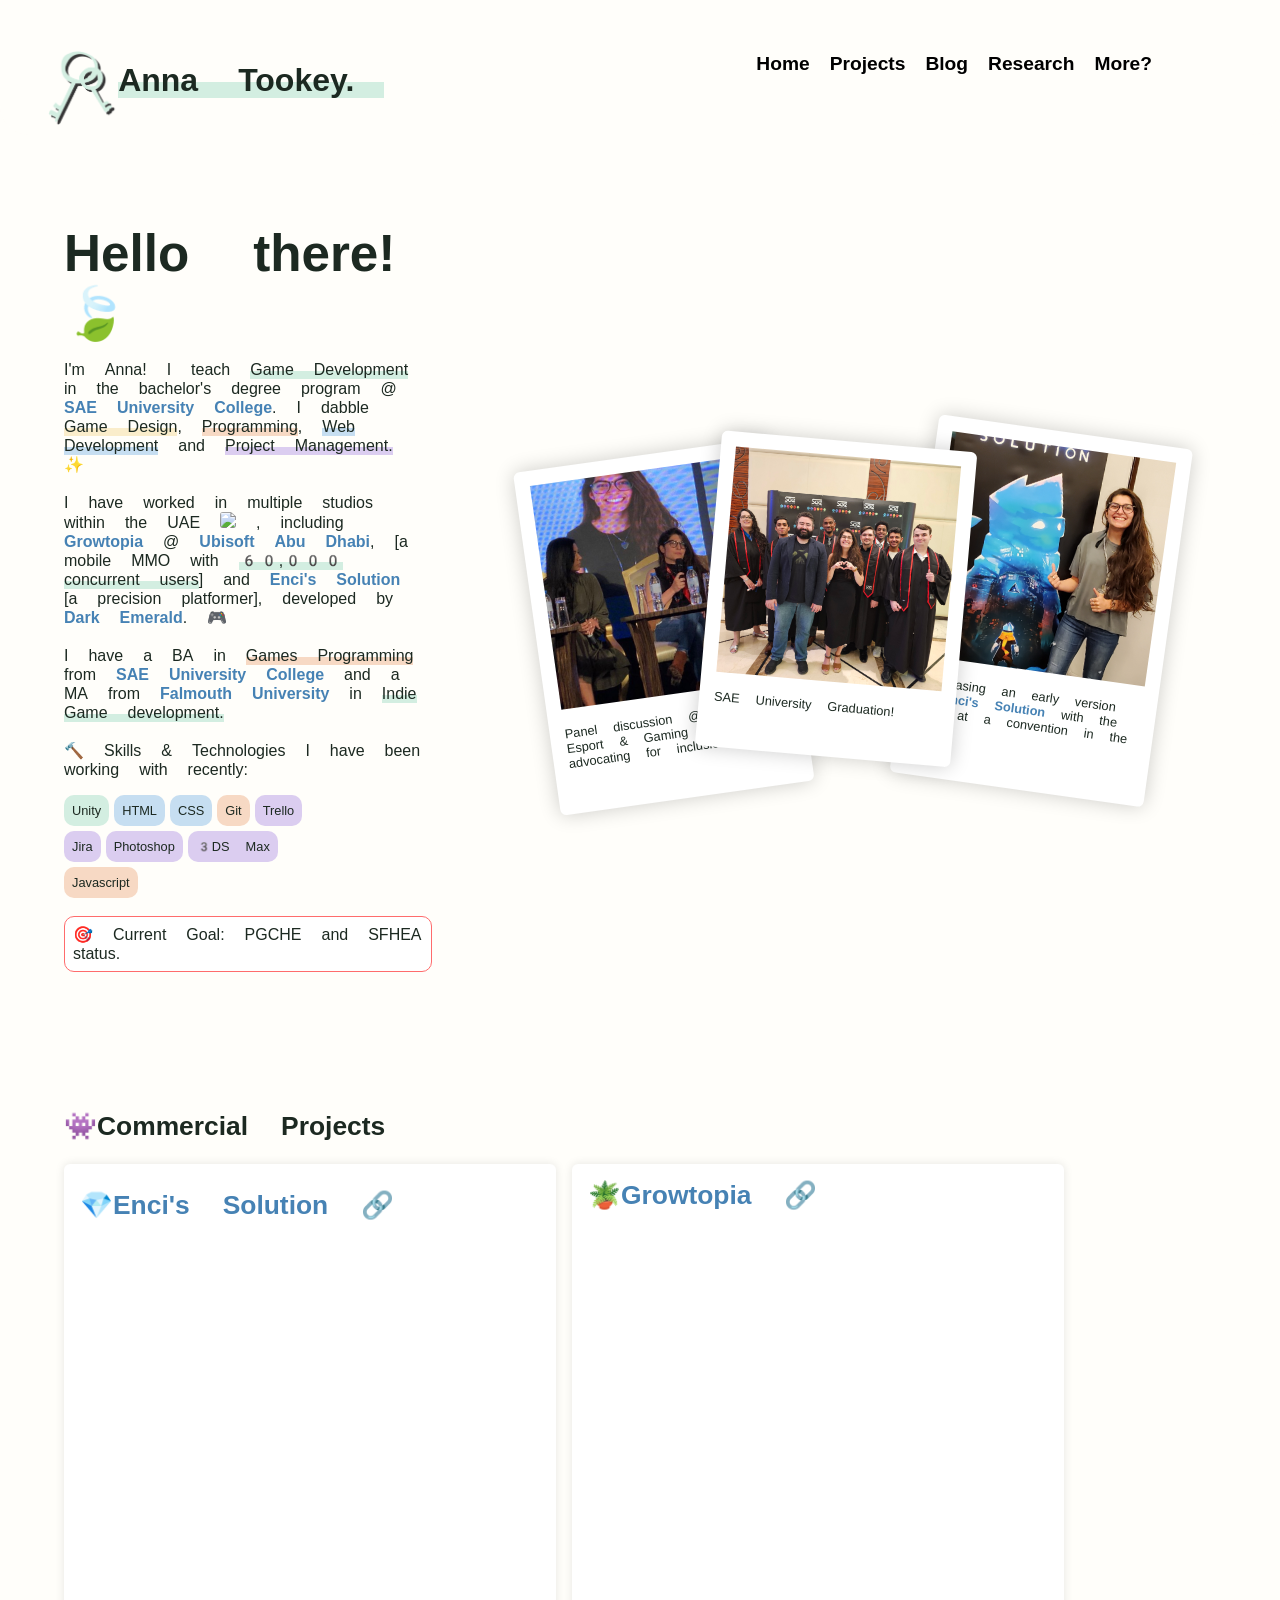
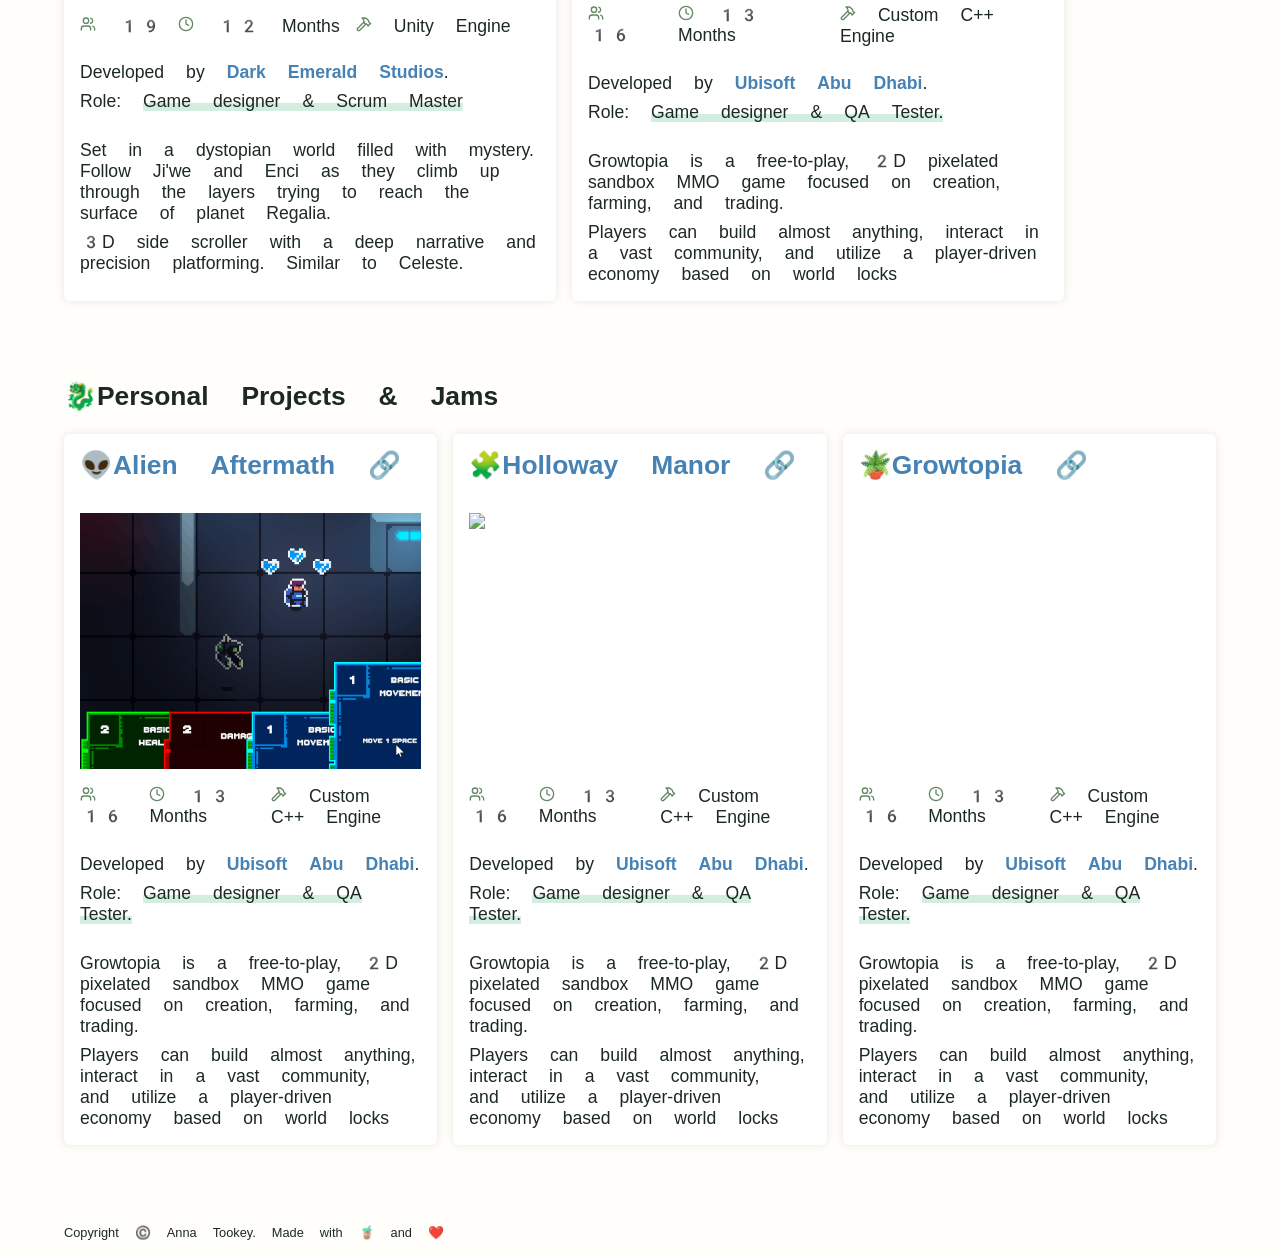
==== index.html @ ca176ca2 "- More games - Added some more games and fixed the boxes. Made everything a little cleaner" ====
<!DOCTYPE html>
<html>

<head>
	<meta charset="UTF-8">
	<link rel="stylesheet" href="style.css">
	<link rel="preconnect" href="https://fonts.googleapis.com">
	<link rel="preconnect" href="https://fonts.gstatic.com" crossorigin>
	<link
		href="https://fonts.googleapis.com/css2?family=Google+Sans:ital,opsz,wght@0,17..18,400..700;1,17..18,400..700&display=swap"
		rel="stylesheet">
	<link href="https://fonts.googleapis.com/css2?family=SN+Pro:ital,wght@0,200..900;1,200..900&display=swap"
		rel="stylesheet">
	<meta name="viewport" content="width=device-width, initial-scale=1.0">
	<title>Anna Tookey | ✨</title>

</head>

<body>
	<header>
		<div class="navigation-container">
			<img class="logo" src="images/logoColor.png">
			<div class="title">
				<h1>Anna Tookey.</h1>
				</script>
			</div>

			<div class="navigation-bar">
				<nav>
					<ul class="navigation-bar-links">
						<a href="#">
							<li>Home</li>
						</a>
						<a href="#projects">
							<li>Projects</li>
						</a>
						<a href="#">
							<li>Blog</li>
						</a>
						<a href="#">
							<li>Research</li>
						</a>
						<a href="#">
							<li>More?</li>
						</a>
						<!--<li><button onclick="myFunction()">Toggle dark mode</button>
							<script>
								function myFunction() {
									var element = document.body;
									element.classList.toggle("dark-mode");
								}</script>
						</li><-->

					</ul>
				</nav>
			</div>
		</div>

	</header>


	<section id="about">
		<div class="about-me-section">
			<div class="about-me">
				<h1>Hello there! 🍃</h1>
				<p>I'm Anna! I teach <span>Game Development</span> in the bachelor's degree program @ <a
						href="https://dubai.sae.edu/" target="_blank">SAE University
						College</a>.
					I dabble <span style="background: linear-gradient(to top, #faedcb 40%, transparent 30%);">Game
						Design</span>,
					<span style="background: linear-gradient(to top, #f7d9c4 40%, transparent 30%);">Programming</span>,
					<span style="background: linear-gradient(to top, #c6def1 40%, transparent 30%);">Web
						Development</span>
					and
					<span style="background: linear-gradient(to top, #dbcdf0 40%, transparent 30%);">Project
						Management.</span> ✨

					<br><br>
					I have worked in multiple studios within the UAE <img class="flags"
						src="https://flagcdn.com/ae.svg"> ,
					including <a href="https://www.growtopiagame.com/" target="_blank">Growtopia</a> @
					<a href="https://www.ubisoft.com/en-us/company/careers/locations/abu-dhabi " target="_blank">Ubisoft
						Abu Dhabi</a>, [a
					mobile MMO with
					<span>60,000 concurrent users</span>] and <a
						href="https://store.steampowered.com/app/2602500/Encis_Solution/" target="_blank">Enci's
						Solution</a> [a precision
					platformer],
					developed by <a href="https://www.darkemerald.ae/" target="_blank">Dark Emerald</a>. 🎮

					<br><br>
					I have a BA in <span
						style="background: linear-gradient(to top, #f7d9c4 40%, transparent 30%);">Games
						Programming</span> from <a href="https://dubai.sae.edu/" target="_blank">SAE University
						College</a>
					and
					a MA from <a href="https://www.falmouth.ac.uk/" target="_blank">Falmouth University</a> in
					<span>Indie
						Game development.</span>

					<br><br>
					🔨 Skills & Technologies I have been working with recently:
				</p>
				<ul class="technologies-tag">
					<li style="background-color: #D3EEE1;">Unity</li>
					<li style="background-color: #c6def1">HTML</li>
					<li style="background-color: #c6def1">CSS</li>
					<li style="background-color: #f7d9c4">Git</li>
					<li>Trello</li>
					<li>Jira</li>
					<li>Photoshop</li>
					<li>3DS Max</li>
					<li style="background-color: #f7d9c4">Javascript</li>
				</ul>
				<p class="current-goal">🎯 Current Goal: PGCHE and SFHEA status.</p>
			</div>

			<div class="images-container">
				<div class="img1-container"><img src="images/talkZoom.jpg" class="img1">
					<p>Panel discussion @ MENA Esport & Gaming summit, advocating for inclusion.</p>
				</div>
				<div class="img2-container"><img src="images/SAEGraduation.jpg" class="img2">
					<p>SAE University Graduation!</p>
				</div>
				<div class="img3-container"><img src="images/EnciSolution.jpg" class="img3">
					<p>Showcasing an early version of <a
							href="https://store.steampowered.com/app/2602500/Encis_Solution/">Enci's
							Solution</a> with
						the team at a convention in the UAE. </p>
				</div>
			</div>
		</div>
	</section>

	<br>

	<section id="projects">
		<h1>👾Commercial Projects</h1>
		<div class="commerical-projects-container">
			<!--Enci's Solution------------------------------------------------------------------------------>
			<div class="project">
				<h2>💎<a href="https://www.darkemerald.ae/encissolution">Enci's Solution</a> 🔗</h2>
				<iframe src="https://www.youtube.com/embed/sNHuSvFeu5E?si=BpoT5JfdwNRJOOjt" title="YouTube video player"
					frameborder="0"
					allow="accelerometer; autoplay; clipboard-write; encrypted-media; gyroscope; picture-in-picture; web-share"
					referrerpolicy="strict-origin-when-cross-origin" allowfullscreen></iframe>
				<ul>
					<li><svg xmlns="http://www.w3.org/2000/svg" width="16" height="16" viewBox="0 0 24 24" fill="none"
							stroke="#638863" stroke-width="2" stroke-linecap="round" stroke-linejoin="round"
							class="lucide lucide-users-icon lucide-users">
							<path d="M16 21v-2a4 4 0 0 0-4-4H6a4 4 0 0 0-4 4v2" />
							<path d="M16 3.128a4 4 0 0 1 0 7.744" />
							<path d="M22 21v-2a4 4 0 0 0-3-3.87" />
							<circle cx="9" cy="7" r="4" />
						</svg> 19</li>
					<li><svg xmlns="http://www.w3.org/2000/svg" width="16" height="16" viewBox="0 0 24 24" fill="none"
							stroke="#638863" stroke-width="2" stroke-linecap="round" stroke-linejoin="round"
							class="lucide lucide-clock-icon lucide-clock">
							<circle cx="12" cy="12" r="10" />
							<path d="M12 6v6l4 2" />
						</svg> 12 Months</li>
					<li><svg xmlns="http://www.w3.org/2000/svg" width="16" height="16" viewBox="0 0 24 24" fill="none"
							stroke="#638863" stroke-width="2" stroke-linecap="round" stroke-linejoin="round"
							class="lucide lucide-hammer-icon lucide-hammer">
							<path d="m15 12-9.373 9.373a1 1 0 0 1-3.001-3L12 9" />
							<path d="m18 15 4-4" />
							<path
								d="m21.5 11.5-1.914-1.914A2 2 0 0 1 19 8.172v-.344a2 2 0 0 0-.586-1.414l-1.657-1.657A6 6 0 0 0 12.516 3H9l1.243 1.243A6 6 0 0 1 12 8.485V10l2 2h1.172a2 2 0 0 1 1.414.586L18.5 14.5" />
						</svg> Unity Engine</li>
				</ul>

				<p>Developed by <a href="https://www.darkemerald.ae/" target="_blank">Dark Emerald Studios</a>.</p>
				<p>Role: <span>Game designer & Scrum Master</span></p>
				<br>
				<p>Set in a dystopian world filled with mystery. Follow Ji'we and Enci as they climb up through the
					layers trying to reach the surface of planet Regalia.
				</p>
				<p>3D side scroller with a deep narrative and precision platforming. Similar to Celeste.</p>
			</div>

			<!--Growtopia------------------------------------------------------------------------------>
			<div class="project">
				<h2>🪴<a href="https://www.growtopiagame.com/">Growtopia</a> 🔗</h2>
				<iframe src="https://www.youtube.com/embed/3Iw_tPC5vo0?si=egb4Cp78vJxK0er4" title="YouTube video player"
					frameborder="0"
					allow="accelerometer; autoplay; clipboard-write; encrypted-media; gyroscope; picture-in-picture; web-share"
					referrerpolicy="strict-origin-when-cross-origin" allowfullscreen></iframe>
				<ul>
					<li><svg xmlns="http://www.w3.org/2000/svg" width="16" height="16" viewBox="0 0 24 24" fill="none"
							stroke="#638863" stroke-width="2" stroke-linecap="round" stroke-linejoin="round"
							class="lucide lucide-users-icon lucide-users">
							<path d="M16 21v-2a4 4 0 0 0-4-4H6a4 4 0 0 0-4 4v2" />
							<path d="M16 3.128a4 4 0 0 1 0 7.744" />
							<path d="M22 21v-2a4 4 0 0 0-3-3.87" />
							<circle cx="9" cy="7" r="4" />
						</svg> 16</li>
					<li><svg xmlns="http://www.w3.org/2000/svg" width="16" height="16" viewBox="0 0 24 24" fill="none"
							stroke="#638863" stroke-width="2" stroke-linecap="round" stroke-linejoin="round"
							class="lucide lucide-clock-icon lucide-clock">
							<circle cx="12" cy="12" r="10" />
							<path d="M12 6v6l4 2" />
						</svg> 13 Months</li>
					<li><svg xmlns="http://www.w3.org/2000/svg" width="16" height="16" viewBox="0 0 24 24" fill="none"
							stroke="#638863" stroke-width="2" stroke-linecap="round" stroke-linejoin="round"
							class="lucide lucide-hammer-icon lucide-hammer">
							<path d="m15 12-9.373 9.373a1 1 0 0 1-3.001-3L12 9" />
							<path d="m18 15 4-4" />
							<path
								d="m21.5 11.5-1.914-1.914A2 2 0 0 1 19 8.172v-.344a2 2 0 0 0-.586-1.414l-1.657-1.657A6 6 0 0 0 12.516 3H9l1.243 1.243A6 6 0 0 1 12 8.485V10l2 2h1.172a2 2 0 0 1 1.414.586L18.5 14.5" />
						</svg> Custom C++ Engine</li>
				</ul>

				<p>Developed by <a href="https://www.ubisoft.com/en-us/company/careers/locations/abu-dhabi "
						target="_blank">Ubisoft
						Abu Dhabi</a>.</p>
				<p>Role: <span>Game designer & QA Tester.</span></p>
				<br>
				<p>Growtopia is a free-to-play, 2D pixelated sandbox MMO game focused on creation, farming, and trading.
				</p>
				<p>Players can build almost anything, interact in a vast community, and utilize a player-driven economy
					based on world locks</p>
			</div>
		</div>


		<h1>🐉Personal Projects & Jams</h1>
		<div class="personal-projects">
			<!--Alien Aftermath------------------------------------------------------------------------------>
			<div class="project">
				<h2>👽<a href="https://tookey.itch.io/alien-aftermath">Alien Aftermath</a> 🔗</h2>
				<img src="images/alien.gif">
				<ul>
					<li><svg xmlns="http://www.w3.org/2000/svg" width="16" height="16" viewBox="0 0 24 24" fill="none"
							stroke="#638863" stroke-width="2" stroke-linecap="round" stroke-linejoin="round"
							class="lucide lucide-users-icon lucide-users">
							<path d="M16 21v-2a4 4 0 0 0-4-4H6a4 4 0 0 0-4 4v2" />
							<path d="M16 3.128a4 4 0 0 1 0 7.744" />
							<path d="M22 21v-2a4 4 0 0 0-3-3.87" />
							<circle cx="9" cy="7" r="4" />
						</svg> 16</li>
					<li><svg xmlns="http://www.w3.org/2000/svg" width="16" height="16" viewBox="0 0 24 24" fill="none"
							stroke="#638863" stroke-width="2" stroke-linecap="round" stroke-linejoin="round"
							class="lucide lucide-clock-icon lucide-clock">
							<circle cx="12" cy="12" r="10" />
							<path d="M12 6v6l4 2" />
						</svg> 13 Months</li>
					<li><svg xmlns="http://www.w3.org/2000/svg" width="16" height="16" viewBox="0 0 24 24" fill="none"
							stroke="#638863" stroke-width="2" stroke-linecap="round" stroke-linejoin="round"
							class="lucide lucide-hammer-icon lucide-hammer">
							<path d="m15 12-9.373 9.373a1 1 0 0 1-3.001-3L12 9" />
							<path d="m18 15 4-4" />
							<path
								d="m21.5 11.5-1.914-1.914A2 2 0 0 1 19 8.172v-.344a2 2 0 0 0-.586-1.414l-1.657-1.657A6 6 0 0 0 12.516 3H9l1.243 1.243A6 6 0 0 1 12 8.485V10l2 2h1.172a2 2 0 0 1 1.414.586L18.5 14.5" />
						</svg> Custom C++ Engine</li>
				</ul>

				<p>Developed by <a href="https://www.ubisoft.com/en-us/company/careers/locations/abu-dhabi "
						target="_blank">Ubisoft
						Abu Dhabi</a>.</p>
				<p>Role: <span>Game designer & QA Tester.</span></p>
				<br>
				<p>Growtopia is a free-to-play, 2D pixelated sandbox MMO game focused on creation, farming, and trading.
				</p>
				<p>Players can build almost anything, interact in a vast community, and utilize a player-driven economy
					based on world locks</p>
			</div>

			<!--Halloway------------------------------------------------------------------------------>
			<div class="project">
				<h2>🧩<a href="#">Holloway Manor</a> 🔗</h2>
				<img src="images/halloway.gif">
				<ul>
					<li><svg xmlns="http://www.w3.org/2000/svg" width="16" height="16" viewBox="0 0 24 24" fill="none"
							stroke="#638863" stroke-width="2" stroke-linecap="round" stroke-linejoin="round"
							class="lucide lucide-users-icon lucide-users">
							<path d="M16 21v-2a4 4 0 0 0-4-4H6a4 4 0 0 0-4 4v2" />
							<path d="M16 3.128a4 4 0 0 1 0 7.744" />
							<path d="M22 21v-2a4 4 0 0 0-3-3.87" />
							<circle cx="9" cy="7" r="4" />
						</svg> 16</li>
					<li><svg xmlns="http://www.w3.org/2000/svg" width="16" height="16" viewBox="0 0 24 24" fill="none"
							stroke="#638863" stroke-width="2" stroke-linecap="round" stroke-linejoin="round"
							class="lucide lucide-clock-icon lucide-clock">
							<circle cx="12" cy="12" r="10" />
							<path d="M12 6v6l4 2" />
						</svg> 13 Months</li>
					<li><svg xmlns="http://www.w3.org/2000/svg" width="16" height="16" viewBox="0 0 24 24" fill="none"
							stroke="#638863" stroke-width="2" stroke-linecap="round" stroke-linejoin="round"
							class="lucide lucide-hammer-icon lucide-hammer">
							<path d="m15 12-9.373 9.373a1 1 0 0 1-3.001-3L12 9" />
							<path d="m18 15 4-4" />
							<path
								d="m21.5 11.5-1.914-1.914A2 2 0 0 1 19 8.172v-.344a2 2 0 0 0-.586-1.414l-1.657-1.657A6 6 0 0 0 12.516 3H9l1.243 1.243A6 6 0 0 1 12 8.485V10l2 2h1.172a2 2 0 0 1 1.414.586L18.5 14.5" />
						</svg> Custom C++ Engine</li>
				</ul>

				<p>Developed by <a href="https://www.ubisoft.com/en-us/company/careers/locations/abu-dhabi "
						target="_blank">Ubisoft
						Abu Dhabi</a>.</p>
				<p>Role: <span>Game designer & QA Tester.</span></p>
				<br>
				<p>Growtopia is a free-to-play, 2D pixelated sandbox MMO game focused on creation, farming, and trading.
				</p>
				<p>Players can build almost anything, interact in a vast community, and utilize a player-driven economy
					based on world locks</p>
			</div>

			<!--Halloway------------------------------------------------------------------------------>

			<div class="project">
				<h2>🪴<a href="https://www.growtopiagame.com/">Growtopia</a> 🔗</h2>
				<iframe src="https://www.youtube.com/embed/3Iw_tPC5vo0?si=egb4Cp78vJxK0er4" title="YouTube video player"
					frameborder="0"
					allow="accelerometer; autoplay; clipboard-write; encrypted-media; gyroscope; picture-in-picture; web-share"
					referrerpolicy="strict-origin-when-cross-origin" allowfullscreen></iframe>
				<ul>
					<li><svg xmlns="http://www.w3.org/2000/svg" width="16" height="16" viewBox="0 0 24 24" fill="none"
							stroke="#638863" stroke-width="2" stroke-linecap="round" stroke-linejoin="round"
							class="lucide lucide-users-icon lucide-users">
							<path d="M16 21v-2a4 4 0 0 0-4-4H6a4 4 0 0 0-4 4v2" />
							<path d="M16 3.128a4 4 0 0 1 0 7.744" />
							<path d="M22 21v-2a4 4 0 0 0-3-3.87" />
							<circle cx="9" cy="7" r="4" />
						</svg> 16</li>
					<li><svg xmlns="http://www.w3.org/2000/svg" width="16" height="16" viewBox="0 0 24 24" fill="none"
							stroke="#638863" stroke-width="2" stroke-linecap="round" stroke-linejoin="round"
							class="lucide lucide-clock-icon lucide-clock">
							<circle cx="12" cy="12" r="10" />
							<path d="M12 6v6l4 2" />
						</svg> 13 Months</li>
					<li><svg xmlns="http://www.w3.org/2000/svg" width="16" height="16" viewBox="0 0 24 24" fill="none"
							stroke="#638863" stroke-width="2" stroke-linecap="round" stroke-linejoin="round"
							class="lucide lucide-hammer-icon lucide-hammer">
							<path d="m15 12-9.373 9.373a1 1 0 0 1-3.001-3L12 9" />
							<path d="m18 15 4-4" />
							<path
								d="m21.5 11.5-1.914-1.914A2 2 0 0 1 19 8.172v-.344a2 2 0 0 0-.586-1.414l-1.657-1.657A6 6 0 0 0 12.516 3H9l1.243 1.243A6 6 0 0 1 12 8.485V10l2 2h1.172a2 2 0 0 1 1.414.586L18.5 14.5" />
						</svg> Custom C++ Engine</li>
				</ul>

				<p>Developed by <a href="https://www.ubisoft.com/en-us/company/careers/locations/abu-dhabi "
						target="_blank">Ubisoft
						Abu Dhabi</a>.</p>
				<p>Role: <span>Game designer & QA Tester.</span></p>
				<br>
				<p>Growtopia is a free-to-play, 2D pixelated sandbox MMO game focused on creation, farming, and trading.
				</p>
				<p>Players can build almost anything, interact in a vast community, and utilize a player-driven economy
					based on world locks</p>
			</div>


		</div>


	</section>

	<footer>Copyright © Anna Tookey. Made with 🧋 and ❤️</footer>
</body>

</html>
---- style.css ----
body {
    font-family: "SN Pro", "Apple Color Emoji",
        "Segoe UI Emoji",
        "Noto Color Emoji", sans-serif;
    background-color: #fffefa;
    /*fefcef   fcfcf8 */
    margin: 0;
    font-size: 1.1rem;
    color: #1c2921;
    /*#313131*/
    overflow-x: hidden;
}

a:link {
    text-decoration: none;
    font-weight: bold;
    color: #4682B4;
}

a:hover {
    cursor: pointer;
}

a:visited {
    color: #4682B4;
}

p span {
    background: linear-gradient(to top, #D3EEE1 40%, transparent 30%);
}


/*------------------------- Title -----------------------*/

.title h1 {
    font-size: 2rem;
    position: relative;
    padding-right: 30px;
    margin: 0;
}

/* Css does not like transitions between gradients. 
Instead a "pseudo" element can be used.*/
.title h1::before {
    content: "";
    position: absolute;
    bottom: 1px;
    width: 100%;
    height: 40%;

    background-color: #D3EEE1;
    z-index: -1;
    /*Stop forgetting this, needs to be hidden @ start!*/
    transform: scaleX(0);
    transform-origin: left;
    animation: highlight 1s ease 1s forwards;
    transition: transform 0.3s ease;
}

/*Simple highlight animation for the title*/
@keyframes highlight {
    from {
        transform: scaleX(0);
    }

    to {
        transform: scaleX(1);
    }
}

.title {
    display: flex;
    flex-direction: column;
    padding-top: 2rem;
}

.title p {
    font-size: 1rem;
    font-style: italic;
    padding-left: 1rem;
}

/*------------------------- Navigation -----------------------*/

.navigation-container {
    height: 15%;
    display: flex;
    align-items: center;
    padding-right: 8rem;
    padding-left: 3rem;
    padding-bottom: 0.5rem;
    box-sizing: border-box;

    left: 0;
    /* anchor it to the left */
    width: 100%;
    /* make it span full width */

    position: fixed;

    top: 0;
    background-color: #fffefacc;
    border-bottom-left-radius: 30px;
    border-bottom-right-radius: 30px;
    margin-bottom: 2%;
    z-index: 8;
    backdrop-filter: blur(3px);
}

.navigation-bar {
    display: flex;
    flex-wrap: wrap;
    font-size: 1.2rem;
    margin-left: auto;
}

.navigation-bar-links {
    list-style: none;
    display: flex;
    flex-wrap: wrap;
    gap: 20px;
    padding-right: 0;
    padding-left: 0;
}

.navigation-bar-links a {
    text-decoration: none;
    color: black;
    position: relative;
    z-index: 2;
}

.navigation-bar-links a::after {
    content: "";
    position: absolute;
    left: 0;
    bottom: 0.1em;
    width: 100%;
    height: 0.4em;
    background: #D3EEE1;
    z-index: -1;

    transform: scaleX(0);
    transform-origin: left;
    transition: transform 0.3s ease;
}

.navigation-bar-links a:hover::after {
    transform: scaleX(1);
}


/*-------------------- Logo ------------------*/

.logo {
    width: auto;
    height: 75px;
    padding-top: 3rem;
}



/*--------------------- Polaroid Photos----------------------*/

.images-container {
    margin-top: 5rem;
    padding-left: 1rem;
    display: flex;
    justify-content: right;
    align-items: center;
    width: clamp(250px, 60vw, 4000px);
    /* border: 8px solid green; */
}

.images-container p {
    font-size: 0.7rem;
    font-size: clamp(0.5rem, 1vw, 1.5rem);
    /* border: 4px solid yellow; */
    max-width: 100%;
}

.images-container img {
    width: 100%;
    aspect-ratio: 1 / 1;
    object-fit: cover;
    margin: 0;
    transition: transform 1s;
}

.img1-container,
.img2-container,
.img3-container {
    background: white;
    padding: 15px 15px 30px;
    box-shadow: 0 0px 20px rgba(0, 0, 0, 0.2);
    border-radius: 6px;
    width: clamp(150px, 25vw, 500px);
}

.img1-container {
    transform: rotate(-8deg) translateY(-2%) translateX(35%);
    transition: transform 0.5s ease;
    z-index: 0;
}

.img1-container:hover {
    transition: transform 1s;
    transform: translateY(20px);
}

.img2-container {
    transform: rotate(5deg) translateY(-15%);
    z-index: 4;
    transition: transform 0.5s;
}

.img2-container:hover {
    transition: transform 1s;
    transform: translateY(-90px) scale(110%);
}

.img3-container {
    transform: rotate(8deg) translateY(-8%) translateX(-20%);
    z-index: 0;
    transition: transform 1s;
}

.img3-container:hover {
    transition: transform 1s;
    transform: translateY(-70px) translateX(2%);
}

/*--------------------- Hero Container ----------------------*/

.about-me-section {
    display: flex;
    justify-content: space-between;
    margin-left: 5%;
    margin-right: 5%;
    margin-bottom: 0%;
    margin-top: 14rem;
    /* border: 8px solid black; */
}
/*---------------- About me ---------------------*/

.about-me {
    display: flex;
    flex-direction: column;
    flex: 1 1 500px;
    max-width: 1000px;
}

.about-me h1 {
    font-size: clamp(2rem, 4vw, 4rem);
    margin-top: 0;
    margin-bottom: 0;
    color: #1c2921;
}

.about-me p {
    font-size: clamp(1rem, 1vw, 1.5rem);
}

.flags {
    width: 2rem;
    border-radius: 3px;
}

/*---------Technology--------------*/

.technologies-tag {
    margin-top: 0px;
    margin-bottom: 0%;
    padding-left: 0;
    display: flex;
    flex-direction: row;
    gap: 5px;
    flex-wrap: wrap;
    max-width: 70%;
}

.technologies-tag li {
    list-style: none;
    background-color: #dbcdf0;
    border-radius: 10px;
    /*IT GOES LIKE A CLOCK!!!!!*/
    /* padding: 0.5rem 0.5rem 0.5rem 0.5rem; */
    padding: clamp(0.5rem, 0.5vw, 3rem);
    transition: padding-right 0.5s, padding-left 0.5s;
    font-size: clamp(.5rem, 1vw, 1.2rem);
    margin-bottom: 0%;
}

.technologies-tag li:hover {
    padding-right: clamp(1rem, 1vw, 3rem);
    padding-left: clamp(1rem, 1vw, 3rem);

    /* padding-left: 2rem; */
}

.current-goal {
    margin-top: 5%;
    border-style: solid;
    border-color: rgb(255, 108, 108);
    border-width: 1px;
    padding: 0.5rem;
    background-color: white;
    /* max-width: 700px; */
    max-width: fit-content;
    border-radius: 10px;
    transition: background-color 0.5s, color 0.5s;
}

.current-goal:hover {
    background-color: rgb(255, 108, 108);
    color: white;
}

/*--------------------- Projects ----------------------*/

#projects {
    margin-top: 8%;
    margin-left: 5%;
    margin-right: 5%;
    scroll-margin-top: 150px;
}

#projects h2 {
    margin-top: 0;
    margin-bottom: 2rem;
}

/* #projects div p {
    font-size: clamp(0.6rem, 1vw, 3rem);
    margin-top: 0;
    margin-bottom: 0.1rem;
} 

iframe{
    width: 100%;
    height: 100%;
}

.projects-container {
    display: grid;
    /* grid-template-columns: repeat(auto-fit,
            minmax(min(100%, 20px), 1fr)); 
    gap: 2rem;
    border: 8px solid black;
}

.projects-container div {
    background-color: white;
    border-radius: 0.8rem;
    padding: 1rem 1rem 1rem 1rem;
    box-shadow: 0 0px 10px rgba(0, 0, 0, 0.1);
    border-radius: 6px;
    margin-bottom: 2rem;
    padding-bottom: 25%;
    border: 8px solid red;
}

.projects-container div img {
    width: 100%;
}

.projects-container div:hover {
    transform: translateY(-10px);
    cursor: pointer;
    background-color: #f2f8f5;
}
*/

.commerical-projects-container{
    /* border: 8px solid black; */
    display: grid;
    grid-template-columns:repeat(2, 1fr);
    max-width: 1000px;
    gap: 1rem;
    margin-bottom: 5rem;
}

.personal-projects{
     display: grid;
     grid-column: 3;
    grid-template-columns:repeat(3, 1fr);
    gap: 1rem;
    margin-bottom: 5rem;
}

.project{  
   display: flex;
   justify-content: center;
   flex-direction: column;

   background-color: white;
   border-radius: 0.8rem;
   padding: 1rem 1rem 1rem 1rem;
   box-shadow: 0 0px 10px rgba(0, 0, 0, 0.1);
   border-radius: 6px;

    transition: transform 0.5s, background-color 0.5s ease;
}

.project:hover{
     transform: translateY(-10px);
    cursor: pointer;
    background-color: #f2f8f5;
}

.project iframe{
    aspect-ratio: 4/3;
}

.project img{
    /* max-width: 100%; */
    /* max-height: 100%; */
    object-fit: cover;
    height: 100%;
    max-width: 100%;
}

.project ul{
    display: flex;
    align-items: flex-start;
    list-style: none;
    gap: 1rem;
    padding-left: 0;    
}


.project p{
    margin-bottom: 0;
    margin-top: 0.5rem;
}

/*---------BOTTOM THINGS TO FIGURE OUT---------*/
/*cURRENTLY WORKING ON BOX?*/

footer {
    margin-top: 5%;
    margin-left: 5%;
    margin-bottom: 1%;
    font-size: 0.8rem;
}
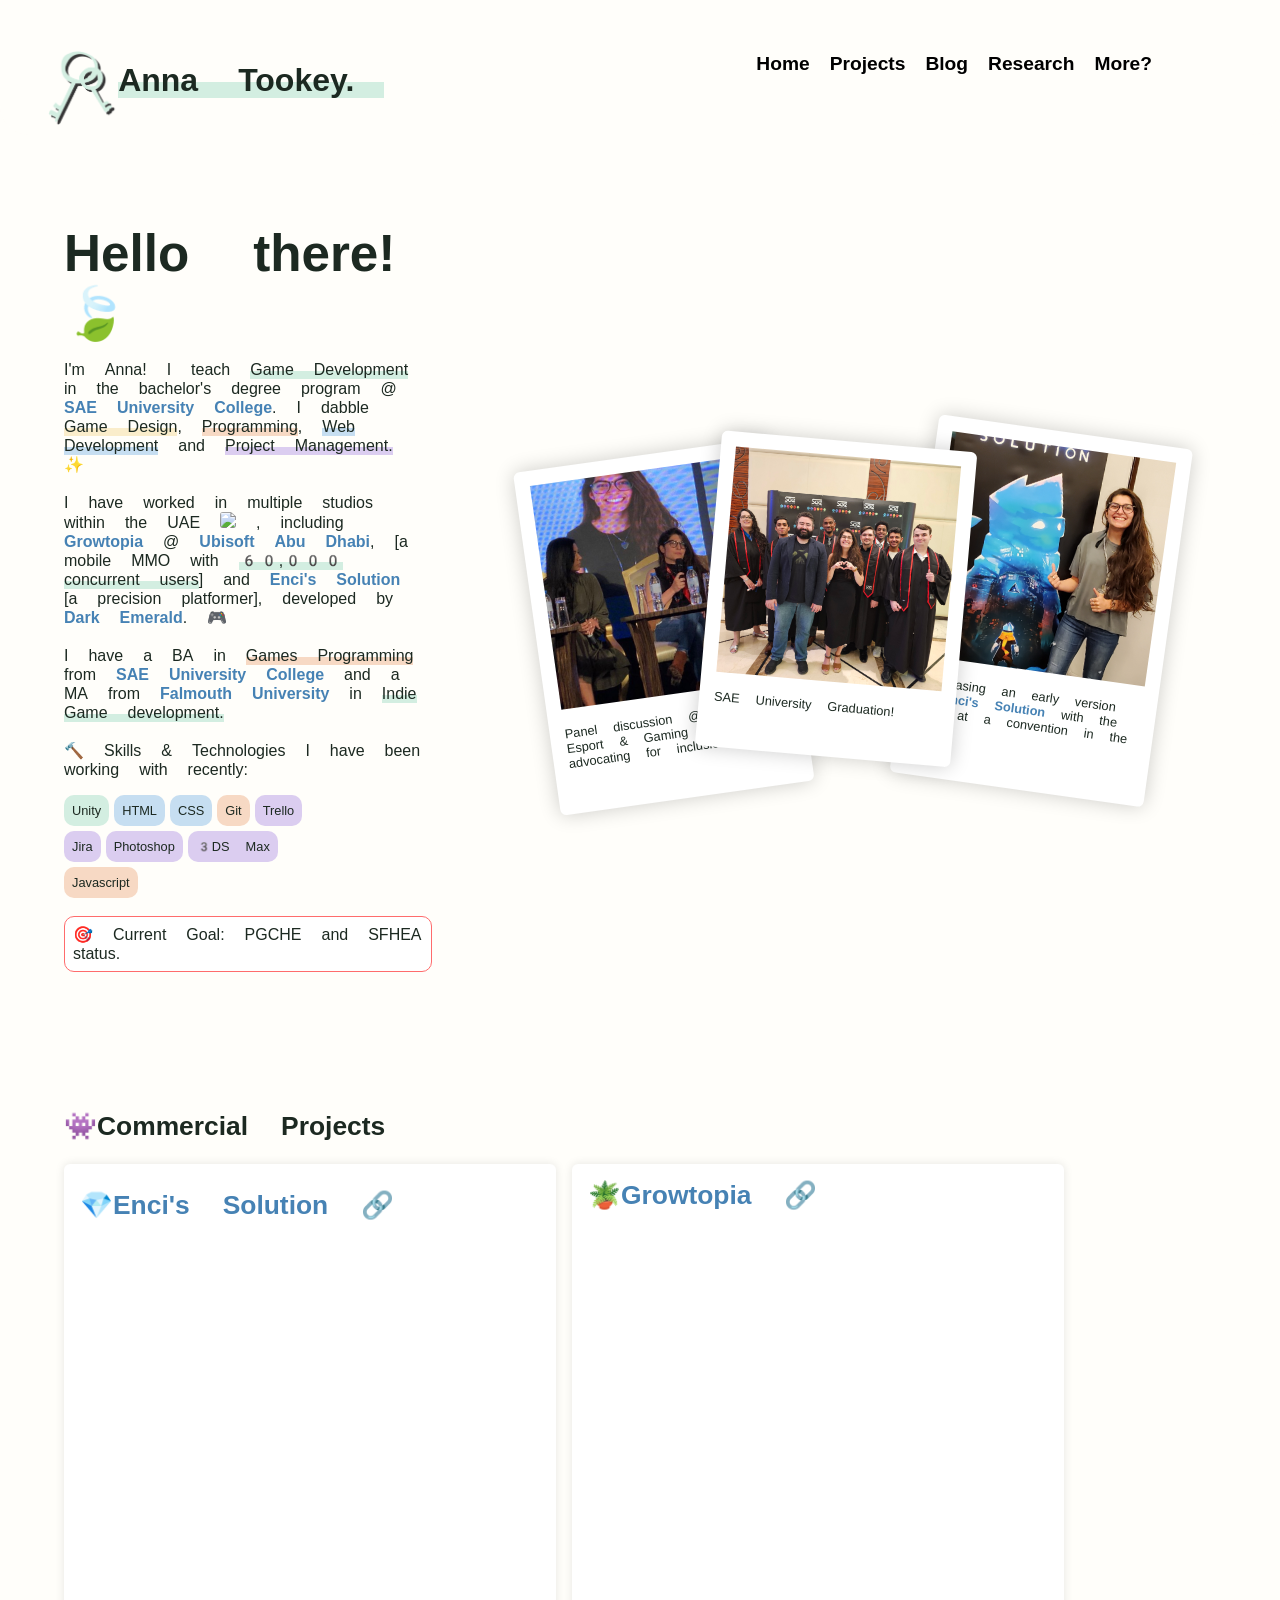
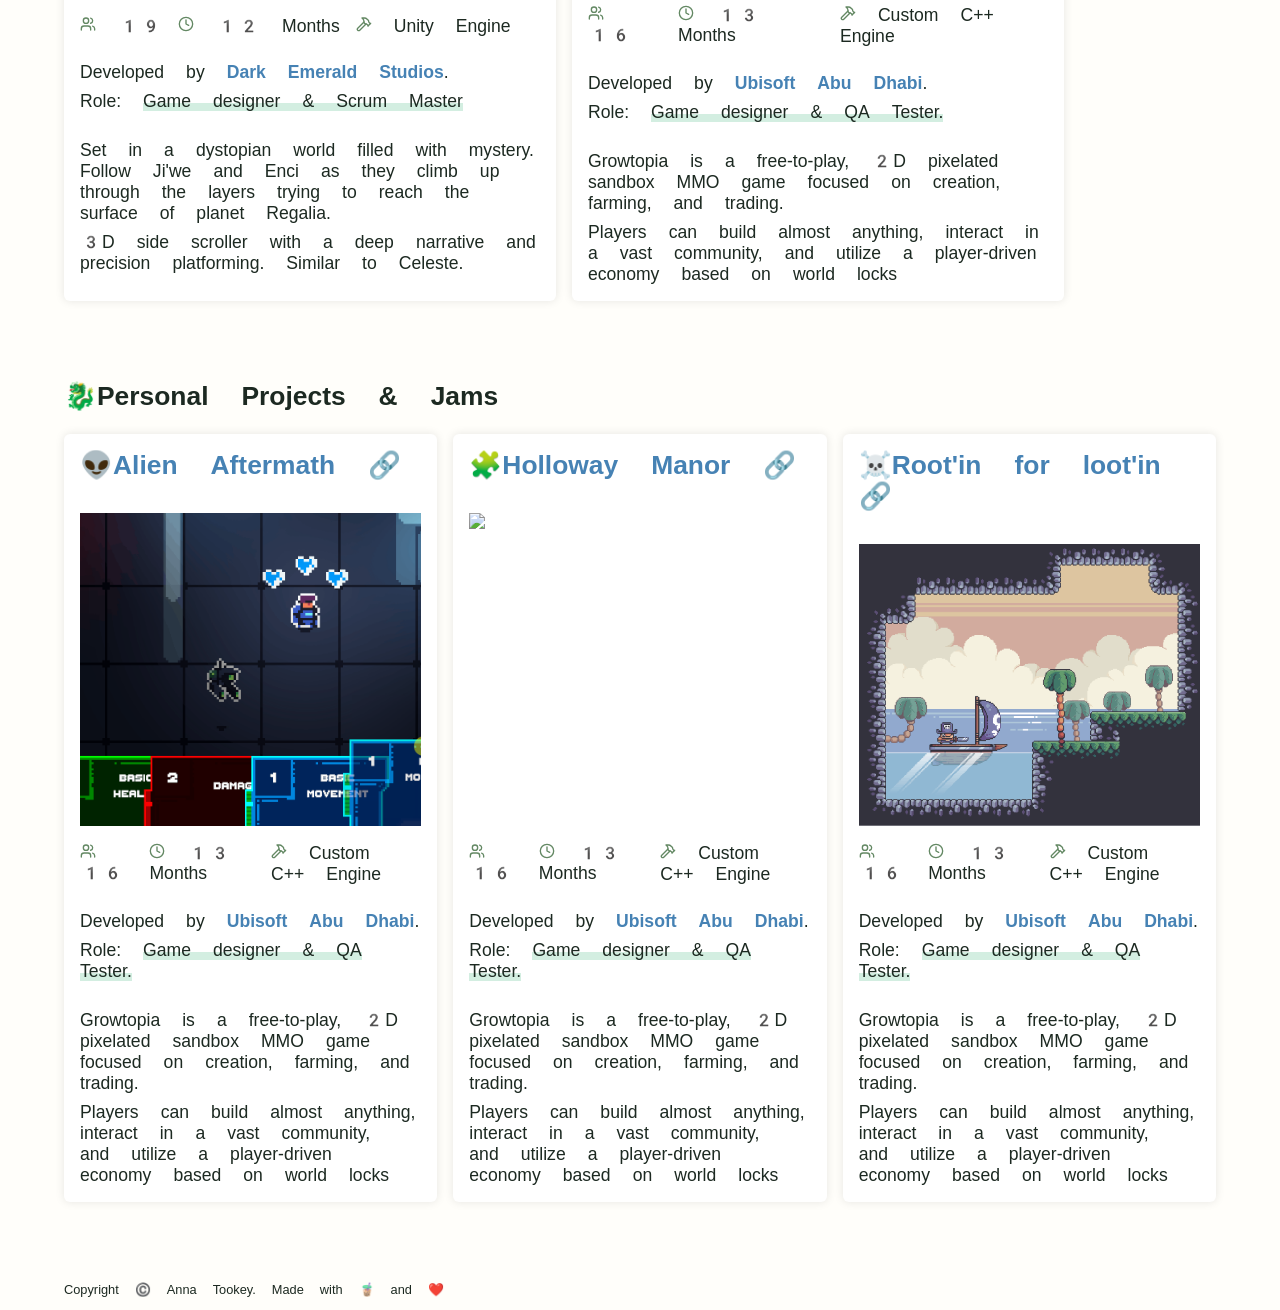
==== commit 4683ca82: "- Test deploy" ====
--- a/index.html
+++ b/index.html
@@ -305,14 +305,11 @@
 					based on world locks</p>
 			</div>
 
-			<!--Halloway------------------------------------------------------------------------------>
-
-			<div class="project">
-				<h2>🪴<a href="https://www.growtopiagame.com/">Growtopia</a> 🔗</h2>
-				<iframe src="https://www.youtube.com/embed/3Iw_tPC5vo0?si=egb4Cp78vJxK0er4" title="YouTube video player"
-					frameborder="0"
-					allow="accelerometer; autoplay; clipboard-write; encrypted-media; gyroscope; picture-in-picture; web-share"
-					referrerpolicy="strict-origin-when-cross-origin" allowfullscreen></iframe>
+			<!--Rootin for lootin------------------------------------------------------------------------------>
+
+			<div class="project">
+				<h2>☠️<a href="https://www.growtopiagame.com/">Root'in for loot'in</a> 🔗</h2>
+				<img src="images/lootin.gif">
 				<ul>
 					<li><svg xmlns="http://www.w3.org/2000/svg" width="16" height="16" viewBox="0 0 24 24" fill="none"
 							stroke="#638863" stroke-width="2" stroke-linecap="round" stroke-linejoin="round"
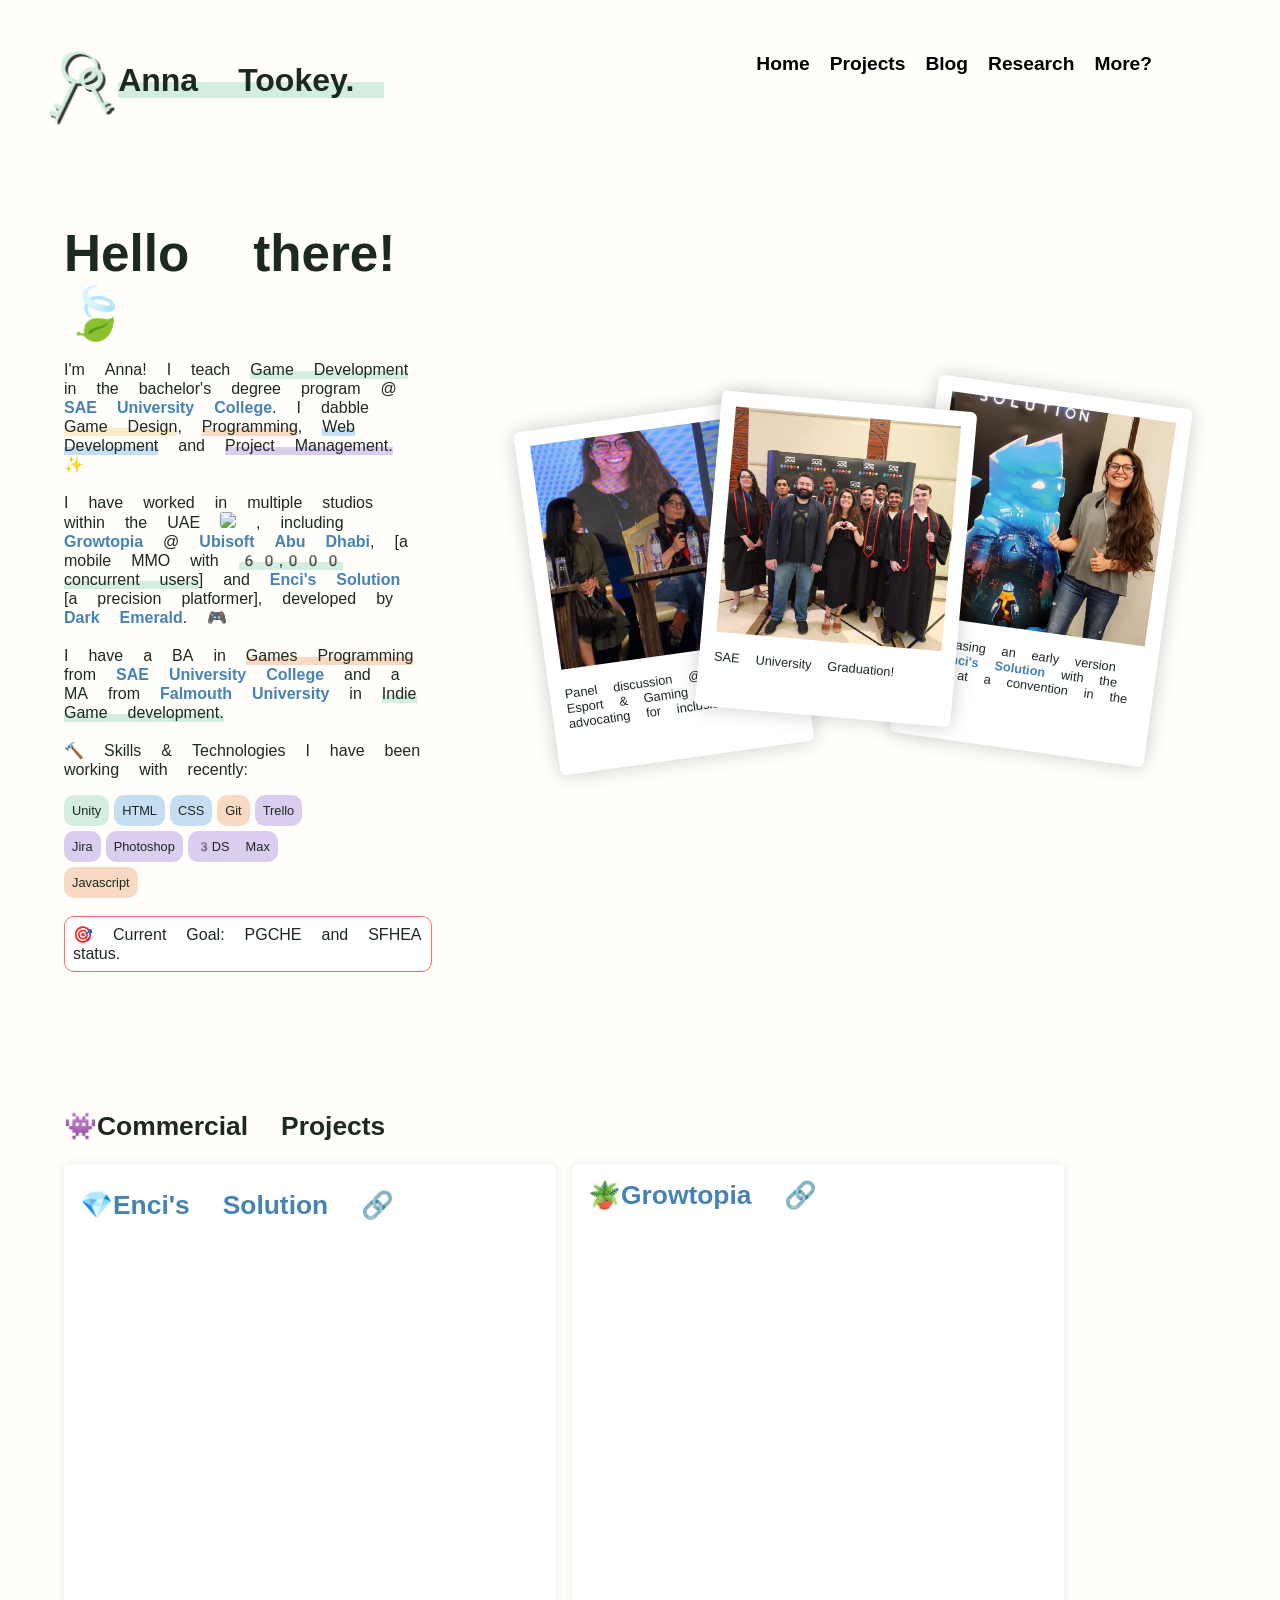
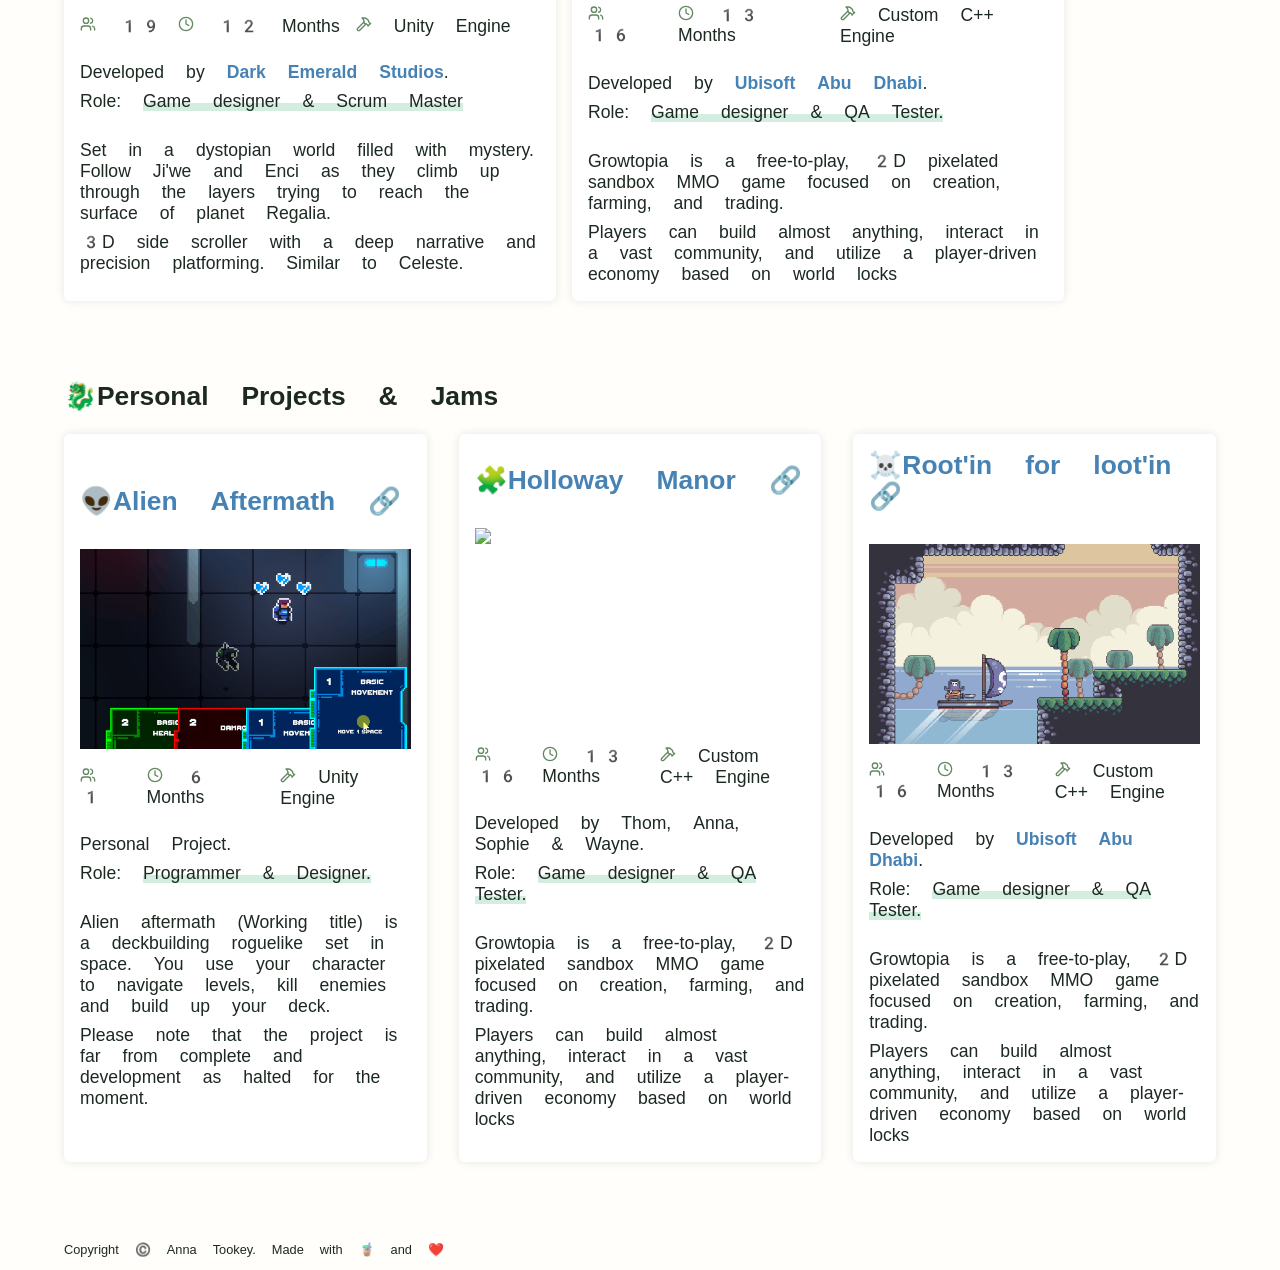
==== commit 9445eb68: "- Push" ====
--- a/index.html
+++ b/index.html
@@ -237,6 +237,82 @@
 							<path d="M16 3.128a4 4 0 0 1 0 7.744" />
 							<path d="M22 21v-2a4 4 0 0 0-3-3.87" />
 							<circle cx="9" cy="7" r="4" />
+						</svg> 1</li>
+					<li><svg xmlns="http://www.w3.org/2000/svg" width="16" height="16" viewBox="0 0 24 24" fill="none"
+							stroke="#638863" stroke-width="2" stroke-linecap="round" stroke-linejoin="round"
+							class="lucide lucide-clock-icon lucide-clock">
+							<circle cx="12" cy="12" r="10" />
+							<path d="M12 6v6l4 2" />
+						</svg> 6 Months</li>
+					<li><svg xmlns="http://www.w3.org/2000/svg" width="16" height="16" viewBox="0 0 24 24" fill="none"
+							stroke="#638863" stroke-width="2" stroke-linecap="round" stroke-linejoin="round"
+							class="lucide lucide-hammer-icon lucide-hammer">
+							<path d="m15 12-9.373 9.373a1 1 0 0 1-3.001-3L12 9" />
+							<path d="m18 15 4-4" />
+							<path
+								d="m21.5 11.5-1.914-1.914A2 2 0 0 1 19 8.172v-.344a2 2 0 0 0-.586-1.414l-1.657-1.657A6 6 0 0 0 12.516 3H9l1.243 1.243A6 6 0 0 1 12 8.485V10l2 2h1.172a2 2 0 0 1 1.414.586L18.5 14.5" />
+						</svg> Unity Engine</li>
+				</ul>
+
+				<p>Personal Project</a>.</p>
+				<p>Role: <span>Programmer & Designer.</span></p>
+				<br>
+				<p>Alien aftermath (Working title) is a deckbuilding roguelike set in space. You use your character to navigate levels, kill enemies and build up your deck. 
+				</p>
+				<p>Please note that the project is far from complete and development as halted for the moment.</p>
+			</div>
+
+			<!--Halloway------------------------------------------------------------------------------>
+			<div class="project">
+				<h2>🧩<a href="#">Holloway Manor</a> 🔗</h2>
+				<img src="images/halloway.gif">
+				<ul>
+					<li><svg xmlns="http://www.w3.org/2000/svg" width="16" height="16" viewBox="0 0 24 24" fill="none"
+							stroke="#638863" stroke-width="2" stroke-linecap="round" stroke-linejoin="round"
+							class="lucide lucide-users-icon lucide-users">
+							<path d="M16 21v-2a4 4 0 0 0-4-4H6a4 4 0 0 0-4 4v2" />
+							<path d="M16 3.128a4 4 0 0 1 0 7.744" />
+							<path d="M22 21v-2a4 4 0 0 0-3-3.87" />
+							<circle cx="9" cy="7" r="4" />
+						</svg> 16</li>
+					<li><svg xmlns="http://www.w3.org/2000/svg" width="16" height="16" viewBox="0 0 24 24" fill="none"
+							stroke="#638863" stroke-width="2" stroke-linecap="round" stroke-linejoin="round"
+							class="lucide lucide-clock-icon lucide-clock">
+							<circle cx="12" cy="12" r="10" />
+							<path d="M12 6v6l4 2" />
+						</svg> 13 Months</li>
+					<li><svg xmlns="http://www.w3.org/2000/svg" width="16" height="16" viewBox="0 0 24 24" fill="none"
+							stroke="#638863" stroke-width="2" stroke-linecap="round" stroke-linejoin="round"
+							class="lucide lucide-hammer-icon lucide-hammer">
+							<path d="m15 12-9.373 9.373a1 1 0 0 1-3.001-3L12 9" />
+							<path d="m18 15 4-4" />
+							<path
+								d="m21.5 11.5-1.914-1.914A2 2 0 0 1 19 8.172v-.344a2 2 0 0 0-.586-1.414l-1.657-1.657A6 6 0 0 0 12.516 3H9l1.243 1.243A6 6 0 0 1 12 8.485V10l2 2h1.172a2 2 0 0 1 1.414.586L18.5 14.5" />
+						</svg> Custom C++ Engine</li>
+				</ul>
+
+				<p>Developed by Thom, Anna, Sophie & Wayne</a>.</p>
+				<p>Role: <span>Game designer & QA Tester.</span></p>
+				<br>
+				<p>Growtopia is a free-to-play, 2D pixelated sandbox MMO game focused on creation, farming, and trading.
+				</p>
+				<p>Players can build almost anything, interact in a vast community, and utilize a player-driven economy
+					based on world locks</p>
+			</div>
+
+			<!--Rootin for lootin------------------------------------------------------------------------------>
+
+			<div class="project">
+				<h2>☠️<a href="https://www.growtopiagame.com/">Root'in for loot'in</a> 🔗</h2>
+				<img src="images/lootin.gif">
+				<ul>
+					<li><svg xmlns="http://www.w3.org/2000/svg" width="16" height="16" viewBox="0 0 24 24" fill="none"
+							stroke="#638863" stroke-width="2" stroke-linecap="round" stroke-linejoin="round"
+							class="lucide lucide-users-icon lucide-users">
+							<path d="M16 21v-2a4 4 0 0 0-4-4H6a4 4 0 0 0-4 4v2" />
+							<path d="M16 3.128a4 4 0 0 1 0 7.744" />
+							<path d="M22 21v-2a4 4 0 0 0-3-3.87" />
+							<circle cx="9" cy="7" r="4" />
 						</svg> 16</li>
 					<li><svg xmlns="http://www.w3.org/2000/svg" width="16" height="16" viewBox="0 0 24 24" fill="none"
 							stroke="#638863" stroke-width="2" stroke-linecap="round" stroke-linejoin="round"
@@ -265,87 +341,6 @@
 					based on world locks</p>
 			</div>
 
-			<!--Halloway------------------------------------------------------------------------------>
-			<div class="project">
-				<h2>🧩<a href="#">Holloway Manor</a> 🔗</h2>
-				<img src="images/halloway.gif">
-				<ul>
-					<li><svg xmlns="http://www.w3.org/2000/svg" width="16" height="16" viewBox="0 0 24 24" fill="none"
-							stroke="#638863" stroke-width="2" stroke-linecap="round" stroke-linejoin="round"
-							class="lucide lucide-users-icon lucide-users">
-							<path d="M16 21v-2a4 4 0 0 0-4-4H6a4 4 0 0 0-4 4v2" />
-							<path d="M16 3.128a4 4 0 0 1 0 7.744" />
-							<path d="M22 21v-2a4 4 0 0 0-3-3.87" />
-							<circle cx="9" cy="7" r="4" />
-						</svg> 16</li>
-					<li><svg xmlns="http://www.w3.org/2000/svg" width="16" height="16" viewBox="0 0 24 24" fill="none"
-							stroke="#638863" stroke-width="2" stroke-linecap="round" stroke-linejoin="round"
-							class="lucide lucide-clock-icon lucide-clock">
-							<circle cx="12" cy="12" r="10" />
-							<path d="M12 6v6l4 2" />
-						</svg> 13 Months</li>
-					<li><svg xmlns="http://www.w3.org/2000/svg" width="16" height="16" viewBox="0 0 24 24" fill="none"
-							stroke="#638863" stroke-width="2" stroke-linecap="round" stroke-linejoin="round"
-							class="lucide lucide-hammer-icon lucide-hammer">
-							<path d="m15 12-9.373 9.373a1 1 0 0 1-3.001-3L12 9" />
-							<path d="m18 15 4-4" />
-							<path
-								d="m21.5 11.5-1.914-1.914A2 2 0 0 1 19 8.172v-.344a2 2 0 0 0-.586-1.414l-1.657-1.657A6 6 0 0 0 12.516 3H9l1.243 1.243A6 6 0 0 1 12 8.485V10l2 2h1.172a2 2 0 0 1 1.414.586L18.5 14.5" />
-						</svg> Custom C++ Engine</li>
-				</ul>
-
-				<p>Developed by <a href="https://www.ubisoft.com/en-us/company/careers/locations/abu-dhabi "
-						target="_blank">Ubisoft
-						Abu Dhabi</a>.</p>
-				<p>Role: <span>Game designer & QA Tester.</span></p>
-				<br>
-				<p>Growtopia is a free-to-play, 2D pixelated sandbox MMO game focused on creation, farming, and trading.
-				</p>
-				<p>Players can build almost anything, interact in a vast community, and utilize a player-driven economy
-					based on world locks</p>
-			</div>
-
-			<!--Rootin for lootin------------------------------------------------------------------------------>
-
-			<div class="project">
-				<h2>☠️<a href="https://www.growtopiagame.com/">Root'in for loot'in</a> 🔗</h2>
-				<img src="images/lootin.gif">
-				<ul>
-					<li><svg xmlns="http://www.w3.org/2000/svg" width="16" height="16" viewBox="0 0 24 24" fill="none"
-							stroke="#638863" stroke-width="2" stroke-linecap="round" stroke-linejoin="round"
-							class="lucide lucide-users-icon lucide-users">
-							<path d="M16 21v-2a4 4 0 0 0-4-4H6a4 4 0 0 0-4 4v2" />
-							<path d="M16 3.128a4 4 0 0 1 0 7.744" />
-							<path d="M22 21v-2a4 4 0 0 0-3-3.87" />
-							<circle cx="9" cy="7" r="4" />
-						</svg> 16</li>
-					<li><svg xmlns="http://www.w3.org/2000/svg" width="16" height="16" viewBox="0 0 24 24" fill="none"
-							stroke="#638863" stroke-width="2" stroke-linecap="round" stroke-linejoin="round"
-							class="lucide lucide-clock-icon lucide-clock">
-							<circle cx="12" cy="12" r="10" />
-							<path d="M12 6v6l4 2" />
-						</svg> 13 Months</li>
-					<li><svg xmlns="http://www.w3.org/2000/svg" width="16" height="16" viewBox="0 0 24 24" fill="none"
-							stroke="#638863" stroke-width="2" stroke-linecap="round" stroke-linejoin="round"
-							class="lucide lucide-hammer-icon lucide-hammer">
-							<path d="m15 12-9.373 9.373a1 1 0 0 1-3.001-3L12 9" />
-							<path d="m18 15 4-4" />
-							<path
-								d="m21.5 11.5-1.914-1.914A2 2 0 0 1 19 8.172v-.344a2 2 0 0 0-.586-1.414l-1.657-1.657A6 6 0 0 0 12.516 3H9l1.243 1.243A6 6 0 0 1 12 8.485V10l2 2h1.172a2 2 0 0 1 1.414.586L18.5 14.5" />
-						</svg> Custom C++ Engine</li>
-				</ul>
-
-				<p>Developed by <a href="https://www.ubisoft.com/en-us/company/careers/locations/abu-dhabi "
-						target="_blank">Ubisoft
-						Abu Dhabi</a>.</p>
-				<p>Role: <span>Game designer & QA Tester.</span></p>
-				<br>
-				<p>Growtopia is a free-to-play, 2D pixelated sandbox MMO game focused on creation, farming, and trading.
-				</p>
-				<p>Players can build almost anything, interact in a vast community, and utilize a player-driven economy
-					based on world locks</p>
-			</div>
-
 
 		</div>
 
--- a/style.css
+++ b/style.css
@@ -163,13 +163,11 @@
 /*--------------------- Polaroid Photos----------------------*/
 
 .images-container {
-    margin-top: 5rem;
     padding-left: 1rem;
     display: flex;
     justify-content: right;
     align-items: center;
     width: clamp(250px, 60vw, 4000px);
-    /* border: 8px solid green; */
 }
 
 .images-container p {
@@ -330,48 +328,7 @@
     margin-bottom: 2rem;
 }
 
-/* #projects div p {
-    font-size: clamp(0.6rem, 1vw, 3rem);
-    margin-top: 0;
-    margin-bottom: 0.1rem;
-} 
-
-iframe{
-    width: 100%;
-    height: 100%;
-}
-
-.projects-container {
-    display: grid;
-    /* grid-template-columns: repeat(auto-fit,
-            minmax(min(100%, 20px), 1fr)); 
-    gap: 2rem;
-    border: 8px solid black;
-}
-
-.projects-container div {
-    background-color: white;
-    border-radius: 0.8rem;
-    padding: 1rem 1rem 1rem 1rem;
-    box-shadow: 0 0px 10px rgba(0, 0, 0, 0.1);
-    border-radius: 6px;
-    margin-bottom: 2rem;
-    padding-bottom: 25%;
-    border: 8px solid red;
-}
-
-.projects-container div img {
-    width: 100%;
-}
-
-.projects-container div:hover {
-    transform: translateY(-10px);
-    cursor: pointer;
-    background-color: #f2f8f5;
-}
-*/
-
-.commerical-projects-container{
+.commerical-projects-container, .personal-projects{
     /* border: 8px solid black; */
     display: grid;
     grid-template-columns:repeat(2, 1fr);
@@ -381,11 +338,9 @@
 }
 
 .personal-projects{
-     display: grid;
-     grid-column: 3;
     grid-template-columns:repeat(3, 1fr);
-    gap: 1rem;
-    margin-bottom: 5rem;
+    gap: 2rem;
+    max-width: 1300px;
 }
 
 .project{  
@@ -413,10 +368,9 @@
 }
 
 .project img{
-    /* max-width: 100%; */
-    /* max-height: 100%; */
     object-fit: cover;
-    height: 100%;
+    /* height: 100%; */
+    height: 200px;
     max-width: 100%;
 }
 
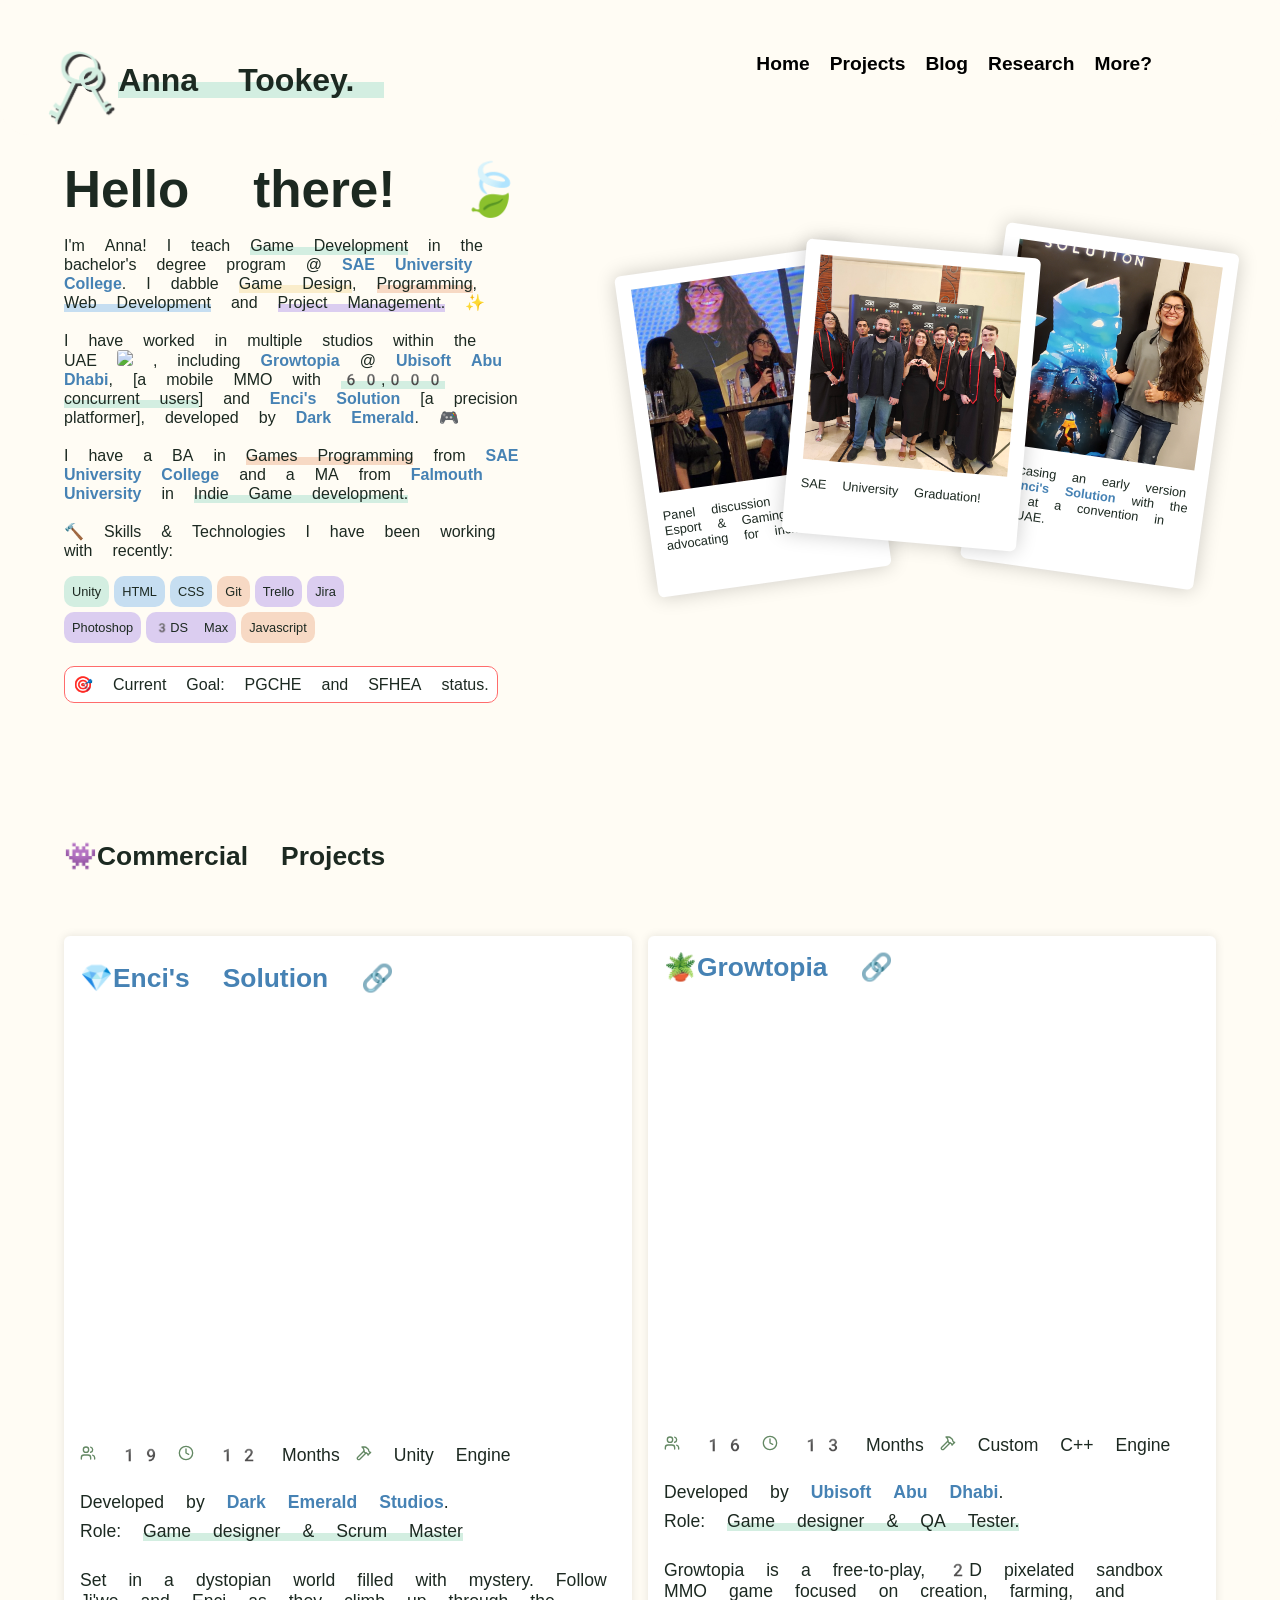
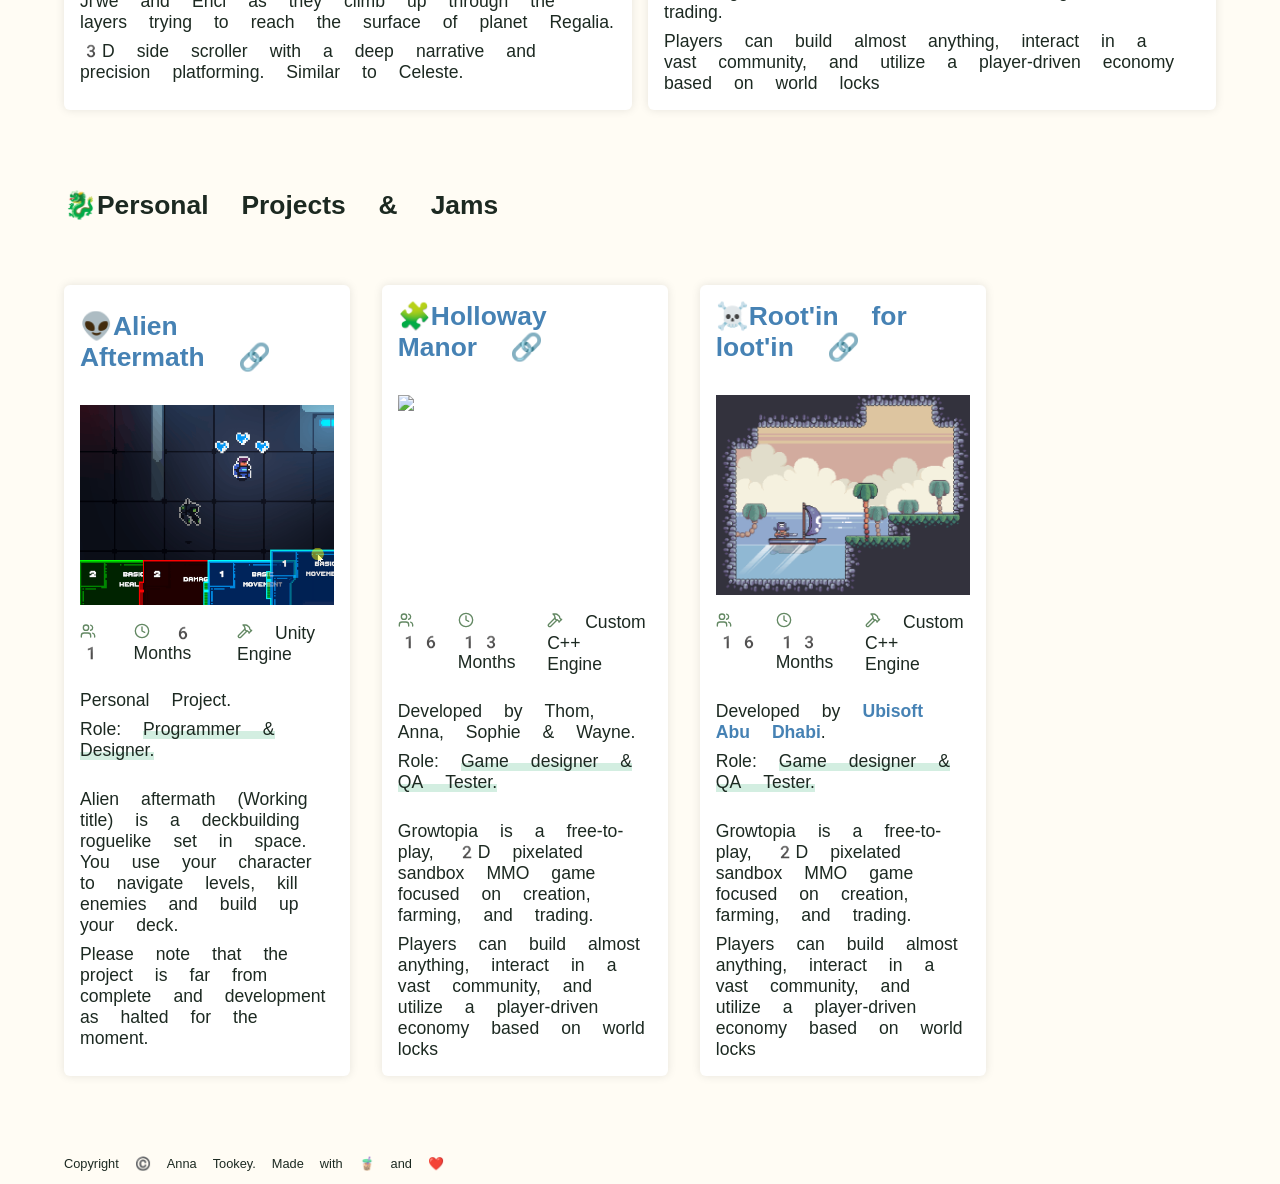
==== commit c755d390: "- Added a Commerical project section" ====
--- a/index.html
+++ b/index.html
@@ -40,7 +40,7 @@
 						<a href="#">
 							<li>Research</li>
 						</a>
-						<a href="#">
+						<a href="index2.html">
 							<li>More?</li>
 						</a>
 						<!--<li><button onclick="myFunction()">Toggle dark mode</button>
--- a/style.css
+++ b/style.css
@@ -2,7 +2,8 @@
     font-family: "SN Pro", "Apple Color Emoji",
         "Segoe UI Emoji",
         "Noto Color Emoji", sans-serif;
-    background-color: #fffefa;
+    /* background-color: #fffefa; */
+    background-color: #fffcf4;
     /*fefcef   fcfcf8 */
     margin: 0;
     font-size: 1.1rem;
@@ -99,7 +100,9 @@
     position: fixed;
 
     top: 0;
-    background-color: #fffefacc;
+    /* background-color: #fffefacc; */
+        background-color: #fffcf4cc;
+
     border-bottom-left-radius: 30px;
     border-bottom-right-radius: 30px;
     margin-bottom: 2%;
@@ -159,75 +162,6 @@
 }
 
 
-
-/*--------------------- Polaroid Photos----------------------*/
-
-.images-container {
-    padding-left: 1rem;
-    display: flex;
-    justify-content: right;
-    align-items: center;
-    width: clamp(250px, 60vw, 4000px);
-}
-
-.images-container p {
-    font-size: 0.7rem;
-    font-size: clamp(0.5rem, 1vw, 1.5rem);
-    /* border: 4px solid yellow; */
-    max-width: 100%;
-}
-
-.images-container img {
-    width: 100%;
-    aspect-ratio: 1 / 1;
-    object-fit: cover;
-    margin: 0;
-    transition: transform 1s;
-}
-
-.img1-container,
-.img2-container,
-.img3-container {
-    background: white;
-    padding: 15px 15px 30px;
-    box-shadow: 0 0px 20px rgba(0, 0, 0, 0.2);
-    border-radius: 6px;
-    width: clamp(150px, 25vw, 500px);
-}
-
-.img1-container {
-    transform: rotate(-8deg) translateY(-2%) translateX(35%);
-    transition: transform 0.5s ease;
-    z-index: 0;
-}
-
-.img1-container:hover {
-    transition: transform 1s;
-    transform: translateY(20px);
-}
-
-.img2-container {
-    transform: rotate(5deg) translateY(-15%);
-    z-index: 4;
-    transition: transform 0.5s;
-}
-
-.img2-container:hover {
-    transition: transform 1s;
-    transform: translateY(-90px) scale(110%);
-}
-
-.img3-container {
-    transform: rotate(8deg) translateY(-8%) translateX(-20%);
-    z-index: 0;
-    transition: transform 1s;
-}
-
-.img3-container:hover {
-    transition: transform 1s;
-    transform: translateY(-70px) translateX(2%);
-}
-
 /*--------------------- Hero Container ----------------------*/
 
 .about-me-section {
@@ -236,7 +170,8 @@
     margin-left: 5%;
     margin-right: 5%;
     margin-bottom: 0%;
-    margin-top: 14rem;
+    margin-top: 10rem;
+    gap: 1rem;
     /* border: 8px solid black; */
 }
 /*---------------- About me ---------------------*/
@@ -244,8 +179,6 @@
 .about-me {
     display: flex;
     flex-direction: column;
-    flex: 1 1 500px;
-    max-width: 1000px;
 }
 
 .about-me h1 {
@@ -253,6 +186,7 @@
     margin-top: 0;
     margin-bottom: 0;
     color: #1c2921;
+    white-space: nowrap; 
 }
 
 .about-me p {
@@ -292,8 +226,6 @@
 .technologies-tag li:hover {
     padding-right: clamp(1rem, 1vw, 3rem);
     padding-left: clamp(1rem, 1vw, 3rem);
-
-    /* padding-left: 2rem; */
 }
 
 .current-goal {
@@ -314,6 +246,77 @@
     color: white;
 }
 
+
+/*--------------------- Polaroid Photos----------------------*/
+
+.images-container {
+    padding-left: 1rem;
+    display: flex;
+    justify-content: right;
+    align-items: center;
+    width: clamp(250px, 55vw, 4000px);
+    /* border: 4px solid yellow; */
+}
+
+.images-container p {
+    font-size: 0.7rem;
+    font-size: clamp(0.5rem, 1vw, 1.5rem);
+    max-width: 100%;
+}
+
+.images-container img {
+    width: 100%;
+    aspect-ratio: 1 / 1;
+    object-fit: cover;
+    margin: 0;
+    transition: transform 1s;
+}
+
+.img1-container,
+.img2-container,
+.img3-container {
+    background: white;
+    padding: 15px 15px 30px;
+    box-shadow: 0 0px 20px rgba(0, 0, 0, 0.2);
+    border-radius: 6px;
+    width: clamp(150px, 25vw, 500px);
+}
+
+.img1-container {
+    transform: rotate(-8deg) translateY(-2%) translateX(35%);
+    transition: transform 0.5s ease;
+    z-index: 0;
+}
+
+.img1-container:hover {
+    transition: transform 1s;
+    transform: translateY(20px);
+}
+
+.img2-container {
+    transform: rotate(5deg) translateY(-15%);
+    z-index: 4;
+    transition: transform 0.5s;
+}
+
+.img2-container:hover {
+    transition: transform 1s;
+    transform: translateY(-90px) scale(110%);
+}
+
+.img3-container {
+    transform: rotate(8deg) translateY(-8%) translateX(-20%);
+    z-index: 0;
+    transition: transform 1s;
+}
+
+.img3-container:hover {
+    transition: transform 1s;
+    transform: translateY(-70px) translateX(2%);
+}
+
+
+
 /*--------------------- Projects ----------------------*/
 
 #projects {
@@ -329,10 +332,10 @@
 }
 
 .commerical-projects-container, .personal-projects{
-    /* border: 8px solid black; */
+    margin-top: 4rem;
     display: grid;
     grid-template-columns:repeat(2, 1fr);
-    max-width: 1000px;
+    /* max-width: 1000px; */
     gap: 1rem;
     margin-bottom: 5rem;
 }
@@ -340,7 +343,7 @@
 .personal-projects{
     grid-template-columns:repeat(3, 1fr);
     gap: 2rem;
-    max-width: 1300px;
+    max-width: 80%;
 }
 
 .project{  
@@ -353,12 +356,11 @@
    padding: 1rem 1rem 1rem 1rem;
    box-shadow: 0 0px 10px rgba(0, 0, 0, 0.1);
    border-radius: 6px;
-
-    transition: transform 0.5s, background-color 0.5s ease;
+   transition: transform 0.5s, background-color 0.5s ease;
 }
 
 .project:hover{
-     transform: translateY(-10px);
+    transform: translateY(-10px);
     cursor: pointer;
     background-color: #f2f8f5;
 }
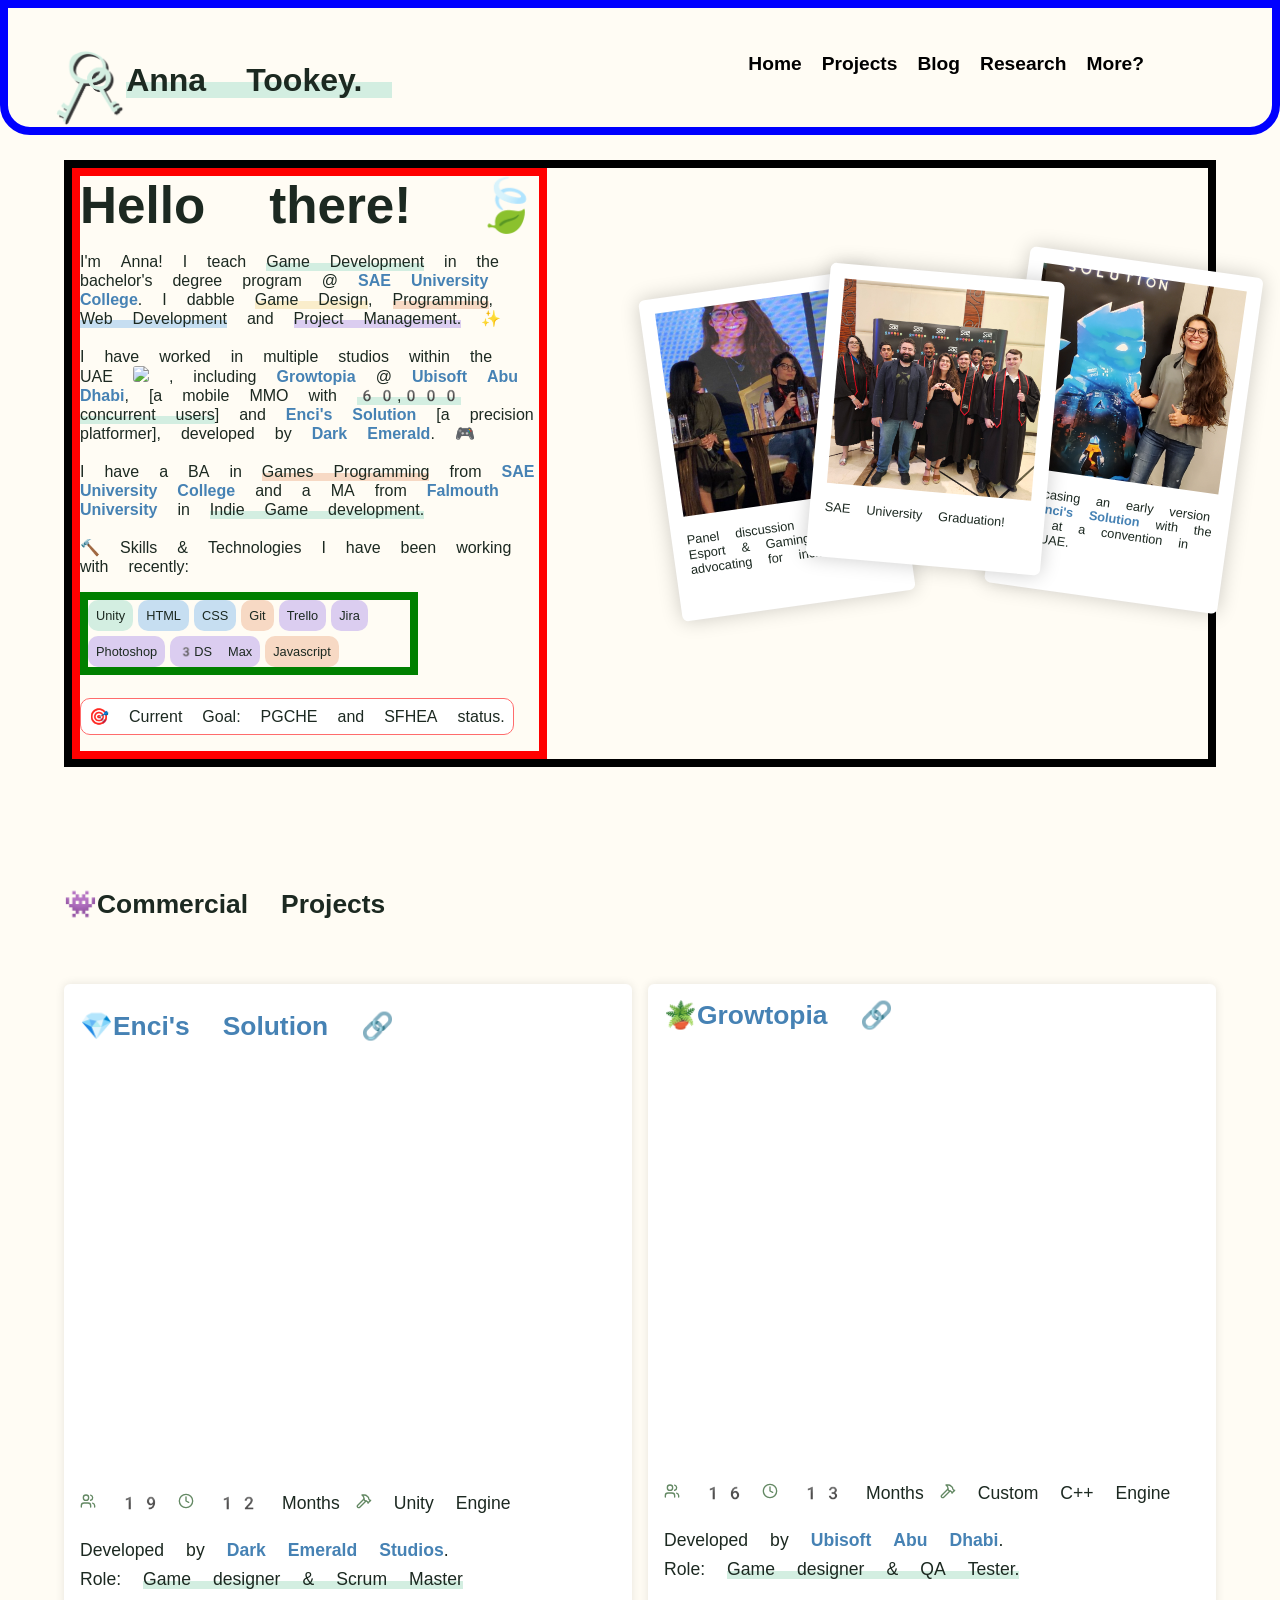
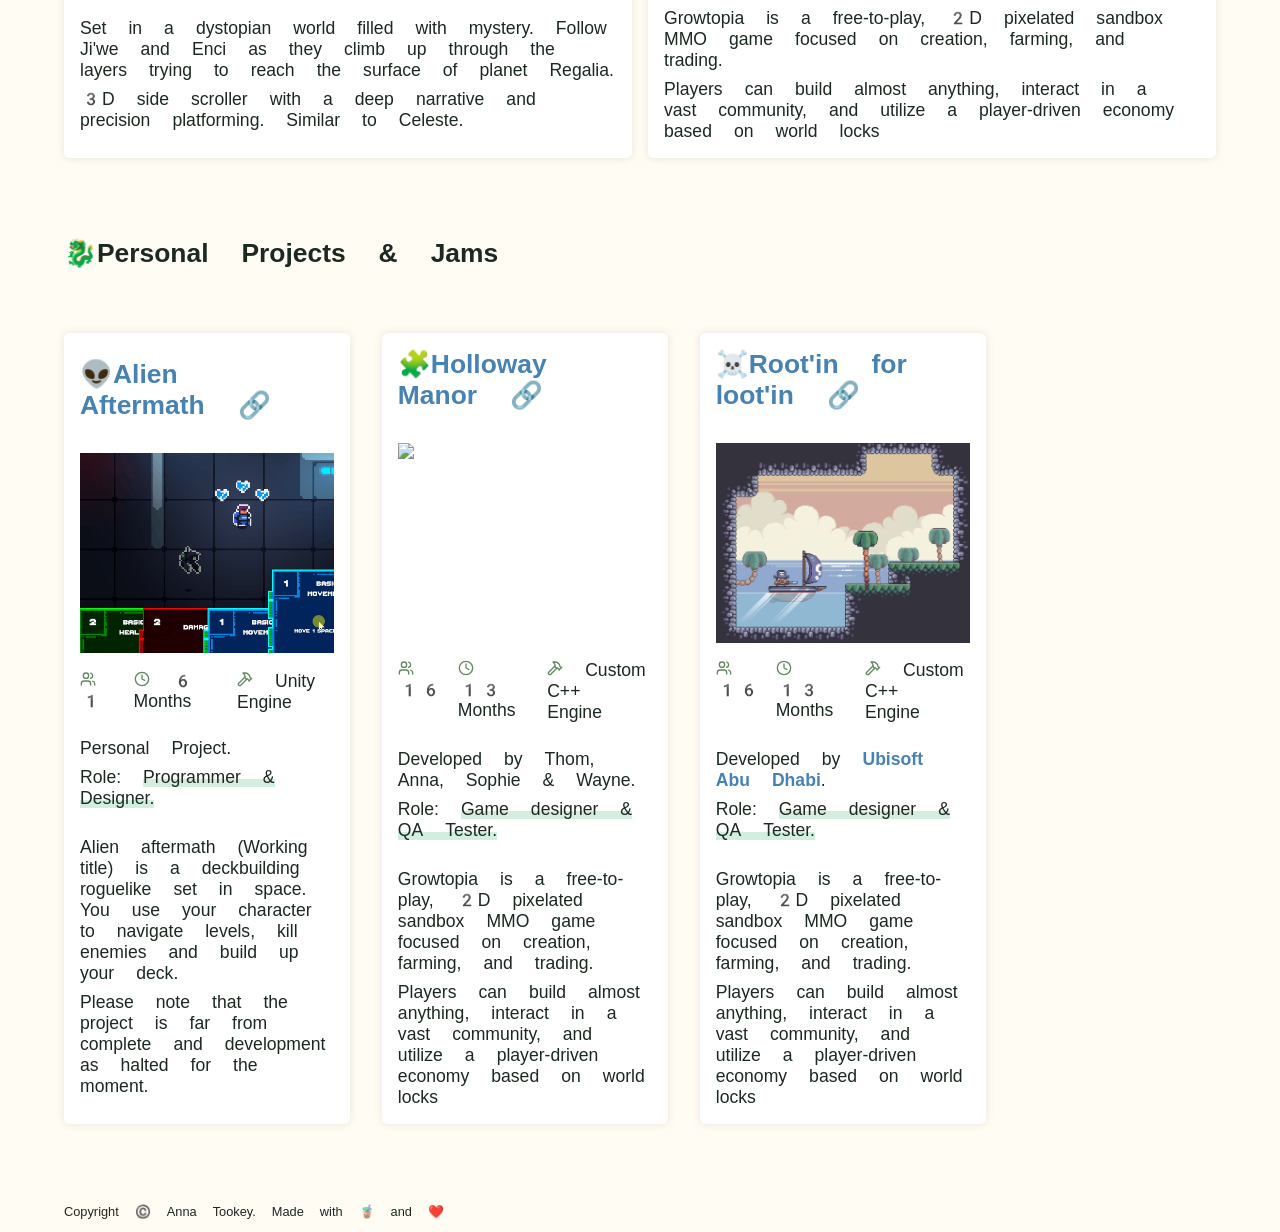
==== commit 67eaadf4: "- Variable changes & color variations" ====
--- a/index.html
+++ b/index.html
@@ -43,14 +43,6 @@
 						<a href="index2.html">
 							<li>More?</li>
 						</a>
-						<!--<li><button onclick="myFunction()">Toggle dark mode</button>
-							<script>
-								function myFunction() {
-									var element = document.body;
-									element.classList.toggle("dark-mode");
-								}</script>
-						</li><-->
-
 					</ul>
 				</nav>
 			</div>
--- a/style.css
+++ b/style.css
@@ -18,12 +18,12 @@
     color: #4682B4;
 }
 
+a:visited  {
+    color: red;
+}
+
 a:hover {
     cursor: pointer;
-}
-
-a:visited {
-    color: #4682B4;
 }
 
 p span {
@@ -108,6 +108,7 @@
     margin-bottom: 2%;
     z-index: 8;
     backdrop-filter: blur(3px);
+        border: 8px blue solid;
 }
 
 .navigation-bar {
@@ -172,13 +173,14 @@
     margin-bottom: 0%;
     margin-top: 10rem;
     gap: 1rem;
-    /* border: 8px solid black; */
+    border: 8px solid black;
 }
 /*---------------- About me ---------------------*/
 
 .about-me {
     display: flex;
     flex-direction: column;
+    border: 8px solid red;
 }
 
 .about-me h1 {
@@ -209,6 +211,7 @@
     gap: 5px;
     flex-wrap: wrap;
     max-width: 70%;
+        border: 8px green solid;
 }
 
 .technologies-tag li {
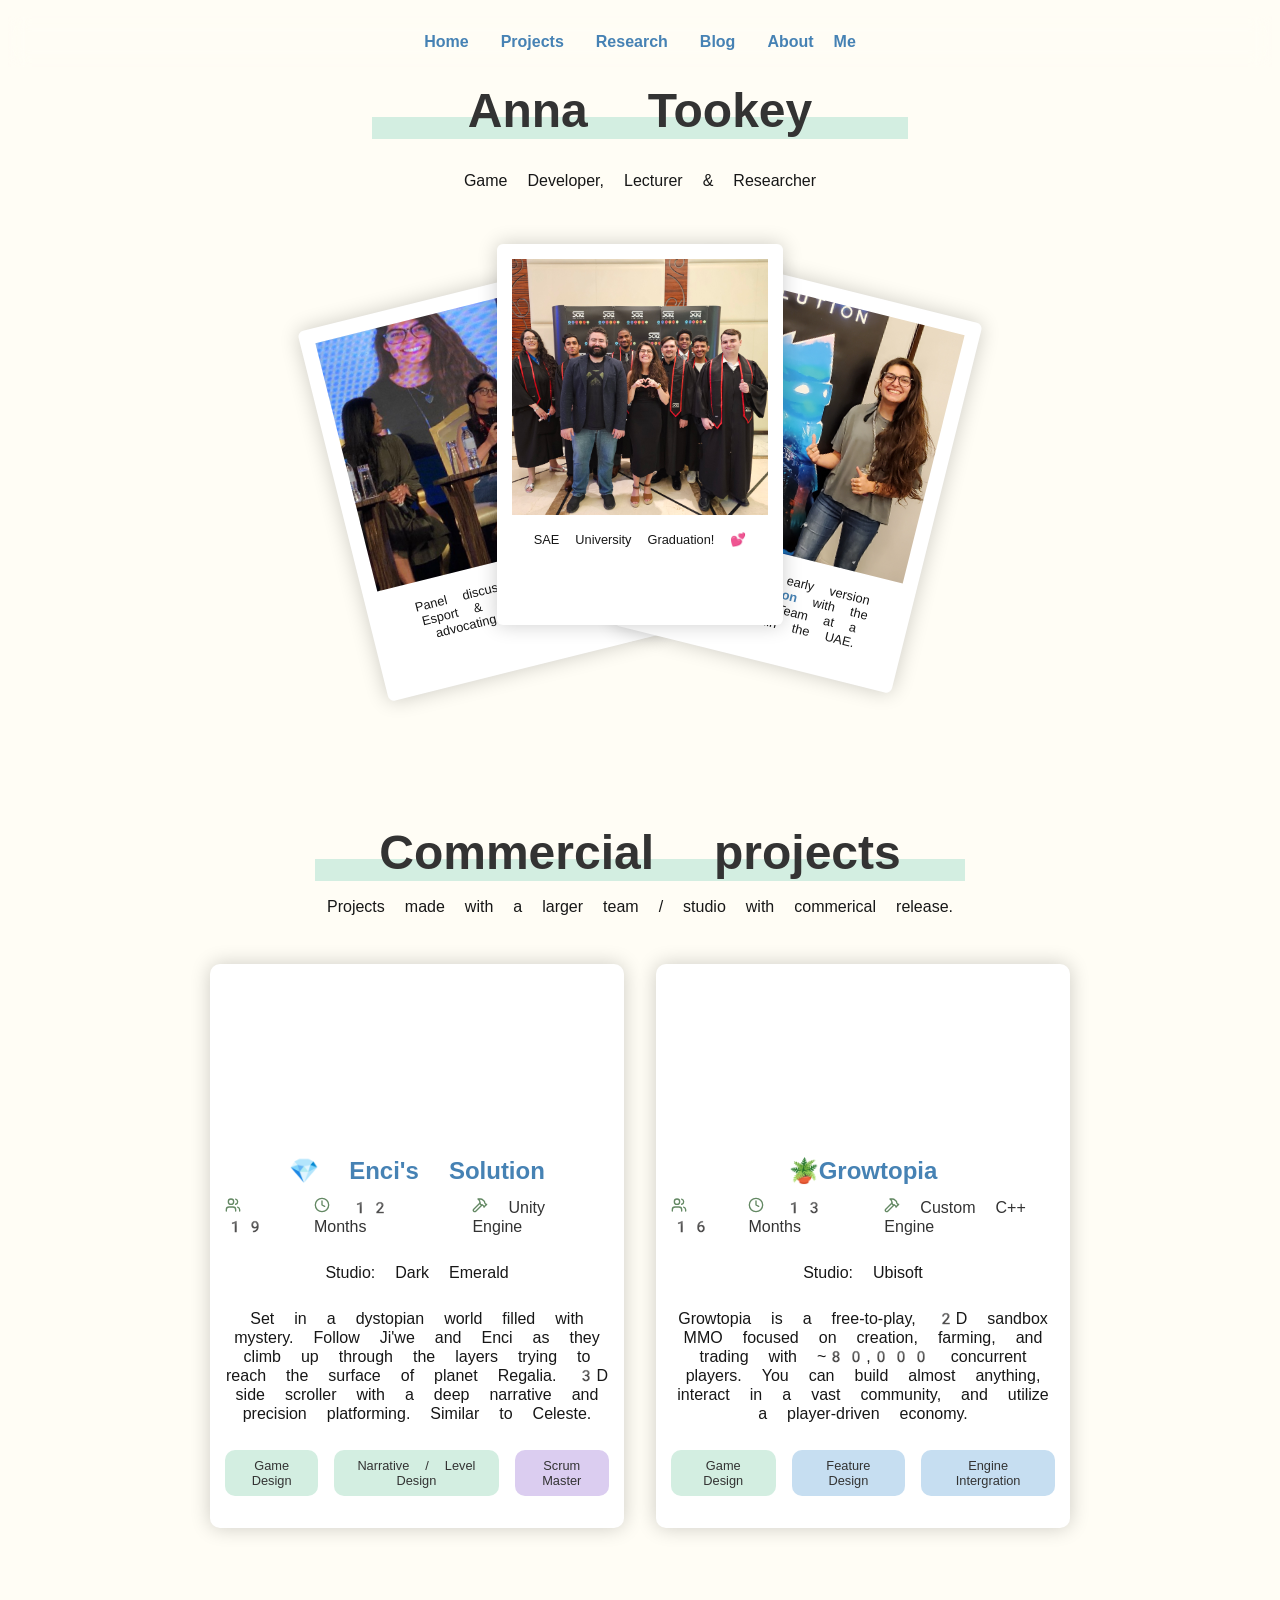
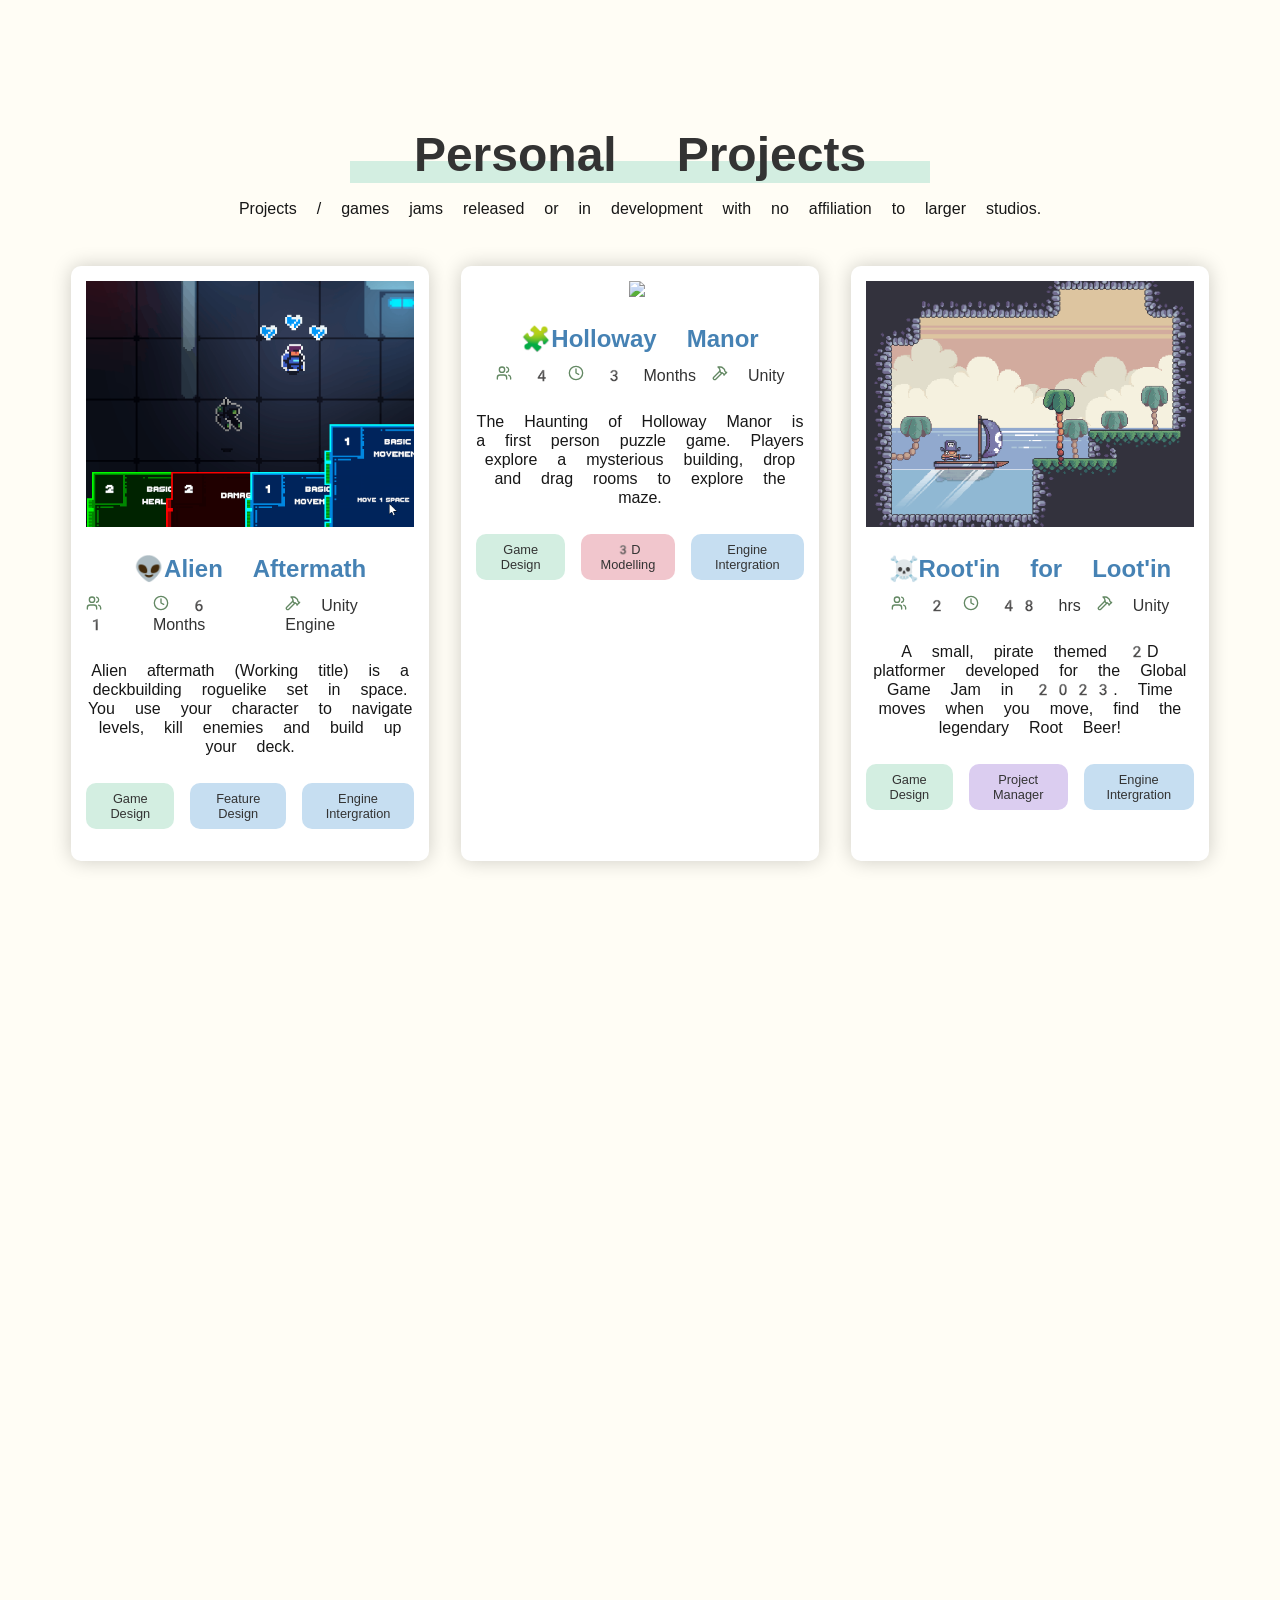
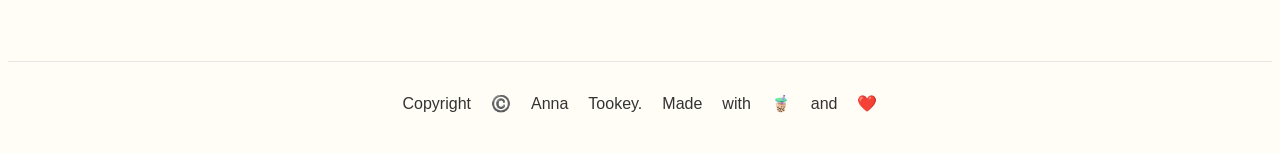
==== commit 116b1566: "- Updated the main website - Change the main web. - Added key BG. - Started working with Variables -" ====
--- a/index.html
+++ b/index.html
@@ -2,344 +2,391 @@
 <html>
 
 <head>
-	<meta charset="UTF-8">
-	<link rel="stylesheet" href="style.css">
-	<link rel="preconnect" href="https://fonts.googleapis.com">
-	<link rel="preconnect" href="https://fonts.gstatic.com" crossorigin>
-	<link
-		href="https://fonts.googleapis.com/css2?family=Google+Sans:ital,opsz,wght@0,17..18,400..700;1,17..18,400..700&display=swap"
-		rel="stylesheet">
-	<link href="https://fonts.googleapis.com/css2?family=SN+Pro:ital,wght@0,200..900;1,200..900&display=swap"
-		rel="stylesheet">
-	<meta name="viewport" content="width=device-width, initial-scale=1.0">
-	<title>Anna Tookey | ✨</title>
+    <link rel="stylesheet" href="css2.css">
+    <link rel="preconnect" href="https://fonts.googleapis.com">
+    <link rel="preconnect" href="https://fonts.gstatic.com" crossorigin>
+    <link
+        href="https://fonts.googleapis.com/css2?family=Google+Sans:ital,opsz,wght@0,17..18,400..700;1,17..18,400..700&display=swap"
+        rel="stylesheet">
+    <link href="https://fonts.googleapis.com/css2?family=SN+Pro:ital,wght@0,200..900;1,200..900&display=swap"
+        rel="stylesheet">
+    <meta name="viewport" content="width=device-width, initial-scale=1.0">
+    <title>Anna Tookey | 🍃</title>
 
 </head>
 
 <body>
-	<header>
-		<div class="navigation-container">
-			<img class="logo" src="images/logoColor.png">
-			<div class="title">
-				<h1>Anna Tookey.</h1>
-				</script>
-			</div>
-
-			<div class="navigation-bar">
-				<nav>
-					<ul class="navigation-bar-links">
-						<a href="#">
-							<li>Home</li>
-						</a>
-						<a href="#projects">
-							<li>Projects</li>
-						</a>
-						<a href="#">
-							<li>Blog</li>
-						</a>
-						<a href="#">
-							<li>Research</li>
-						</a>
-						<a href="index2.html">
-							<li>More?</li>
-						</a>
-					</ul>
-				</nav>
-			</div>
-		</div>
-
-	</header>
-
-
-	<section id="about">
-		<div class="about-me-section">
-			<div class="about-me">
-				<h1>Hello there! 🍃</h1>
-				<p>I'm Anna! I teach <span>Game Development</span> in the bachelor's degree program @ <a
-						href="https://dubai.sae.edu/" target="_blank">SAE University
-						College</a>.
-					I dabble <span style="background: linear-gradient(to top, #faedcb 40%, transparent 30%);">Game
-						Design</span>,
-					<span style="background: linear-gradient(to top, #f7d9c4 40%, transparent 30%);">Programming</span>,
-					<span style="background: linear-gradient(to top, #c6def1 40%, transparent 30%);">Web
-						Development</span>
-					and
-					<span style="background: linear-gradient(to top, #dbcdf0 40%, transparent 30%);">Project
-						Management.</span> ✨
-
-					<br><br>
-					I have worked in multiple studios within the UAE <img class="flags"
-						src="https://flagcdn.com/ae.svg"> ,
-					including <a href="https://www.growtopiagame.com/" target="_blank">Growtopia</a> @
-					<a href="https://www.ubisoft.com/en-us/company/careers/locations/abu-dhabi " target="_blank">Ubisoft
-						Abu Dhabi</a>, [a
-					mobile MMO with
-					<span>60,000 concurrent users</span>] and <a
-						href="https://store.steampowered.com/app/2602500/Encis_Solution/" target="_blank">Enci's
-						Solution</a> [a precision
-					platformer],
-					developed by <a href="https://www.darkemerald.ae/" target="_blank">Dark Emerald</a>. 🎮
-
-					<br><br>
-					I have a BA in <span
-						style="background: linear-gradient(to top, #f7d9c4 40%, transparent 30%);">Games
-						Programming</span> from <a href="https://dubai.sae.edu/" target="_blank">SAE University
-						College</a>
-					and
-					a MA from <a href="https://www.falmouth.ac.uk/" target="_blank">Falmouth University</a> in
-					<span>Indie
-						Game development.</span>
-
-					<br><br>
-					🔨 Skills & Technologies I have been working with recently:
-				</p>
-				<ul class="technologies-tag">
-					<li style="background-color: #D3EEE1;">Unity</li>
-					<li style="background-color: #c6def1">HTML</li>
-					<li style="background-color: #c6def1">CSS</li>
-					<li style="background-color: #f7d9c4">Git</li>
-					<li>Trello</li>
-					<li>Jira</li>
-					<li>Photoshop</li>
-					<li>3DS Max</li>
-					<li style="background-color: #f7d9c4">Javascript</li>
-				</ul>
-				<p class="current-goal">🎯 Current Goal: PGCHE and SFHEA status.</p>
-			</div>
-
-			<div class="images-container">
-				<div class="img1-container"><img src="images/talkZoom.jpg" class="img1">
-					<p>Panel discussion @ MENA Esport & Gaming summit, advocating for inclusion.</p>
-				</div>
-				<div class="img2-container"><img src="images/SAEGraduation.jpg" class="img2">
-					<p>SAE University Graduation!</p>
-				</div>
-				<div class="img3-container"><img src="images/EnciSolution.jpg" class="img3">
-					<p>Showcasing an early version of <a
-							href="https://store.steampowered.com/app/2602500/Encis_Solution/">Enci's
-							Solution</a> with
-						the team at a convention in the UAE. </p>
-				</div>
-			</div>
-		</div>
-	</section>
-
-	<br>
-
-	<section id="projects">
-		<h1>👾Commercial Projects</h1>
-		<div class="commerical-projects-container">
-			<!--Enci's Solution------------------------------------------------------------------------------>
-			<div class="project">
-				<h2>💎<a href="https://www.darkemerald.ae/encissolution">Enci's Solution</a> 🔗</h2>
-				<iframe src="https://www.youtube.com/embed/sNHuSvFeu5E?si=BpoT5JfdwNRJOOjt" title="YouTube video player"
-					frameborder="0"
-					allow="accelerometer; autoplay; clipboard-write; encrypted-media; gyroscope; picture-in-picture; web-share"
-					referrerpolicy="strict-origin-when-cross-origin" allowfullscreen></iframe>
-				<ul>
-					<li><svg xmlns="http://www.w3.org/2000/svg" width="16" height="16" viewBox="0 0 24 24" fill="none"
-							stroke="#638863" stroke-width="2" stroke-linecap="round" stroke-linejoin="round"
-							class="lucide lucide-users-icon lucide-users">
-							<path d="M16 21v-2a4 4 0 0 0-4-4H6a4 4 0 0 0-4 4v2" />
-							<path d="M16 3.128a4 4 0 0 1 0 7.744" />
-							<path d="M22 21v-2a4 4 0 0 0-3-3.87" />
-							<circle cx="9" cy="7" r="4" />
-						</svg> 19</li>
-					<li><svg xmlns="http://www.w3.org/2000/svg" width="16" height="16" viewBox="0 0 24 24" fill="none"
-							stroke="#638863" stroke-width="2" stroke-linecap="round" stroke-linejoin="round"
-							class="lucide lucide-clock-icon lucide-clock">
-							<circle cx="12" cy="12" r="10" />
-							<path d="M12 6v6l4 2" />
-						</svg> 12 Months</li>
-					<li><svg xmlns="http://www.w3.org/2000/svg" width="16" height="16" viewBox="0 0 24 24" fill="none"
-							stroke="#638863" stroke-width="2" stroke-linecap="round" stroke-linejoin="round"
-							class="lucide lucide-hammer-icon lucide-hammer">
-							<path d="m15 12-9.373 9.373a1 1 0 0 1-3.001-3L12 9" />
-							<path d="m18 15 4-4" />
-							<path
-								d="m21.5 11.5-1.914-1.914A2 2 0 0 1 19 8.172v-.344a2 2 0 0 0-.586-1.414l-1.657-1.657A6 6 0 0 0 12.516 3H9l1.243 1.243A6 6 0 0 1 12 8.485V10l2 2h1.172a2 2 0 0 1 1.414.586L18.5 14.5" />
-						</svg> Unity Engine</li>
-				</ul>
-
-				<p>Developed by <a href="https://www.darkemerald.ae/" target="_blank">Dark Emerald Studios</a>.</p>
-				<p>Role: <span>Game designer & Scrum Master</span></p>
-				<br>
-				<p>Set in a dystopian world filled with mystery. Follow Ji'we and Enci as they climb up through the
-					layers trying to reach the surface of planet Regalia.
-				</p>
-				<p>3D side scroller with a deep narrative and precision platforming. Similar to Celeste.</p>
-			</div>
-
-			<!--Growtopia------------------------------------------------------------------------------>
-			<div class="project">
-				<h2>🪴<a href="https://www.growtopiagame.com/">Growtopia</a> 🔗</h2>
-				<iframe src="https://www.youtube.com/embed/3Iw_tPC5vo0?si=egb4Cp78vJxK0er4" title="YouTube video player"
-					frameborder="0"
-					allow="accelerometer; autoplay; clipboard-write; encrypted-media; gyroscope; picture-in-picture; web-share"
-					referrerpolicy="strict-origin-when-cross-origin" allowfullscreen></iframe>
-				<ul>
-					<li><svg xmlns="http://www.w3.org/2000/svg" width="16" height="16" viewBox="0 0 24 24" fill="none"
-							stroke="#638863" stroke-width="2" stroke-linecap="round" stroke-linejoin="round"
-							class="lucide lucide-users-icon lucide-users">
-							<path d="M16 21v-2a4 4 0 0 0-4-4H6a4 4 0 0 0-4 4v2" />
-							<path d="M16 3.128a4 4 0 0 1 0 7.744" />
-							<path d="M22 21v-2a4 4 0 0 0-3-3.87" />
-							<circle cx="9" cy="7" r="4" />
-						</svg> 16</li>
-					<li><svg xmlns="http://www.w3.org/2000/svg" width="16" height="16" viewBox="0 0 24 24" fill="none"
-							stroke="#638863" stroke-width="2" stroke-linecap="round" stroke-linejoin="round"
-							class="lucide lucide-clock-icon lucide-clock">
-							<circle cx="12" cy="12" r="10" />
-							<path d="M12 6v6l4 2" />
-						</svg> 13 Months</li>
-					<li><svg xmlns="http://www.w3.org/2000/svg" width="16" height="16" viewBox="0 0 24 24" fill="none"
-							stroke="#638863" stroke-width="2" stroke-linecap="round" stroke-linejoin="round"
-							class="lucide lucide-hammer-icon lucide-hammer">
-							<path d="m15 12-9.373 9.373a1 1 0 0 1-3.001-3L12 9" />
-							<path d="m18 15 4-4" />
-							<path
-								d="m21.5 11.5-1.914-1.914A2 2 0 0 1 19 8.172v-.344a2 2 0 0 0-.586-1.414l-1.657-1.657A6 6 0 0 0 12.516 3H9l1.243 1.243A6 6 0 0 1 12 8.485V10l2 2h1.172a2 2 0 0 1 1.414.586L18.5 14.5" />
-						</svg> Custom C++ Engine</li>
-				</ul>
-
-				<p>Developed by <a href="https://www.ubisoft.com/en-us/company/careers/locations/abu-dhabi "
-						target="_blank">Ubisoft
-						Abu Dhabi</a>.</p>
-				<p>Role: <span>Game designer & QA Tester.</span></p>
-				<br>
-				<p>Growtopia is a free-to-play, 2D pixelated sandbox MMO game focused on creation, farming, and trading.
-				</p>
-				<p>Players can build almost anything, interact in a vast community, and utilize a player-driven economy
-					based on world locks</p>
-			</div>
-		</div>
-
-
-		<h1>🐉Personal Projects & Jams</h1>
-		<div class="personal-projects">
-			<!--Alien Aftermath------------------------------------------------------------------------------>
-			<div class="project">
-				<h2>👽<a href="https://tookey.itch.io/alien-aftermath">Alien Aftermath</a> 🔗</h2>
-				<img src="images/alien.gif">
-				<ul>
-					<li><svg xmlns="http://www.w3.org/2000/svg" width="16" height="16" viewBox="0 0 24 24" fill="none"
-							stroke="#638863" stroke-width="2" stroke-linecap="round" stroke-linejoin="round"
-							class="lucide lucide-users-icon lucide-users">
-							<path d="M16 21v-2a4 4 0 0 0-4-4H6a4 4 0 0 0-4 4v2" />
-							<path d="M16 3.128a4 4 0 0 1 0 7.744" />
-							<path d="M22 21v-2a4 4 0 0 0-3-3.87" />
-							<circle cx="9" cy="7" r="4" />
-						</svg> 1</li>
-					<li><svg xmlns="http://www.w3.org/2000/svg" width="16" height="16" viewBox="0 0 24 24" fill="none"
-							stroke="#638863" stroke-width="2" stroke-linecap="round" stroke-linejoin="round"
-							class="lucide lucide-clock-icon lucide-clock">
-							<circle cx="12" cy="12" r="10" />
-							<path d="M12 6v6l4 2" />
-						</svg> 6 Months</li>
-					<li><svg xmlns="http://www.w3.org/2000/svg" width="16" height="16" viewBox="0 0 24 24" fill="none"
-							stroke="#638863" stroke-width="2" stroke-linecap="round" stroke-linejoin="round"
-							class="lucide lucide-hammer-icon lucide-hammer">
-							<path d="m15 12-9.373 9.373a1 1 0 0 1-3.001-3L12 9" />
-							<path d="m18 15 4-4" />
-							<path
-								d="m21.5 11.5-1.914-1.914A2 2 0 0 1 19 8.172v-.344a2 2 0 0 0-.586-1.414l-1.657-1.657A6 6 0 0 0 12.516 3H9l1.243 1.243A6 6 0 0 1 12 8.485V10l2 2h1.172a2 2 0 0 1 1.414.586L18.5 14.5" />
-						</svg> Unity Engine</li>
-				</ul>
-
-				<p>Personal Project</a>.</p>
-				<p>Role: <span>Programmer & Designer.</span></p>
-				<br>
-				<p>Alien aftermath (Working title) is a deckbuilding roguelike set in space. You use your character to navigate levels, kill enemies and build up your deck. 
-				</p>
-				<p>Please note that the project is far from complete and development as halted for the moment.</p>
-			</div>
-
-			<!--Halloway------------------------------------------------------------------------------>
-			<div class="project">
-				<h2>🧩<a href="#">Holloway Manor</a> 🔗</h2>
-				<img src="images/halloway.gif">
-				<ul>
-					<li><svg xmlns="http://www.w3.org/2000/svg" width="16" height="16" viewBox="0 0 24 24" fill="none"
-							stroke="#638863" stroke-width="2" stroke-linecap="round" stroke-linejoin="round"
-							class="lucide lucide-users-icon lucide-users">
-							<path d="M16 21v-2a4 4 0 0 0-4-4H6a4 4 0 0 0-4 4v2" />
-							<path d="M16 3.128a4 4 0 0 1 0 7.744" />
-							<path d="M22 21v-2a4 4 0 0 0-3-3.87" />
-							<circle cx="9" cy="7" r="4" />
-						</svg> 16</li>
-					<li><svg xmlns="http://www.w3.org/2000/svg" width="16" height="16" viewBox="0 0 24 24" fill="none"
-							stroke="#638863" stroke-width="2" stroke-linecap="round" stroke-linejoin="round"
-							class="lucide lucide-clock-icon lucide-clock">
-							<circle cx="12" cy="12" r="10" />
-							<path d="M12 6v6l4 2" />
-						</svg> 13 Months</li>
-					<li><svg xmlns="http://www.w3.org/2000/svg" width="16" height="16" viewBox="0 0 24 24" fill="none"
-							stroke="#638863" stroke-width="2" stroke-linecap="round" stroke-linejoin="round"
-							class="lucide lucide-hammer-icon lucide-hammer">
-							<path d="m15 12-9.373 9.373a1 1 0 0 1-3.001-3L12 9" />
-							<path d="m18 15 4-4" />
-							<path
-								d="m21.5 11.5-1.914-1.914A2 2 0 0 1 19 8.172v-.344a2 2 0 0 0-.586-1.414l-1.657-1.657A6 6 0 0 0 12.516 3H9l1.243 1.243A6 6 0 0 1 12 8.485V10l2 2h1.172a2 2 0 0 1 1.414.586L18.5 14.5" />
-						</svg> Custom C++ Engine</li>
-				</ul>
-
-				<p>Developed by Thom, Anna, Sophie & Wayne</a>.</p>
-				<p>Role: <span>Game designer & QA Tester.</span></p>
-				<br>
-				<p>Growtopia is a free-to-play, 2D pixelated sandbox MMO game focused on creation, farming, and trading.
-				</p>
-				<p>Players can build almost anything, interact in a vast community, and utilize a player-driven economy
-					based on world locks</p>
-			</div>
-
-			<!--Rootin for lootin------------------------------------------------------------------------------>
-
-			<div class="project">
-				<h2>☠️<a href="https://www.growtopiagame.com/">Root'in for loot'in</a> 🔗</h2>
-				<img src="images/lootin.gif">
-				<ul>
-					<li><svg xmlns="http://www.w3.org/2000/svg" width="16" height="16" viewBox="0 0 24 24" fill="none"
-							stroke="#638863" stroke-width="2" stroke-linecap="round" stroke-linejoin="round"
-							class="lucide lucide-users-icon lucide-users">
-							<path d="M16 21v-2a4 4 0 0 0-4-4H6a4 4 0 0 0-4 4v2" />
-							<path d="M16 3.128a4 4 0 0 1 0 7.744" />
-							<path d="M22 21v-2a4 4 0 0 0-3-3.87" />
-							<circle cx="9" cy="7" r="4" />
-						</svg> 16</li>
-					<li><svg xmlns="http://www.w3.org/2000/svg" width="16" height="16" viewBox="0 0 24 24" fill="none"
-							stroke="#638863" stroke-width="2" stroke-linecap="round" stroke-linejoin="round"
-							class="lucide lucide-clock-icon lucide-clock">
-							<circle cx="12" cy="12" r="10" />
-							<path d="M12 6v6l4 2" />
-						</svg> 13 Months</li>
-					<li><svg xmlns="http://www.w3.org/2000/svg" width="16" height="16" viewBox="0 0 24 24" fill="none"
-							stroke="#638863" stroke-width="2" stroke-linecap="round" stroke-linejoin="round"
-							class="lucide lucide-hammer-icon lucide-hammer">
-							<path d="m15 12-9.373 9.373a1 1 0 0 1-3.001-3L12 9" />
-							<path d="m18 15 4-4" />
-							<path
-								d="m21.5 11.5-1.914-1.914A2 2 0 0 1 19 8.172v-.344a2 2 0 0 0-.586-1.414l-1.657-1.657A6 6 0 0 0 12.516 3H9l1.243 1.243A6 6 0 0 1 12 8.485V10l2 2h1.172a2 2 0 0 1 1.414.586L18.5 14.5" />
-						</svg> Custom C++ Engine</li>
-				</ul>
-
-				<p>Developed by <a href="https://www.ubisoft.com/en-us/company/careers/locations/abu-dhabi "
-						target="_blank">Ubisoft
-						Abu Dhabi</a>.</p>
-				<p>Role: <span>Game designer & QA Tester.</span></p>
-				<br>
-				<p>Growtopia is a free-to-play, 2D pixelated sandbox MMO game focused on creation, farming, and trading.
-				</p>
-				<p>Players can build almost anything, interact in a vast community, and utilize a player-driven economy
-					based on world locks</p>
-			</div>
-
-
-		</div>
-
-
-	</section>
-
-	<footer>Copyright © Anna Tookey. Made with 🧋 and ❤️</footer>
+
+<!-- Floating key background -->
+    <div class="key-bg" id="keyBg"></div>
+
+    <script>
+        // Simple key SVG icon (outline style, currentColor so it inherits the CSS variable)
+        const keySvg = `
+    <svg viewBox="0 0 24 24" fill="none" xmlns="http://www.w3.org/2000/svg">
+      <circle cx="7.5" cy="15.5" r="4.5" stroke="currentColor" stroke-width="1.4"/>
+      <path d="M10.8 12.2 20 3" stroke="currentColor" stroke-width="1.4" stroke-linecap="round"/>
+      <path d="M16.5 6.5 19 9" stroke="currentColor" stroke-width="1.4" stroke-linecap="round"/>
+      <path d="M19 4 21 6" stroke="currentColor" stroke-width="1.4" stroke-linecap="round"/>
+    </svg>`;
+
+        const container = document.getElementById('keyBg');
+
+        // Use a jittered grid instead of pure random placement so keys spread out
+        // evenly across the viewport instead of clustering/overlapping.
+        const COLS = 6;
+        const ROWS = 5;
+        const cellW = 100 / COLS;   // vw per cell
+        const cellH = 100 / ROWS;   // vh per cell
+
+        let index = 0;
+        for (let row = 0; row < ROWS; row++) {
+            for (let col = 0; col < COLS; col++) {
+                const key = document.createElement('div');
+                key.className = 'key';
+
+                const size = 24 + Math.random() * 36;          // 24px - 60px
+
+                // Base position is the cell's top-left, then jitter within the cell
+                // but leave a margin so icons don't butt up against cell edges.
+                const jitterX = cellW * 0.15 + Math.random() * (cellW * 0.7);
+                const jitterY = cellH * 0.15 + Math.random() * (cellH * 0.7);
+                const top = row * cellH + jitterY;
+                const left = col * cellW + jitterX;
+
+                const duration = 12 + Math.random() * 14;       // 12s - 26s
+                const delay = Math.random() * -duration;        // negative delay so they start staggered
+                const peakOpacity = 0.12 + Math.random() * 0.22;// 0.12 - 0.34
+                const rotStart = -15 + Math.random() * 10;
+                const rotEnd = rotStart + 8 + Math.random() * 10;
+
+                key.style.width = size + 'px';
+                key.style.height = size + 'px';
+                key.style.top = top + 'vh';
+                key.style.left = left + 'vw';
+                key.style.animationDuration = duration + 's';
+                key.style.animationDelay = delay + 's';
+                key.style.setProperty('--peak-opacity', peakOpacity);
+                key.style.setProperty('--rot-start', rotStart + 'deg');
+                key.style.setProperty('--rot-end', rotEnd + 'deg');
+
+                key.innerHTML = keySvg;
+                container.appendChild(key);
+                index++;
+            }
+        }
+    </script>
+
+
+
+
+    <div class="navigation-bar">
+
+        <ul class="navbar-links">
+            <a href="#">
+                <li>Home</li>
+            </a>
+            <a href="#">
+                <li>Projects</li>
+            </a>
+            <a href="#">
+                <li>Research</li>
+            </a>
+            <a href="#">
+                <li>Blog</li>
+            </a>
+            <a href="#">
+                <li>About Me</li>
+            </a>
+        </ul>
+    </div>
+
+    <div class="flex">
+        <div class="about-me-hero">
+            <h1 class="name-intro">Anna Tookey</h1>
+            <p> Game Developer, Lecturer & Researcher </p>
+        </div>
+
+        <div class="about-me-polaroids">
+
+            <div class="img1-container">
+                <img src="images/talkZoom.jpg">
+                <p>Panel discussion @ MENA Esport & Gaming summit, advocating for inclusion.</p>
+            </div>
+
+            <div class="img2-container">
+                <img src="images/SAEGraduation.jpg">
+                <p>SAE University Graduation! 💕</p>
+            </div>
+
+            <div class="img3-container">
+                <img src="images/EnciSolution.jpg">
+                <p>Showcasing an early version of <a
+                        href="https://store.steampowered.com/app/2602500/Encis_Solution/">Enci's
+                        Solution</a> with the Dark Emerald Team at a convention within the UAE. </p>
+            </div>
+        </div>
+
+        <!-----------------Commerical Projects---------------------------------------------------------------------->
+
+        <div class="container-title">
+            <h2>Commercial projects</h2>
+            <p>Projects made with a larger team / studio with commerical release.</p>
+        </div>
+
+        <div class="commerical-projects-container">
+
+            <!--Enci's Solution------------------------------------------------------------------------------>
+
+
+            <div class="project">
+                <iframe src="https://www.youtube.com/embed/sNHuSvFeu5E?si=BpoT5JfdwNRJOOjt" title="YouTube video player"
+                    frameborder="0"
+                    allow="accelerometer; autoplay; clipboard-write; encrypted-media; gyroscope; picture-in-picture; web-share"
+                    referrerpolicy="strict-origin-when-cross-origin" allowfullscreen></iframe>
+                <h3>💎 <a href="https://www.darkemerald.ae/encissolution" target="_blank">Enci's Solution</a></h3>
+                <ul>
+                    <li><svg xmlns="http://www.w3.org/2000/svg" width="16" height="16" viewBox="0 0 24 24" fill="none"
+                            stroke="#638863" stroke-width="2" stroke-linecap="round" stroke-linejoin="round"
+                            class="lucide lucide-users-icon lucide-users">
+                            <path d="M16 21v-2a4 4 0 0 0-4-4H6a4 4 0 0 0-4 4v2" />
+                            <path d="M16 3.128a4 4 0 0 1 0 7.744" />
+                            <path d="M22 21v-2a4 4 0 0 0-3-3.87" />
+                            <circle cx="9" cy="7" r="4" />
+                        </svg> 19</li>
+                    <li><svg xmlns="http://www.w3.org/2000/svg" width="16" height="16" viewBox="0 0 24 24" fill="none"
+                            stroke="#638863" stroke-width="2" stroke-linecap="round" stroke-linejoin="round"
+                            class="lucide lucide-clock-icon lucide-clock">
+                            <circle cx="12" cy="12" r="10" />
+                            <path d="M12 6v6l4 2" />
+                        </svg> 12 Months</li>
+                    <li><svg xmlns="http://www.w3.org/2000/svg" width="16" height="16" viewBox="0 0 24 24" fill="none"
+                            stroke="#638863" stroke-width="2" stroke-linecap="round" stroke-linejoin="round"
+                            class="lucide lucide-hammer-icon lucide-hammer">
+                            <path d="m15 12-9.373 9.373a1 1 0 0 1-3.001-3L12 9" />
+                            <path d="m18 15 4-4" />
+                            <path
+                                d="m21.5 11.5-1.914-1.914A2 2 0 0 1 19 8.172v-.344a2 2 0 0 0-.586-1.414l-1.657-1.657A6 6 0 0 0 12.516 3H9l1.243 1.243A6 6 0 0 1 12 8.485V10l2 2h1.172a2 2 0 0 1 1.414.586L18.5 14.5" />
+                        </svg> Unity Engine</li>
+                </ul>
+                <br>
+                <p>Studio: Dark Emerald</p>
+                <br>
+                <p>Set in a dystopian world filled with mystery. Follow Ji'we and Enci as they climb up through the
+                    layers trying to reach the surface of planet Regalia.
+                    3D side scroller with a deep narrative and precision platforming. Similar to Celeste.</p>
+                <br>
+                <ul>
+                    <li class="skill-label" style="background-color: #D3EEE1">Game Design</li>
+                    <li class="skill-label" style="background-color: #D3EEE1">Narrative / Level Design</li>
+                    <li class="skill-label" style="background-color: #dbcdf0">Scrum Master</li>
+
+                </ul>
+            </div>
+
+
+            <!--Growtopia------------------------------------------------------------------------------>
+
+
+            <div class="project">
+                <iframe src="https://www.youtube.com/embed/3Iw_tPC5vo0?si=egb4Cp78vJxK0er4" title="YouTube video player"
+                    frameborder="0"
+                    allow="accelerometer; autoplay; clipboard-write; encrypted-media; gyroscope; picture-in-picture; web-share"
+                    referrerpolicy="strict-origin-when-cross-origin" allowfullscreen></iframe>
+                <h3>🪴<a href="https://www.darkemerald.ae/encissolution" target="_blank">Growtopia</a></h3>
+                <ul>
+                    <li><svg xmlns="http://www.w3.org/2000/svg" width="16" height="16" viewBox="0 0 24 24" fill="none"
+                            stroke="#638863" stroke-width="2" stroke-linecap="round" stroke-linejoin="round"
+                            class="lucide lucide-users-icon lucide-users">
+                            <path d="M16 21v-2a4 4 0 0 0-4-4H6a4 4 0 0 0-4 4v2" />
+                            <path d="M16 3.128a4 4 0 0 1 0 7.744" />
+                            <path d="M22 21v-2a4 4 0 0 0-3-3.87" />
+                            <circle cx="9" cy="7" r="4" />
+                        </svg> 16</li>
+                    <li><svg xmlns="http://www.w3.org/2000/svg" width="16" height="16" viewBox="0 0 24 24" fill="none"
+                            stroke="#638863" stroke-width="2" stroke-linecap="round" stroke-linejoin="round"
+                            class="lucide lucide-clock-icon lucide-clock">
+                            <circle cx="12" cy="12" r="10" />
+                            <path d="M12 6v6l4 2" />
+                        </svg> 13 Months</li>
+                    <li><svg xmlns="http://www.w3.org/2000/svg" width="16" height="16" viewBox="0 0 24 24" fill="none"
+                            stroke="#638863" stroke-width="2" stroke-linecap="round" stroke-linejoin="round"
+                            class="lucide lucide-hammer-icon lucide-hammer">
+                            <path d="m15 12-9.373 9.373a1 1 0 0 1-3.001-3L12 9" />
+                            <path d="m18 15 4-4" />
+                            <path
+                                d="m21.5 11.5-1.914-1.914A2 2 0 0 1 19 8.172v-.344a2 2 0 0 0-.586-1.414l-1.657-1.657A6 6 0 0 0 12.516 3H9l1.243 1.243A6 6 0 0 1 12 8.485V10l2 2h1.172a2 2 0 0 1 1.414.586L18.5 14.5" />
+                        </svg> Custom C++ Engine</li>
+                </ul>
+                <br>
+                <p>Studio: Ubisoft</p>
+                <br>
+                <p>Growtopia is a free-to-play, 2D sandbox MMO focused on creation, farming, and trading with ~80,000
+                    concurrent players. You can build almost anything, interact in a vast community, and utilize a
+                    player-driven economy.
+                </p>
+                <br>
+                <ul>
+                    <li class="skill-label" style="background-color: #D3EEE1">Game Design</li>
+                    <li class="skill-label" style="background-color: #c6def1">Feature Design</li>
+                    <li class="skill-label" style="background-color: #c6def1">Engine Intergration</li>
+                </ul>
+            </div>
+        </div>
+
+        <!-----------------Personal Projects---------------------------------------------------------------------->
+
+
+        <div class="container-title">
+            <h2>Personal Projects</h2>
+            <p>Projects / games jams released or in development with no affiliation to larger studios.</p>
+        </div>
+
+
+        <div class="personal-projects-container">
+
+            <!--Alien Aftermath------------------------------------------------------------------------------>
+
+            <div class="project">
+                <img src="images/alien.gif">
+                <h3>👽<a href="https://tookey.itch.io/alien-aftermath" target="_blank">Alien Aftermath</a></h3>
+                <ul>
+                    <li><svg xmlns="http://www.w3.org/2000/svg" width="16" height="16" viewBox="0 0 24 24" fill="none"
+                            stroke="#638863" stroke-width="2" stroke-linecap="round" stroke-linejoin="round"
+                            class="lucide lucide-users-icon lucide-users">
+                            <path d="M16 21v-2a4 4 0 0 0-4-4H6a4 4 0 0 0-4 4v2" />
+                            <path d="M16 3.128a4 4 0 0 1 0 7.744" />
+                            <path d="M22 21v-2a4 4 0 0 0-3-3.87" />
+                            <circle cx="9" cy="7" r="4" />
+                        </svg> 1</li>
+                    <li><svg xmlns="http://www.w3.org/2000/svg" width="16" height="16" viewBox="0 0 24 24" fill="none"
+                            stroke="#638863" stroke-width="2" stroke-linecap="round" stroke-linejoin="round"
+                            class="lucide lucide-clock-icon lucide-clock">
+                            <circle cx="12" cy="12" r="10" />
+                            <path d="M12 6v6l4 2" />
+                        </svg> 6 Months</li>
+                    <li><svg xmlns="http://www.w3.org/2000/svg" width="16" height="16" viewBox="0 0 24 24" fill="none"
+                            stroke="#638863" stroke-width="2" stroke-linecap="round" stroke-linejoin="round"
+                            class="lucide lucide-hammer-icon lucide-hammer">
+                            <path d="m15 12-9.373 9.373a1 1 0 0 1-3.001-3L12 9" />
+                            <path d="m18 15 4-4" />
+                            <path
+                                d="m21.5 11.5-1.914-1.914A2 2 0 0 1 19 8.172v-.344a2 2 0 0 0-.586-1.414l-1.657-1.657A6 6 0 0 0 12.516 3H9l1.243 1.243A6 6 0 0 1 12 8.485V10l2 2h1.172a2 2 0 0 1 1.414.586L18.5 14.5" />
+                        </svg> Unity Engine</li>
+                </ul>
+                <br>
+                <p>Alien aftermath (Working title) is a deckbuilding roguelike set in space. You use your character to
+                    navigate levels, kill enemies and build up your deck.
+                </p>
+                <br>
+                <ul>
+                    <li class="skill-label" style="background-color: #D3EEE1">Game Design</li>
+                    <li class="skill-label" style="background-color: #c6def1">Feature Design</li>
+                    <li class="skill-label" style="background-color: #c6def1">Engine Intergration</li>
+                </ul>
+            </div>
+
+
+            <!--Halloway------------------------------------------------------------------------------>
+
+            <div class="project">
+                <img src="images/halloway.gif">
+                <h3>🧩<a href="#" target="_blank">Holloway Manor</a></h3>
+                <ul>
+                    <li><svg xmlns="http://www.w3.org/2000/svg" width="16" height="16" viewBox="0 0 24 24" fill="none"
+                            stroke="#638863" stroke-width="2" stroke-linecap="round" stroke-linejoin="round"
+                            class="lucide lucide-users-icon lucide-users">
+                            <path d="M16 21v-2a4 4 0 0 0-4-4H6a4 4 0 0 0-4 4v2" />
+                            <path d="M16 3.128a4 4 0 0 1 0 7.744" />
+                            <path d="M22 21v-2a4 4 0 0 0-3-3.87" />
+                            <circle cx="9" cy="7" r="4" />
+                        </svg> 4</li>
+                    <li><svg xmlns="http://www.w3.org/2000/svg" width="16" height="16" viewBox="0 0 24 24" fill="none"
+                            stroke="#638863" stroke-width="2" stroke-linecap="round" stroke-linejoin="round"
+                            class="lucide lucide-clock-icon lucide-clock">
+                            <circle cx="12" cy="12" r="10" />
+                            <path d="M12 6v6l4 2" />
+                        </svg> 3 Months</li>
+                    <li><svg xmlns="http://www.w3.org/2000/svg" width="16" height="16" viewBox="0 0 24 24" fill="none"
+                            stroke="#638863" stroke-width="2" stroke-linecap="round" stroke-linejoin="round"
+                            class="lucide lucide-hammer-icon lucide-hammer">
+                            <path d="m15 12-9.373 9.373a1 1 0 0 1-3.001-3L12 9" />
+                            <path d="m18 15 4-4" />
+                            <path
+                                d="m21.5 11.5-1.914-1.914A2 2 0 0 1 19 8.172v-.344a2 2 0 0 0-.586-1.414l-1.657-1.657A6 6 0 0 0 12.516 3H9l1.243 1.243A6 6 0 0 1 12 8.485V10l2 2h1.172a2 2 0 0 1 1.414.586L18.5 14.5" />
+                        </svg> Unity</li>
+                </ul>
+                <br>
+                <p>The Haunting of Holloway Manor is a first person puzzle game. Players explore a mysterious building,
+                    drop and drag rooms to explore the maze.
+                </p>
+                <br>
+                <ul>
+                    <li class="skill-label" style="background-color: #D3EEE1">Game Design</li>
+                    <li class="skill-label" style="background-color: #f1c6cd">3D Modelling</li>
+                    <li class="skill-label" style="background-color: #c6def1">Engine Intergration</li>
+                </ul>
+            </div>
+
+            <!--Rootin for lootin------------------------------------------------------------------------------>
+
+            <div class="project">
+                <img src="images/lootin.gif">
+                <h3>☠️<a href="https://tookey.itch.io/rootin-for-lootin" target="_blank">Root'in for Loot'in</a></h3>
+                <ul>
+                    <li><svg xmlns="http://www.w3.org/2000/svg" width="16" height="16" viewBox="0 0 24 24" fill="none"
+                            stroke="#638863" stroke-width="2" stroke-linecap="round" stroke-linejoin="round"
+                            class="lucide lucide-users-icon lucide-users">
+                            <path d="M16 21v-2a4 4 0 0 0-4-4H6a4 4 0 0 0-4 4v2" />
+                            <path d="M16 3.128a4 4 0 0 1 0 7.744" />
+                            <path d="M22 21v-2a4 4 0 0 0-3-3.87" />
+                            <circle cx="9" cy="7" r="4" />
+                        </svg> 2</li>
+                    <li><svg xmlns="http://www.w3.org/2000/svg" width="16" height="16" viewBox="0 0 24 24" fill="none"
+                            stroke="#638863" stroke-width="2" stroke-linecap="round" stroke-linejoin="round"
+                            class="lucide lucide-clock-icon lucide-clock">
+                            <circle cx="12" cy="12" r="10" />
+                            <path d="M12 6v6l4 2" />
+                        </svg> 48 hrs</li>
+                    <li><svg xmlns="http://www.w3.org/2000/svg" width="16" height="16" viewBox="0 0 24 24" fill="none"
+                            stroke="#638863" stroke-width="2" stroke-linecap="round" stroke-linejoin="round"
+                            class="lucide lucide-hammer-icon lucide-hammer">
+                            <path d="m15 12-9.373 9.373a1 1 0 0 1-3.001-3L12 9" />
+                            <path d="m18 15 4-4" />
+                            <path
+                                d="m21.5 11.5-1.914-1.914A2 2 0 0 1 19 8.172v-.344a2 2 0 0 0-.586-1.414l-1.657-1.657A6 6 0 0 0 12.516 3H9l1.243 1.243A6 6 0 0 1 12 8.485V10l2 2h1.172a2 2 0 0 1 1.414.586L18.5 14.5" />
+                        </svg> Unity</li>
+                </ul>
+                <br>
+                <p>A small, pirate themed 2D platformer developed for the Global Game Jam in 2023. Time moves when you
+                    move, find the legendary Root Beer!
+                </p>
+                <br>
+                <ul>
+                    <li class="skill-label" style="background-color: #D3EEE1">Game Design</li>
+                    <li class="skill-label" style="background-color: #dbcdf0">Project Manager</li>
+                    <li class="skill-label" style="background-color: #c6def1">Engine Intergration</li>
+                </ul>
+            </div>
+
+        </div>
+
+
+    </div>
+
+    <p class="dosomething"></p>
+
+
+    
+
+    <footer>
+        <div class="copyright">Copyright © Anna Tookey. Made with 🧋 and ❤️</div>
+    </footer>
 </body>
 
+
+
+
+
+
 </html>
--- a/css2.css
+++ b/css2.css
@@ -0,0 +1,341 @@
+body {
+    font-family: "SN Pro", "Apple Color Emoji",
+        "Segoe UI Emoji",
+        "Noto Color Emoji", sans-serif;
+    background-color: rgb(255, 253, 245);
+    /* background-color: #1F2430; */
+    /* color: white; */
+}
+
+:root {
+    color-scheme: light;
+
+    --bg-primary: light-dark(rgb(255, 253, 245), #1d2532);
+    --text-primary: light-dark(#333333, #ffffff);
+    --accent: light-dark(#0066cc, #4da6ff);
+    --paragraph-txt: light-dark(#171717, #2d2c2c);
+    --highlight-color: light-dark(#D3EEE1, #2b895b);
+    --cream-bg-1: #efe6cc;
+    --cream-bg-2: #f3ecdc;
+    --key-color: #c9b98a;
+}
+
+body {
+    background-color: var(--bg-primary);
+    color: var(--text-primary);
+}
+
+p,
+body p {
+    color: var(--paragraph-txt);
+    text-align: center;
+}
+
+a:link {
+    text-decoration: none;
+    font-weight: bold;
+    color: #4682B4;
+    cursor: pointer;
+}
+
+a:visited {
+    color: #4682B4;
+}
+
+a:hover {
+    color: #46b48c;
+}
+
+h2 {
+    background: linear-gradient(to top, var(--highlight-color) 40%, transparent 40%);
+    font-size: 3rem;
+    padding: 0 4rem 0 4rem;
+    margin-bottom: 0;
+}
+
+h3 {
+    margin-bottom: 0;
+    text-align: center;
+}
+
+/*----Key BG------------------------------*/
+.key-bg {
+    position: fixed;
+    inset: 0;
+    z-index: -1;
+    pointer-events: none;
+    overflow: hidden;
+}
+
+.key {
+    position: absolute;
+    opacity: 0;
+    color: var(--key-color);
+    animation-name: drift-fade;
+    animation-timing-function: ease-in-out;
+    animation-iteration-count: infinite;
+}
+
+.key svg {
+    display: block;
+    width: 100%;
+    height: 100%;
+    filter: drop-shadow(0 1px 1px rgba(0, 0, 0, 0.03));
+}
+
+@keyframes drift-fade {
+    0% {
+        opacity: 0;
+        transform: translateY(30px) rotate(var(--rot-start, -8deg));
+    }
+
+    15% {
+        opacity: var(--peak-opacity, 0.35);
+    }
+
+    50% {
+        opacity: var(--peak-opacity, 0.35);
+        transform: translateY(-10px) rotate(var(--rot-end, 6deg));
+    }
+
+    85% {
+        opacity: var(--peak-opacity, 0.35);
+    }
+
+    100% {
+        opacity: 0;
+        transform: translateY(-40px) rotate(var(--rot-start, -8deg));
+    }
+}
+
+
+
+/* -----Nav Bar-------------------------------------*/
+
+.navigation-bar {
+
+    position: sticky;
+    top: 0;
+    z-index: 10;
+    backdrop-filter: blur(10px);
+}
+
+.navbar-links {
+    list-style: none;
+    display: flex;
+    gap: 2rem;
+    justify-content: center;
+
+    padding: 1rem 0 1rem 0;
+
+    font-weight: bold;
+
+}
+
+/* -------Hero-----------------------------------*/
+
+.about-me-hero {
+    display: flex;
+    flex-direction: column;
+    align-items: center;
+}
+
+.about-me-hero h1 {
+    font-size: 3rem;
+    background: linear-gradient(to top, var(--highlight-color) 40%, transparent 40%);
+    padding: 0 6rem 0 6rem;
+    margin-top: 0;
+}
+
+.about-me-hero p {
+    margin-top: 0vh;
+    margin-bottom: 6vh;
+}
+
+/* -----Hero Polaroids-------------------------------------*/
+
+.about-me-polaroids {
+    display: flex;
+    justify-content: center;
+    align-items: top;
+    animation: fadeInCenter 2s ease 0s 1 normal forwards;
+}
+
+.about-me-polaroids img {
+    max-width: 100%;
+    aspect-ratio: 1/1;
+    object-fit: cover;
+}
+
+.about-me-polaroids p {
+    font-size: clamp(0.5rem, 1vw, 1.5rem);
+    padding: 0rem 1rem 0rem 1rem;
+    text-align: center;
+}
+
+.img1-container,
+.img2-container,
+.img3-container {
+    background: white;
+    padding: 15px 15px 20px;
+    box-shadow: 0 0px 20px rgba(0, 0, 0, 0.2);
+    border-radius: 6px;
+    width: clamp(150px, 20vw, 500px);
+    transition: ease 1s;
+}
+
+.img1-container {
+    transform: translateX(8rem) translateY(3rem) rotate(-14deg);
+    transition: ease 1s;
+}
+
+.img1-container:hover {
+    transform: translateX(0rem) rotate(-16deg) translateY(1rem);
+}
+
+/*---*/
+
+.img2-container {
+    z-index: 3;
+    /* transition: ease 1s; */
+}
+
+.img2-container:hover {
+    transform: scale(110%);
+}
+
+/*---*/
+
+.img3-container {
+    transform: translateX(-8rem) translateY(2.5rem) rotate(14deg);
+    transition: transform 1s;
+}
+
+.img3-container:hover {
+    transform: translateX(1rem) rotate(7deg);
+}
+
+.dosomething {
+    margin-bottom: 50rem;
+}
+
+/* ------------------------------------------*/
+
+.container-title {
+    /* border: 8px solid rgb(8, 0, 255); */
+    display: flex;
+    flex-direction: column;
+    justify-content: center;
+    align-items: center;
+    margin: 10rem 0 2rem 0;
+}
+
+.commerical-projects-container {
+    display: flex;
+    justify-content: center;
+    gap: 2rem;
+}
+
+.personal-projects-container {
+    display: grid;
+    grid-template-columns: repeat(3, 1fr);
+    gap: 2rem;
+    margin-left: 5%;
+    margin-right: 5%;
+}
+
+.commerical-projects-container .project {
+    width: clamp(150px, 30vw, 600px);
+}
+
+.project {
+    display: flex;
+    flex-direction: column;
+    justify-content: top;
+    align-items: center;
+    gap: 4px;
+
+    background: white;
+    padding: 15px 15px 2rem;
+    box-shadow: 0 0px 20px rgba(0, 0, 0, 0.2);
+    border-radius: 10px;
+    /* width: clamp(150px, 30vw, 600px); */
+    cursor: pointer;
+
+    transition: 0.5s ease;
+}
+
+
+.project:hover {
+    transform: scale(105%);
+}
+
+.project iframe {
+    aspect-ratio: 4/3;
+}
+
+
+.project h3 {
+    font-size: 1.5rem;
+    margin-bottom: 0.5rem;
+    ;
+}
+
+.project ul {
+    display: flex;
+    align-items: flex-start;
+    list-style: none;
+    gap: 1rem;
+    padding-left: 0;
+    margin-top: 0;
+    margin-bottom: 0;
+}
+
+.project p {
+    margin: 0;
+}
+
+.commerical-projects-container img {
+    aspect-ratio: 1/1;
+    max-width: 100%;
+    object-fit: cover;
+    margin-top: 1rem;
+}
+
+.project img {
+    object-fit: cover;
+    aspect-ratio: 4/3;
+    max-width: 100%;
+
+}
+
+
+.skill-label {
+
+    padding: 0.5rem 0.5rem 0.5rem 0.5rem;
+    transition: padding-right 0.5s, padding-left 0.5s;
+    margin-bottom: 0%;
+    border-radius: 10px;
+    font-size: clamp(.5rem, 1vw, 1.2rem);
+    text-align: center;
+}
+
+/* ------------------------------------------*/
+
+.copyright {
+    text-align: center;
+    padding: 2rem 0 2rem 0;
+    border-top: 1px solid rgb(230, 230, 230);
+}
+
+/* Animations -------------------------------- */
+
+@keyframes fadeInCenter {
+    0% {
+        opacity: 0;
+    }
+
+    100% {
+        opacity: 1;
+    }
+}
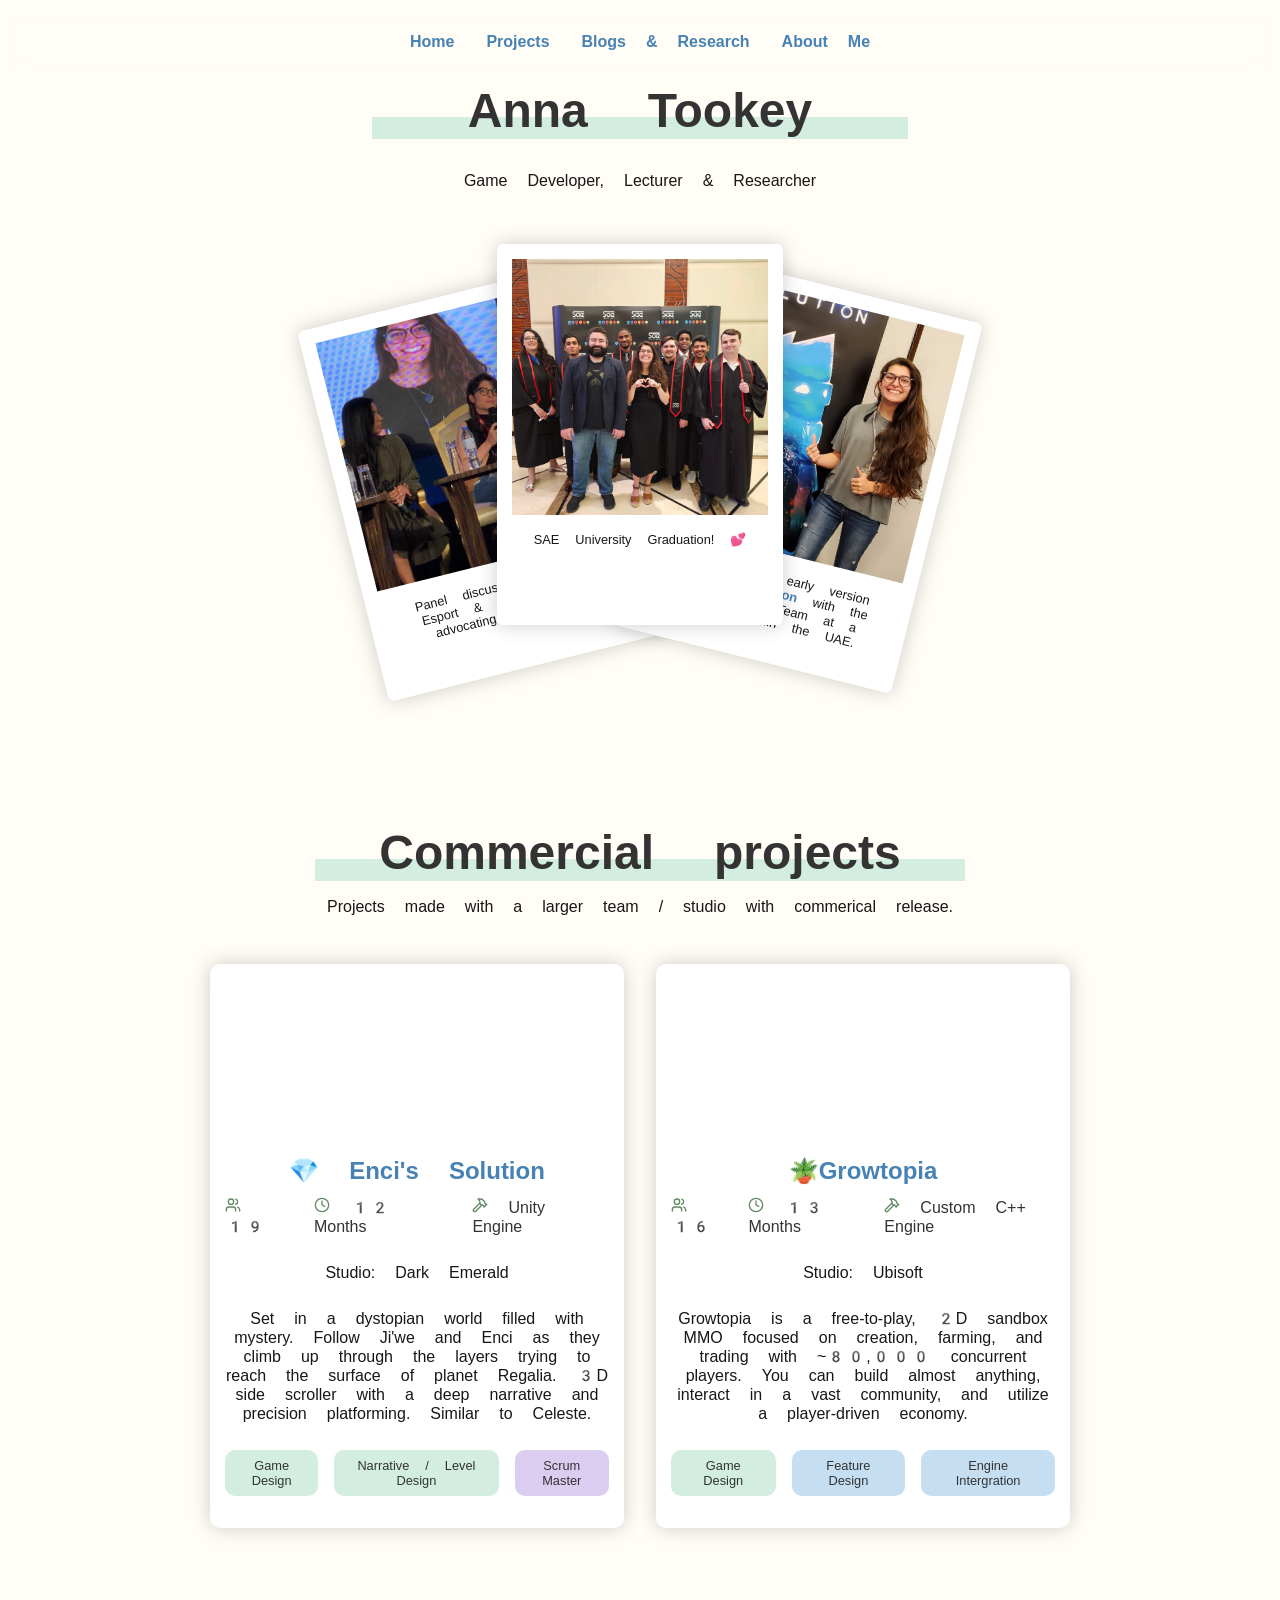
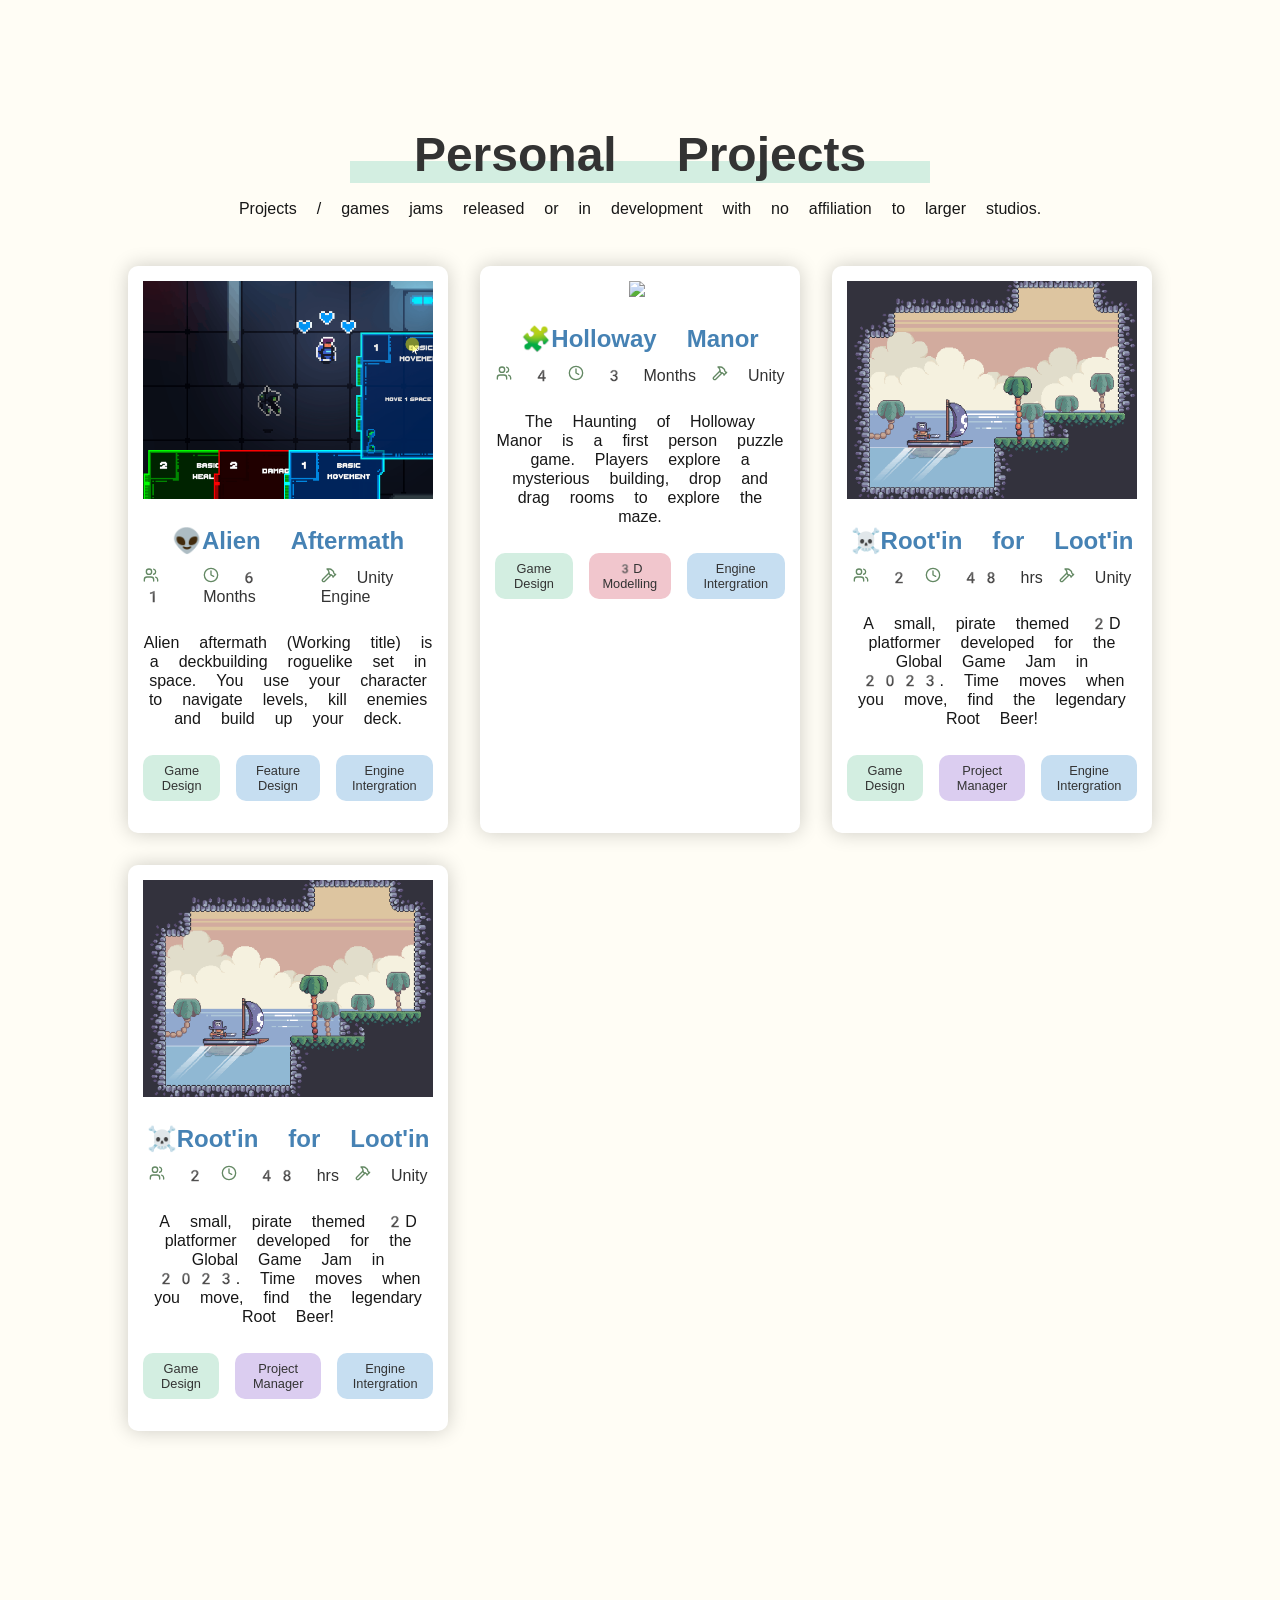
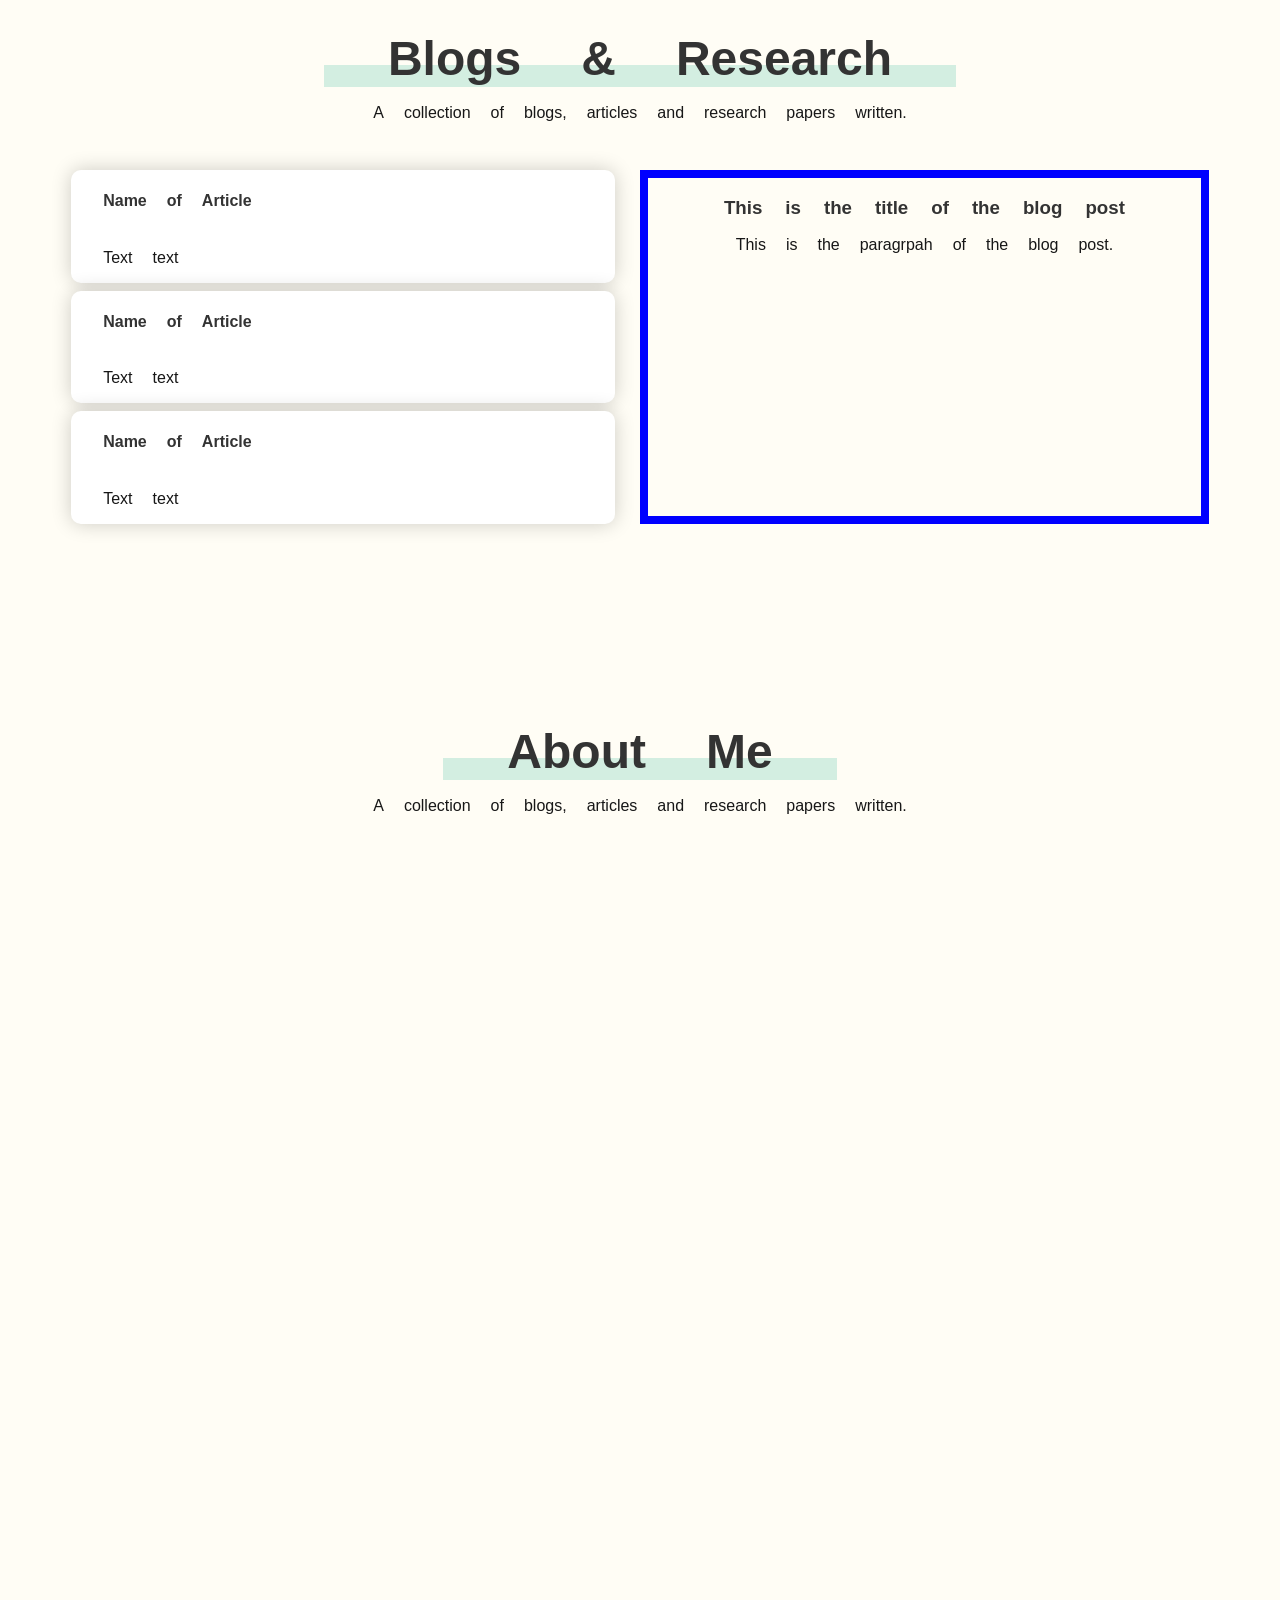
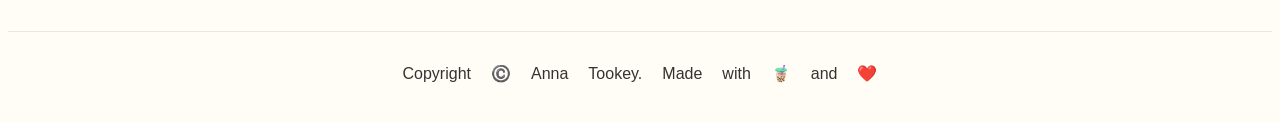
==== commit 842990f8: "- Added template blog section" ====
--- a/index.html
+++ b/index.html
@@ -17,7 +17,7 @@
 
 <body>
 
-<!-- Floating key background -->
+    <!-- Floating key background -->
     <div class="key-bg" id="keyBg"></div>
 
     <script>
@@ -49,8 +49,8 @@
 
                 // Base position is the cell's top-left, then jitter within the cell
                 // but leave a margin so icons don't butt up against cell edges.
-                const jitterX = cellW * 0.15 + Math.random() * (cellW * 0.7);
-                const jitterY = cellH * 0.15 + Math.random() * (cellH * 0.7);
+                const jitterX = cellW * 0.25 + Math.random() * (cellW * 0.7);
+                const jitterY = cellH * 0.25 + Math.random() * (cellH * 0.7);
                 const top = row * cellH + jitterY;
                 const left = col * cellW + jitterX;
 
@@ -86,14 +86,11 @@
             <a href="#">
                 <li>Home</li>
             </a>
-            <a href="#">
+            <a href="#projects-section">
                 <li>Projects</li>
             </a>
-            <a href="#">
-                <li>Research</li>
-            </a>
-            <a href="#">
-                <li>Blog</li>
+            <a href="#blogs-research">
+                <li>Blogs & Research</li>
             </a>
             <a href="#">
                 <li>About Me</li>
@@ -129,22 +126,130 @@
 
         <!-----------------Commerical Projects---------------------------------------------------------------------->
 
+        <section id="projects-section">
+            <div class="container-title">
+                <h2>Commercial projects</h2>
+                <p>Projects made with a larger team / studio with commerical release.</p>
+            </div>
+
+            <div class="commerical-projects-container">
+
+                <!--Enci's Solution------------------------------------------------------------------------------>
+
+
+                <div class="project">
+                    <iframe src="https://www.youtube.com/embed/sNHuSvFeu5E?si=BpoT5JfdwNRJOOjt"
+                        title="YouTube video player" frameborder="0"
+                        allow="accelerometer; autoplay; clipboard-write; encrypted-media; gyroscope; picture-in-picture; web-share"
+                        referrerpolicy="strict-origin-when-cross-origin" allowfullscreen></iframe>
+                    <h3>💎 <a href="https://www.darkemerald.ae/encissolution" target="_blank">Enci's Solution</a></h3>
+                    <ul>
+                        <li><svg xmlns="http://www.w3.org/2000/svg" width="16" height="16" viewBox="0 0 24 24"
+                                fill="none" stroke="#638863" stroke-width="2" stroke-linecap="round"
+                                stroke-linejoin="round" class="lucide lucide-users-icon lucide-users">
+                                <path d="M16 21v-2a4 4 0 0 0-4-4H6a4 4 0 0 0-4 4v2" />
+                                <path d="M16 3.128a4 4 0 0 1 0 7.744" />
+                                <path d="M22 21v-2a4 4 0 0 0-3-3.87" />
+                                <circle cx="9" cy="7" r="4" />
+                            </svg> 19</li>
+                        <li><svg xmlns="http://www.w3.org/2000/svg" width="16" height="16" viewBox="0 0 24 24"
+                                fill="none" stroke="#638863" stroke-width="2" stroke-linecap="round"
+                                stroke-linejoin="round" class="lucide lucide-clock-icon lucide-clock">
+                                <circle cx="12" cy="12" r="10" />
+                                <path d="M12 6v6l4 2" />
+                            </svg> 12 Months</li>
+                        <li><svg xmlns="http://www.w3.org/2000/svg" width="16" height="16" viewBox="0 0 24 24"
+                                fill="none" stroke="#638863" stroke-width="2" stroke-linecap="round"
+                                stroke-linejoin="round" class="lucide lucide-hammer-icon lucide-hammer">
+                                <path d="m15 12-9.373 9.373a1 1 0 0 1-3.001-3L12 9" />
+                                <path d="m18 15 4-4" />
+                                <path
+                                    d="m21.5 11.5-1.914-1.914A2 2 0 0 1 19 8.172v-.344a2 2 0 0 0-.586-1.414l-1.657-1.657A6 6 0 0 0 12.516 3H9l1.243 1.243A6 6 0 0 1 12 8.485V10l2 2h1.172a2 2 0 0 1 1.414.586L18.5 14.5" />
+                            </svg> Unity Engine</li>
+                    </ul>
+                    <br>
+                    <p>Studio: Dark Emerald</p>
+                    <br>
+                    <p>Set in a dystopian world filled with mystery. Follow Ji'we and Enci as they climb up through the
+                        layers trying to reach the surface of planet Regalia.
+                        3D side scroller with a deep narrative and precision platforming. Similar to Celeste.</p>
+                    <br>
+                    <ul>
+                        <li class="skill-label" style="background-color: #D3EEE1">Game Design</li>
+                        <li class="skill-label" style="background-color: #D3EEE1">Narrative / Level Design</li>
+                        <li class="skill-label" style="background-color: #dbcdf0">Scrum Master</li>
+
+                    </ul>
+                </div>
+
+
+                <!--Growtopia------------------------------------------------------------------------------>
+
+
+                <div class="project">
+                    <iframe src="https://www.youtube.com/embed/3Iw_tPC5vo0?si=egb4Cp78vJxK0er4"
+                        title="YouTube video player" frameborder="0"
+                        allow="accelerometer; autoplay; clipboard-write; encrypted-media; gyroscope; picture-in-picture; web-share"
+                        referrerpolicy="strict-origin-when-cross-origin" allowfullscreen></iframe>
+                    <h3>🪴<a href="https://www.darkemerald.ae/encissolution" target="_blank">Growtopia</a></h3>
+                    <ul>
+                        <li><svg xmlns="http://www.w3.org/2000/svg" width="16" height="16" viewBox="0 0 24 24"
+                                fill="none" stroke="#638863" stroke-width="2" stroke-linecap="round"
+                                stroke-linejoin="round" class="lucide lucide-users-icon lucide-users">
+                                <path d="M16 21v-2a4 4 0 0 0-4-4H6a4 4 0 0 0-4 4v2" />
+                                <path d="M16 3.128a4 4 0 0 1 0 7.744" />
+                                <path d="M22 21v-2a4 4 0 0 0-3-3.87" />
+                                <circle cx="9" cy="7" r="4" />
+                            </svg> 16</li>
+                        <li><svg xmlns="http://www.w3.org/2000/svg" width="16" height="16" viewBox="0 0 24 24"
+                                fill="none" stroke="#638863" stroke-width="2" stroke-linecap="round"
+                                stroke-linejoin="round" class="lucide lucide-clock-icon lucide-clock">
+                                <circle cx="12" cy="12" r="10" />
+                                <path d="M12 6v6l4 2" />
+                            </svg> 13 Months</li>
+                        <li><svg xmlns="http://www.w3.org/2000/svg" width="16" height="16" viewBox="0 0 24 24"
+                                fill="none" stroke="#638863" stroke-width="2" stroke-linecap="round"
+                                stroke-linejoin="round" class="lucide lucide-hammer-icon lucide-hammer">
+                                <path d="m15 12-9.373 9.373a1 1 0 0 1-3.001-3L12 9" />
+                                <path d="m18 15 4-4" />
+                                <path
+                                    d="m21.5 11.5-1.914-1.914A2 2 0 0 1 19 8.172v-.344a2 2 0 0 0-.586-1.414l-1.657-1.657A6 6 0 0 0 12.516 3H9l1.243 1.243A6 6 0 0 1 12 8.485V10l2 2h1.172a2 2 0 0 1 1.414.586L18.5 14.5" />
+                            </svg> Custom C++ Engine</li>
+                    </ul>
+                    <br>
+                    <p>Studio: Ubisoft</p>
+                    <br>
+                    <p>Growtopia is a free-to-play, 2D sandbox MMO focused on creation, farming, and trading with
+                        ~80,000
+                        concurrent players. You can build almost anything, interact in a vast community, and utilize a
+                        player-driven economy.
+                    </p>
+                    <br>
+                    <ul>
+                        <li class="skill-label" style="background-color: #D3EEE1">Game Design</li>
+                        <li class="skill-label" style="background-color: #c6def1">Feature Design</li>
+                        <li class="skill-label" style="background-color: #c6def1">Engine Intergration</li>
+                    </ul>
+                </div>
+            </div>
+        </section>
+
+        <!-----------------Personal Projects---------------------------------------------------------------------->
+
+
         <div class="container-title">
-            <h2>Commercial projects</h2>
-            <p>Projects made with a larger team / studio with commerical release.</p>
+            <h2>Personal Projects</h2>
+            <p>Projects / games jams released or in development with no affiliation to larger studios.</p>
         </div>
 
-        <div class="commerical-projects-container">
-
-            <!--Enci's Solution------------------------------------------------------------------------------>
-
+
+        <div class="personal-projects-container">
+
+            <!--Alien Aftermath------------------------------------------------------------------------------>
 
             <div class="project">
-                <iframe src="https://www.youtube.com/embed/sNHuSvFeu5E?si=BpoT5JfdwNRJOOjt" title="YouTube video player"
-                    frameborder="0"
-                    allow="accelerometer; autoplay; clipboard-write; encrypted-media; gyroscope; picture-in-picture; web-share"
-                    referrerpolicy="strict-origin-when-cross-origin" allowfullscreen></iframe>
-                <h3>💎 <a href="https://www.darkemerald.ae/encissolution" target="_blank">Enci's Solution</a></h3>
+                <img src="images/alien.gif">
+                <h3>👽<a href="https://tookey.itch.io/alien-aftermath" target="_blank">Alien Aftermath</a></h3>
                 <ul>
                     <li><svg xmlns="http://www.w3.org/2000/svg" width="16" height="16" viewBox="0 0 24 24" fill="none"
                             stroke="#638863" stroke-width="2" stroke-linecap="round" stroke-linejoin="round"
@@ -153,13 +258,13 @@
                             <path d="M16 3.128a4 4 0 0 1 0 7.744" />
                             <path d="M22 21v-2a4 4 0 0 0-3-3.87" />
                             <circle cx="9" cy="7" r="4" />
-                        </svg> 19</li>
+                        </svg> 1</li>
                     <li><svg xmlns="http://www.w3.org/2000/svg" width="16" height="16" viewBox="0 0 24 24" fill="none"
                             stroke="#638863" stroke-width="2" stroke-linecap="round" stroke-linejoin="round"
                             class="lucide lucide-clock-icon lucide-clock">
                             <circle cx="12" cy="12" r="10" />
                             <path d="M12 6v6l4 2" />
-                        </svg> 12 Months</li>
+                        </svg> 6 Months</li>
                     <li><svg xmlns="http://www.w3.org/2000/svg" width="16" height="16" viewBox="0 0 24 24" fill="none"
                             stroke="#638863" stroke-width="2" stroke-linecap="round" stroke-linejoin="round"
                             class="lucide lucide-hammer-icon lucide-hammer">
@@ -170,111 +275,6 @@
                         </svg> Unity Engine</li>
                 </ul>
                 <br>
-                <p>Studio: Dark Emerald</p>
-                <br>
-                <p>Set in a dystopian world filled with mystery. Follow Ji'we and Enci as they climb up through the
-                    layers trying to reach the surface of planet Regalia.
-                    3D side scroller with a deep narrative and precision platforming. Similar to Celeste.</p>
-                <br>
-                <ul>
-                    <li class="skill-label" style="background-color: #D3EEE1">Game Design</li>
-                    <li class="skill-label" style="background-color: #D3EEE1">Narrative / Level Design</li>
-                    <li class="skill-label" style="background-color: #dbcdf0">Scrum Master</li>
-
-                </ul>
-            </div>
-
-
-            <!--Growtopia------------------------------------------------------------------------------>
-
-
-            <div class="project">
-                <iframe src="https://www.youtube.com/embed/3Iw_tPC5vo0?si=egb4Cp78vJxK0er4" title="YouTube video player"
-                    frameborder="0"
-                    allow="accelerometer; autoplay; clipboard-write; encrypted-media; gyroscope; picture-in-picture; web-share"
-                    referrerpolicy="strict-origin-when-cross-origin" allowfullscreen></iframe>
-                <h3>🪴<a href="https://www.darkemerald.ae/encissolution" target="_blank">Growtopia</a></h3>
-                <ul>
-                    <li><svg xmlns="http://www.w3.org/2000/svg" width="16" height="16" viewBox="0 0 24 24" fill="none"
-                            stroke="#638863" stroke-width="2" stroke-linecap="round" stroke-linejoin="round"
-                            class="lucide lucide-users-icon lucide-users">
-                            <path d="M16 21v-2a4 4 0 0 0-4-4H6a4 4 0 0 0-4 4v2" />
-                            <path d="M16 3.128a4 4 0 0 1 0 7.744" />
-                            <path d="M22 21v-2a4 4 0 0 0-3-3.87" />
-                            <circle cx="9" cy="7" r="4" />
-                        </svg> 16</li>
-                    <li><svg xmlns="http://www.w3.org/2000/svg" width="16" height="16" viewBox="0 0 24 24" fill="none"
-                            stroke="#638863" stroke-width="2" stroke-linecap="round" stroke-linejoin="round"
-                            class="lucide lucide-clock-icon lucide-clock">
-                            <circle cx="12" cy="12" r="10" />
-                            <path d="M12 6v6l4 2" />
-                        </svg> 13 Months</li>
-                    <li><svg xmlns="http://www.w3.org/2000/svg" width="16" height="16" viewBox="0 0 24 24" fill="none"
-                            stroke="#638863" stroke-width="2" stroke-linecap="round" stroke-linejoin="round"
-                            class="lucide lucide-hammer-icon lucide-hammer">
-                            <path d="m15 12-9.373 9.373a1 1 0 0 1-3.001-3L12 9" />
-                            <path d="m18 15 4-4" />
-                            <path
-                                d="m21.5 11.5-1.914-1.914A2 2 0 0 1 19 8.172v-.344a2 2 0 0 0-.586-1.414l-1.657-1.657A6 6 0 0 0 12.516 3H9l1.243 1.243A6 6 0 0 1 12 8.485V10l2 2h1.172a2 2 0 0 1 1.414.586L18.5 14.5" />
-                        </svg> Custom C++ Engine</li>
-                </ul>
-                <br>
-                <p>Studio: Ubisoft</p>
-                <br>
-                <p>Growtopia is a free-to-play, 2D sandbox MMO focused on creation, farming, and trading with ~80,000
-                    concurrent players. You can build almost anything, interact in a vast community, and utilize a
-                    player-driven economy.
-                </p>
-                <br>
-                <ul>
-                    <li class="skill-label" style="background-color: #D3EEE1">Game Design</li>
-                    <li class="skill-label" style="background-color: #c6def1">Feature Design</li>
-                    <li class="skill-label" style="background-color: #c6def1">Engine Intergration</li>
-                </ul>
-            </div>
-        </div>
-
-        <!-----------------Personal Projects---------------------------------------------------------------------->
-
-
-        <div class="container-title">
-            <h2>Personal Projects</h2>
-            <p>Projects / games jams released or in development with no affiliation to larger studios.</p>
-        </div>
-
-
-        <div class="personal-projects-container">
-
-            <!--Alien Aftermath------------------------------------------------------------------------------>
-
-            <div class="project">
-                <img src="images/alien.gif">
-                <h3>👽<a href="https://tookey.itch.io/alien-aftermath" target="_blank">Alien Aftermath</a></h3>
-                <ul>
-                    <li><svg xmlns="http://www.w3.org/2000/svg" width="16" height="16" viewBox="0 0 24 24" fill="none"
-                            stroke="#638863" stroke-width="2" stroke-linecap="round" stroke-linejoin="round"
-                            class="lucide lucide-users-icon lucide-users">
-                            <path d="M16 21v-2a4 4 0 0 0-4-4H6a4 4 0 0 0-4 4v2" />
-                            <path d="M16 3.128a4 4 0 0 1 0 7.744" />
-                            <path d="M22 21v-2a4 4 0 0 0-3-3.87" />
-                            <circle cx="9" cy="7" r="4" />
-                        </svg> 1</li>
-                    <li><svg xmlns="http://www.w3.org/2000/svg" width="16" height="16" viewBox="0 0 24 24" fill="none"
-                            stroke="#638863" stroke-width="2" stroke-linecap="round" stroke-linejoin="round"
-                            class="lucide lucide-clock-icon lucide-clock">
-                            <circle cx="12" cy="12" r="10" />
-                            <path d="M12 6v6l4 2" />
-                        </svg> 6 Months</li>
-                    <li><svg xmlns="http://www.w3.org/2000/svg" width="16" height="16" viewBox="0 0 24 24" fill="none"
-                            stroke="#638863" stroke-width="2" stroke-linecap="round" stroke-linejoin="round"
-                            class="lucide lucide-hammer-icon lucide-hammer">
-                            <path d="m15 12-9.373 9.373a1 1 0 0 1-3.001-3L12 9" />
-                            <path d="m18 15 4-4" />
-                            <path
-                                d="m21.5 11.5-1.914-1.914A2 2 0 0 1 19 8.172v-.344a2 2 0 0 0-.586-1.414l-1.657-1.657A6 6 0 0 0 12.516 3H9l1.243 1.243A6 6 0 0 1 12 8.485V10l2 2h1.172a2 2 0 0 1 1.414.586L18.5 14.5" />
-                        </svg> Unity Engine</li>
-                </ul>
-                <br>
                 <p>Alien aftermath (Working title) is a deckbuilding roguelike set in space. You use your character to
                     navigate levels, kill enemies and build up your deck.
                 </p>
@@ -369,15 +369,96 @@
                 </ul>
             </div>
 
+            <div class="project">
+                <img src="images/lootin.gif">
+                <h3>☠️<a href="https://tookey.itch.io/rootin-for-lootin" target="_blank">Root'in for Loot'in</a></h3>
+                <ul>
+                    <li><svg xmlns="http://www.w3.org/2000/svg" width="16" height="16" viewBox="0 0 24 24" fill="none"
+                            stroke="#638863" stroke-width="2" stroke-linecap="round" stroke-linejoin="round"
+                            class="lucide lucide-users-icon lucide-users">
+                            <path d="M16 21v-2a4 4 0 0 0-4-4H6a4 4 0 0 0-4 4v2" />
+                            <path d="M16 3.128a4 4 0 0 1 0 7.744" />
+                            <path d="M22 21v-2a4 4 0 0 0-3-3.87" />
+                            <circle cx="9" cy="7" r="4" />
+                        </svg> 2</li>
+                    <li><svg xmlns="http://www.w3.org/2000/svg" width="16" height="16" viewBox="0 0 24 24" fill="none"
+                            stroke="#638863" stroke-width="2" stroke-linecap="round" stroke-linejoin="round"
+                            class="lucide lucide-clock-icon lucide-clock">
+                            <circle cx="12" cy="12" r="10" />
+                            <path d="M12 6v6l4 2" />
+                        </svg> 48 hrs</li>
+                    <li><svg xmlns="http://www.w3.org/2000/svg" width="16" height="16" viewBox="0 0 24 24" fill="none"
+                            stroke="#638863" stroke-width="2" stroke-linecap="round" stroke-linejoin="round"
+                            class="lucide lucide-hammer-icon lucide-hammer">
+                            <path d="m15 12-9.373 9.373a1 1 0 0 1-3.001-3L12 9" />
+                            <path d="m18 15 4-4" />
+                            <path
+                                d="m21.5 11.5-1.914-1.914A2 2 0 0 1 19 8.172v-.344a2 2 0 0 0-.586-1.414l-1.657-1.657A6 6 0 0 0 12.516 3H9l1.243 1.243A6 6 0 0 1 12 8.485V10l2 2h1.172a2 2 0 0 1 1.414.586L18.5 14.5" />
+                        </svg> Unity</li>
+                </ul>
+                <br>
+                <p>A small, pirate themed 2D platformer developed for the Global Game Jam in 2023. Time moves when you
+                    move, find the legendary Root Beer!
+                </p>
+                <br>
+                <ul>
+                    <li class="skill-label" style="background-color: #D3EEE1">Game Design</li>
+                    <li class="skill-label" style="background-color: #dbcdf0">Project Manager</li>
+                    <li class="skill-label" style="background-color: #c6def1">Engine Intergration</li>
+                </ul>
+            </div>
+
         </div>
 
+        <section id="blogs-research">
+            <div class="container-title">
+                <h2>Blogs & Research</h2>
+                <p>A collection of blogs, articles and research papers written.</p>
+            </div>
+
+            <div class="blogs-container">
+                <div class="blog-selection">
+                    <div class="blog-inform">
+                        <h4>Name of Article</h4>
+                        <p>Text text</p>
+                    </div>
+                    <div class="blog-inform">
+                        <h4>Name of Article</h4>
+                        <p>Text text</p>
+                    </div>
+                    <div class="blog-inform">
+                        <h4>Name of Article</h4>
+                        <p>Text text</p>
+                    </div>
+                </div>
+                <div class="current-blog">
+                    <h3>This is the title of the blog post</h3>
+                    <p>This is the paragrpah of the blog post.</p>
+                </div>
+
+            </div>
 
     </div>
+    </section>
+
+    <section id="about-me">
+        <div class="container-title">
+            <h2>About Me</h2>
+            <p>A collection of blogs, articles and research papers written.</p>
+        </div>
+    </section>
+
+
+
+
+
+
+    </div>
 
     <p class="dosomething"></p>
 
 
-    
+
 
     <footer>
         <div class="copyright">Copyright © Anna Tookey. Made with 🧋 and ❤️</div>
--- a/css2.css
+++ b/css2.css
@@ -1,3 +1,16 @@
+/* To Do
+ - Create a generic "box" element which has the white bg, drop shadow etc.
+ - Too much of the code currently is being used. It needs a large, refactor.
+
+ - Add a proper night mode
+
+*/
+
+html {
+    scroll-behavior: smooth;
+}
+
+
 body {
     font-family: "SN Pro", "Apple Color Emoji",
         "Segoe UI Emoji",
@@ -56,6 +69,20 @@
 h3 {
     margin-bottom: 0;
     text-align: center;
+}
+
+.flex {
+    margin-left: 5%;
+    margin-right: 5%;
+}
+
+.general-box {
+    background: white;
+    padding: 15px 15px 20px;
+    box-shadow: 0 0px 20px rgba(0, 0, 0, 0.2);
+    border-radius: 6px;
+    width: clamp(150px, 20vw, 500px);
+    transition: ease 1s;
 }
 
 /*----Key BG------------------------------*/
@@ -259,7 +286,6 @@
     padding: 15px 15px 2rem;
     box-shadow: 0 0px 20px rgba(0, 0, 0, 0.2);
     border-radius: 10px;
-    /* width: clamp(150px, 30vw, 600px); */
     cursor: pointer;
 
     transition: 0.5s ease;
@@ -320,7 +346,46 @@
     text-align: center;
 }
 
+#about,
+#projects-section,
+#blogs-research {
+    scroll-margin-top: 3rem;
+}
+
 /* ------------------------------------------*/
+
+.blogs-container {
+    /* border: 8px red solid; */
+    display: grid;
+    grid-template-columns: repeat(2, 1fr);
+
+}
+
+.current-blog {
+    border: 8px blue solid;
+    /* grid-column: span 2; */
+}
+
+.blog-selection {
+    display: flex;
+    flex-direction: column;
+    /* border: 8px green solid; */
+    gap: 0.5rem;
+    width: 90%;
+
+}
+
+.blog-inform {
+    background-color: white;
+    width: 100%;
+    display: flex;
+    flex-direction: column;
+    align-items: start;
+    box-shadow: 0 0px 20px rgba(0, 0, 0, 0.2);
+    border-radius: 10px;
+    cursor: pointer;
+    padding-left: 2rem;
+}
 
 .copyright {
     text-align: center;
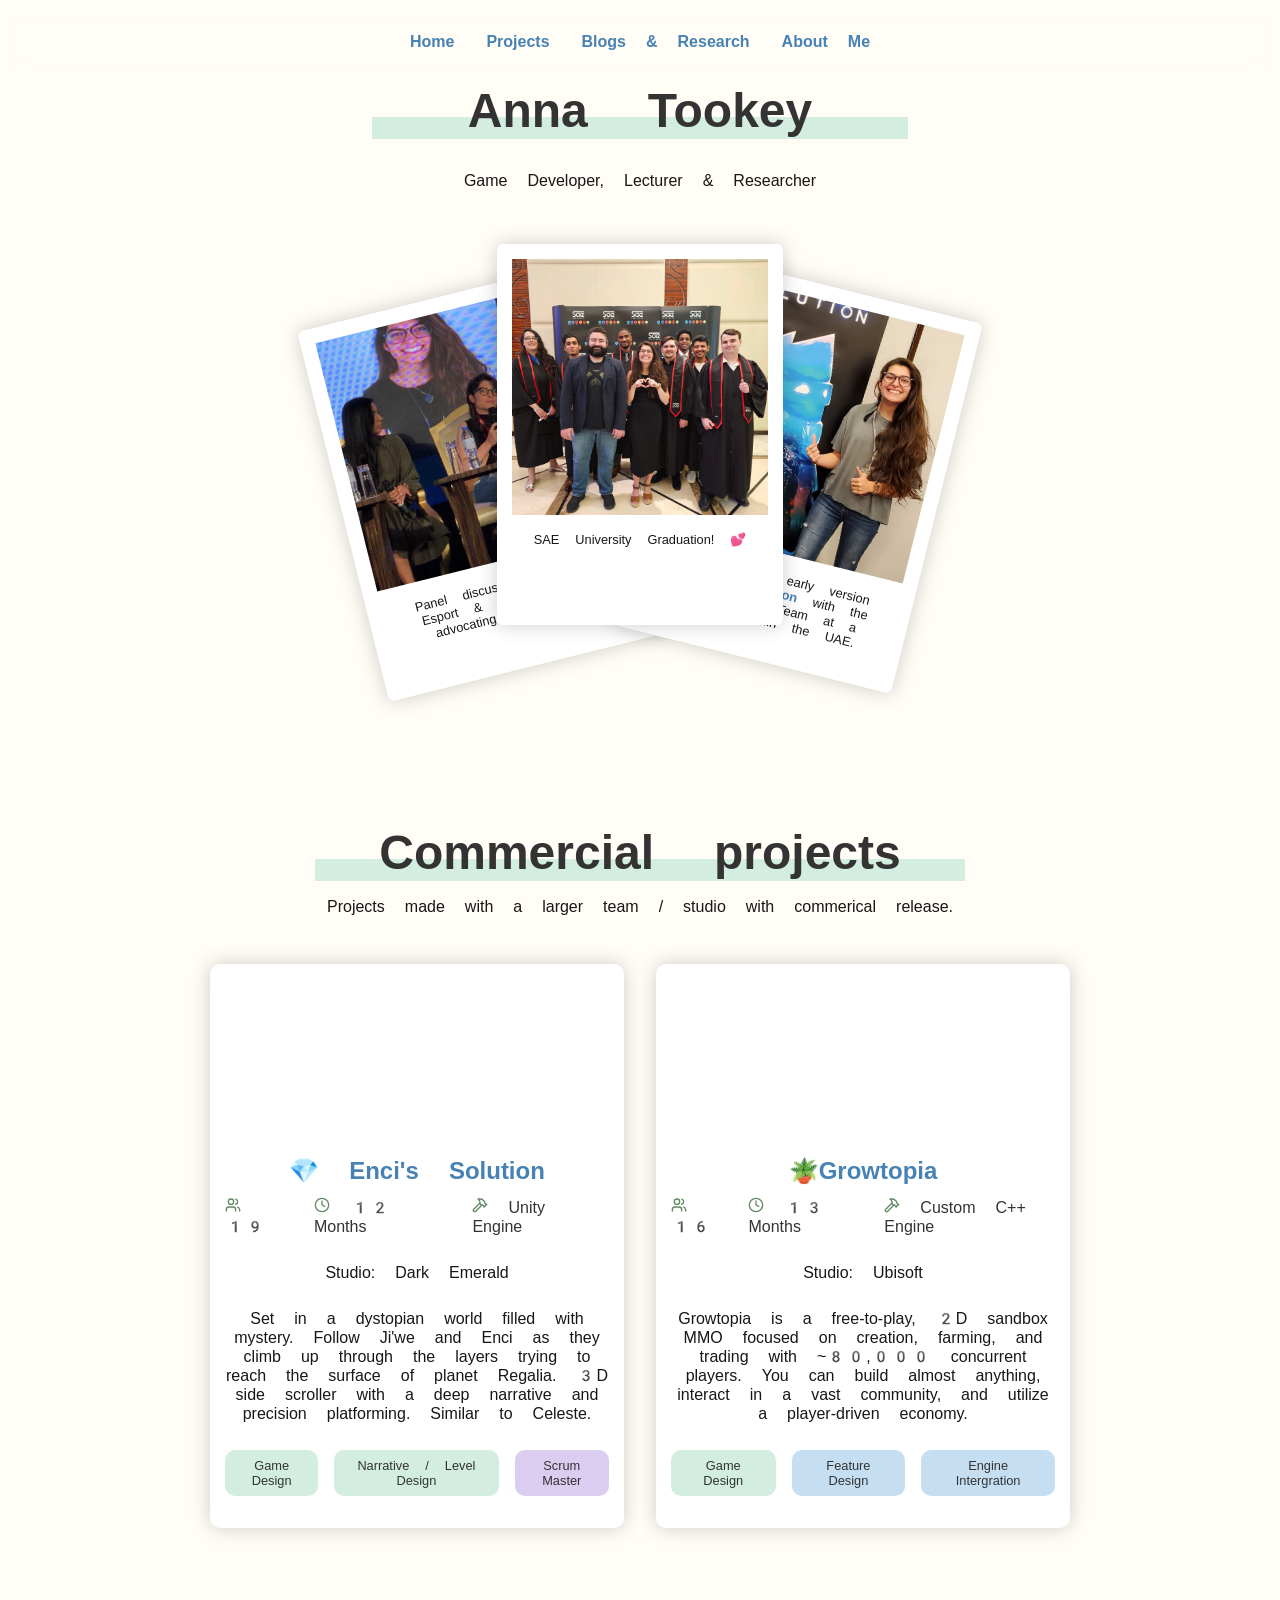
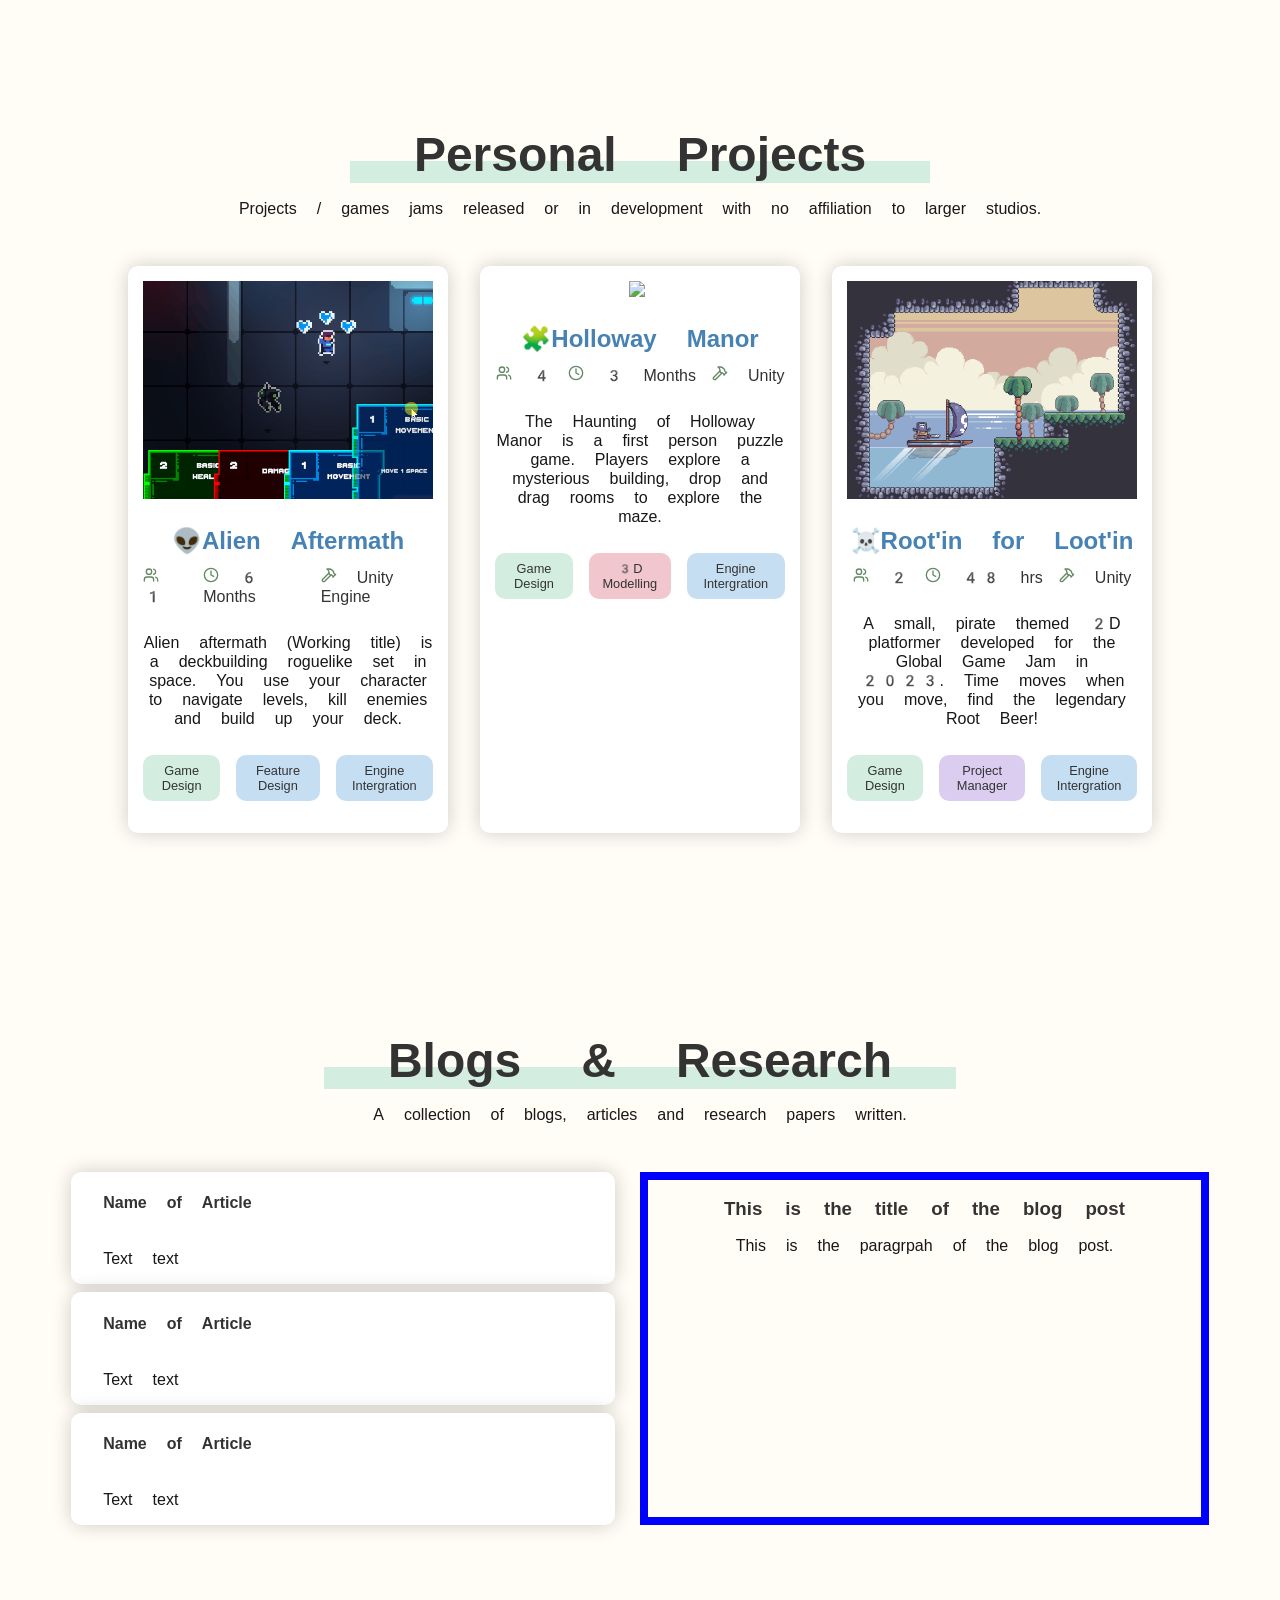
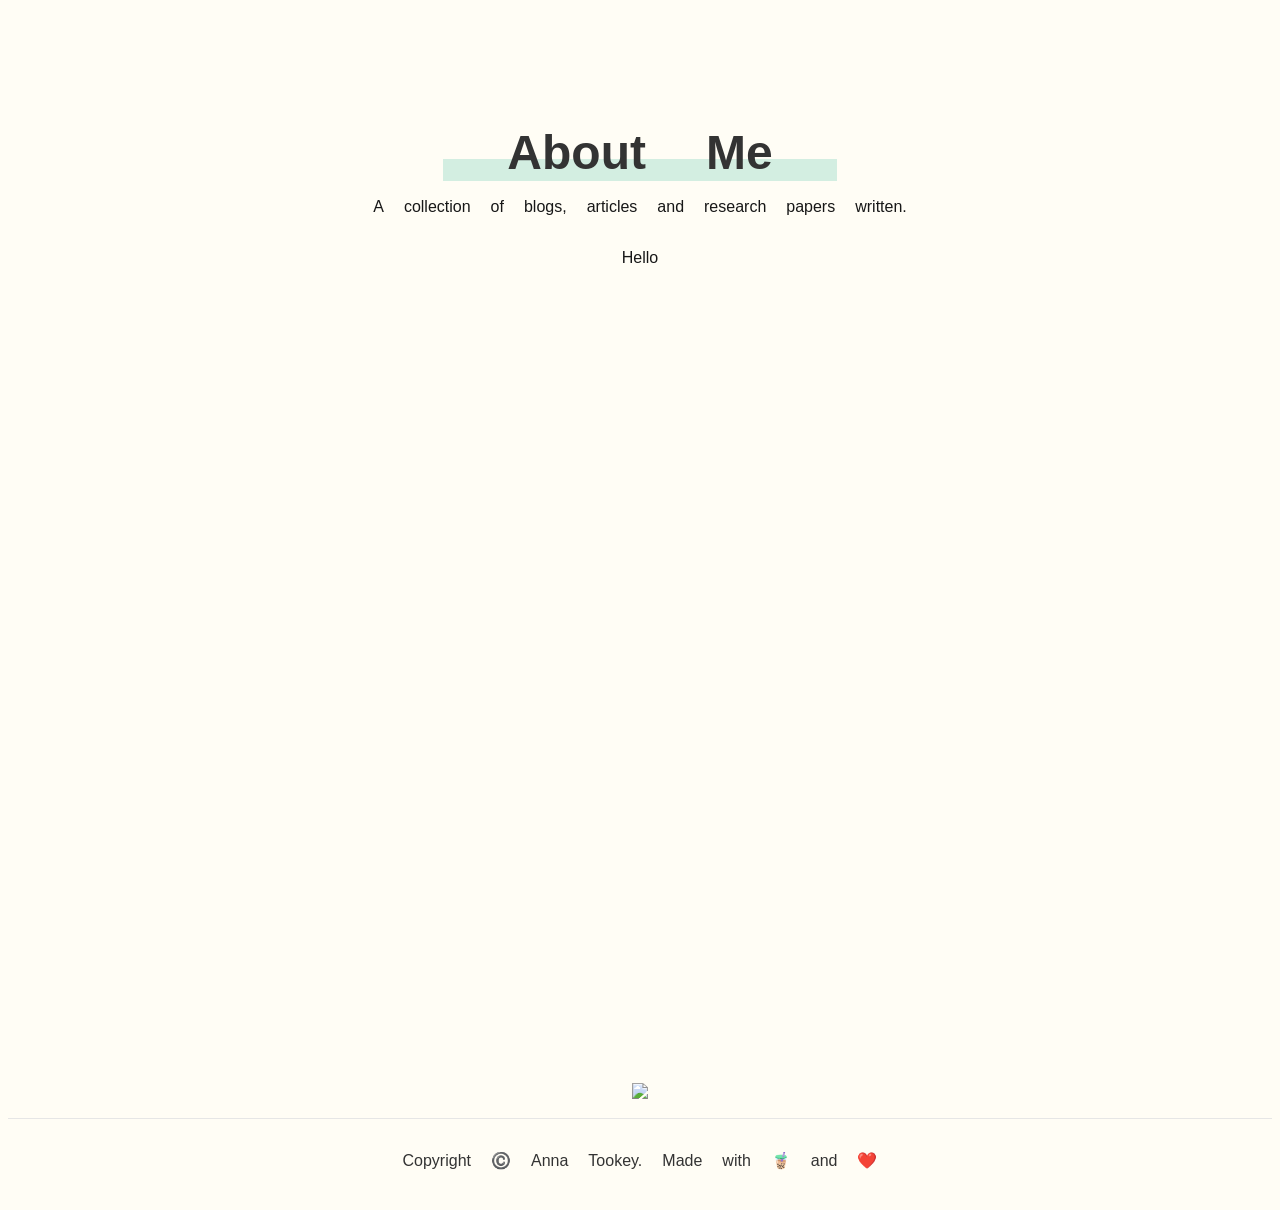
==== commit a9de3882: "-Test" ====
--- a/index.html
+++ b/index.html
@@ -2,7 +2,7 @@
 <html>
 
 <head>
-    <link rel="stylesheet" href="css2.css">
+    <link rel="stylesheet" href="assets/css/base.css">
     <link rel="preconnect" href="https://fonts.googleapis.com">
     <link rel="preconnect" href="https://fonts.gstatic.com" crossorigin>
     <link
@@ -76,7 +76,6 @@
             }
         }
     </script>
-
 
 
 
@@ -369,44 +368,7 @@
                 </ul>
             </div>
 
-            <div class="project">
-                <img src="images/lootin.gif">
-                <h3>☠️<a href="https://tookey.itch.io/rootin-for-lootin" target="_blank">Root'in for Loot'in</a></h3>
-                <ul>
-                    <li><svg xmlns="http://www.w3.org/2000/svg" width="16" height="16" viewBox="0 0 24 24" fill="none"
-                            stroke="#638863" stroke-width="2" stroke-linecap="round" stroke-linejoin="round"
-                            class="lucide lucide-users-icon lucide-users">
-                            <path d="M16 21v-2a4 4 0 0 0-4-4H6a4 4 0 0 0-4 4v2" />
-                            <path d="M16 3.128a4 4 0 0 1 0 7.744" />
-                            <path d="M22 21v-2a4 4 0 0 0-3-3.87" />
-                            <circle cx="9" cy="7" r="4" />
-                        </svg> 2</li>
-                    <li><svg xmlns="http://www.w3.org/2000/svg" width="16" height="16" viewBox="0 0 24 24" fill="none"
-                            stroke="#638863" stroke-width="2" stroke-linecap="round" stroke-linejoin="round"
-                            class="lucide lucide-clock-icon lucide-clock">
-                            <circle cx="12" cy="12" r="10" />
-                            <path d="M12 6v6l4 2" />
-                        </svg> 48 hrs</li>
-                    <li><svg xmlns="http://www.w3.org/2000/svg" width="16" height="16" viewBox="0 0 24 24" fill="none"
-                            stroke="#638863" stroke-width="2" stroke-linecap="round" stroke-linejoin="round"
-                            class="lucide lucide-hammer-icon lucide-hammer">
-                            <path d="m15 12-9.373 9.373a1 1 0 0 1-3.001-3L12 9" />
-                            <path d="m18 15 4-4" />
-                            <path
-                                d="m21.5 11.5-1.914-1.914A2 2 0 0 1 19 8.172v-.344a2 2 0 0 0-.586-1.414l-1.657-1.657A6 6 0 0 0 12.516 3H9l1.243 1.243A6 6 0 0 1 12 8.485V10l2 2h1.172a2 2 0 0 1 1.414.586L18.5 14.5" />
-                        </svg> Unity</li>
-                </ul>
-                <br>
-                <p>A small, pirate themed 2D platformer developed for the Global Game Jam in 2023. Time moves when you
-                    move, find the legendary Root Beer!
-                </p>
-                <br>
-                <ul>
-                    <li class="skill-label" style="background-color: #D3EEE1">Game Design</li>
-                    <li class="skill-label" style="background-color: #dbcdf0">Project Manager</li>
-                    <li class="skill-label" style="background-color: #c6def1">Engine Intergration</li>
-                </ul>
-            </div>
+
 
         </div>
 
@@ -445,6 +407,9 @@
         <div class="container-title">
             <h2>About Me</h2>
             <p>A collection of blogs, articles and research papers written.</p>
+            <div class="about-me-content">
+                <p>Hello</p>
+            </div>
         </div>
     </section>
 
@@ -461,6 +426,10 @@
 
 
     <footer>
+        <div class="visitors"> <img
+                src="https://hitscounter.dev/api/hit?url=https%3A%2F%2Fookeytookey.github.io%2F&label=Page+Visitors&icon=github&color=%23198754&message=&style=for-the-badge&tz=Etc%2FGMT%2B4">
+        </div>
+        <br>
         <div class="copyright">Copyright © Anna Tookey. Made with 🧋 and ❤️</div>
     </footer>
 </body>
--- a/assets/css/base.css
+++ b/assets/css/base.css
@@ -0,0 +1,411 @@
+/* To Do
+ - Create a generic "box" element which has the white bg, drop shadow etc.
+ - Too much of the code currently is being used. It needs a large, refactor.
+
+ - Add a proper night mode
+
+*/
+
+html {
+    scroll-behavior: smooth;
+}
+
+
+body {
+    font-family: "SN Pro", "Apple Color Emoji",
+        "Segoe UI Emoji",
+        "Noto Color Emoji", sans-serif;
+    background-color: rgb(255, 253, 245);
+    /* background-color: #1F2430; */
+    /* color: white; */
+}
+
+:root {
+    color-scheme: light;
+
+    --bg-primary: light-dark(rgb(255, 253, 245), #1d2532);
+    --text-primary: light-dark(#333333, #ffffff);
+    --accent: light-dark(#0066cc, #4da6ff);
+    --paragraph-txt: light-dark(#171717, #2d2c2c);
+    --highlight-color: light-dark(#D3EEE1, #2b895b);
+    --cream-bg-1: #efe6cc;
+    --cream-bg-2: #f3ecdc;
+    --key-color: #c9b98a;
+}
+
+body {
+    background-color: var(--bg-primary);
+    color: var(--text-primary);
+}
+
+p,
+body p {
+    color: var(--paragraph-txt);
+    text-align: center;
+}
+
+a:link {
+    text-decoration: none;
+    font-weight: bold;
+    color: #4682B4;
+    cursor: pointer;
+}
+
+a:visited {
+    color: #4682B4;
+}
+
+a:hover {
+    color: #46b48c;
+}
+
+h2 {
+    background: linear-gradient(to top, var(--highlight-color) 40%, transparent 40%);
+    font-size: 3rem;
+    padding: 0 4rem 0 4rem;
+    margin-bottom: 0;
+}
+
+h3 {
+    margin-bottom: 0;
+    text-align: center;
+}
+
+.flex {
+    margin-left: 5%;
+    margin-right: 5%;
+}
+
+.general-box {
+    background: white;
+    padding: 15px 15px 20px;
+    box-shadow: 0 0px 20px rgba(0, 0, 0, 0.2);
+    border-radius: 6px;
+    width: clamp(150px, 20vw, 500px);
+    transition: ease 1s;
+}
+
+/*----Key BG------------------------------*/
+.key-bg {
+    position: fixed;
+    inset: 0;
+    z-index: -1;
+    pointer-events: none;
+    overflow: hidden;
+}
+
+.key {
+    position: absolute;
+    opacity: 0;
+    color: var(--key-color);
+    animation-name: drift-fade;
+    animation-timing-function: ease-in-out;
+    animation-iteration-count: infinite;
+}
+
+.key svg {
+    display: block;
+    width: 100%;
+    height: 100%;
+    filter: drop-shadow(0 1px 1px rgba(0, 0, 0, 0.03));
+}
+
+@keyframes drift-fade {
+    0% {
+        opacity: 0;
+        transform: translateY(30px) rotate(var(--rot-start, -8deg));
+    }
+
+    15% {
+        opacity: var(--peak-opacity, 0.35);
+    }
+
+    50% {
+        opacity: var(--peak-opacity, 0.35);
+        transform: translateY(-10px) rotate(var(--rot-end, 6deg));
+    }
+
+    85% {
+        opacity: var(--peak-opacity, 0.35);
+    }
+
+    100% {
+        opacity: 0;
+        transform: translateY(-40px) rotate(var(--rot-start, -8deg));
+    }
+}
+
+
+
+/* -----Nav Bar-------------------------------------*/
+
+.navigation-bar {
+
+    position: sticky;
+    top: 0;
+    z-index: 10;
+    backdrop-filter: blur(10px);
+}
+
+.navbar-links {
+    list-style: none;
+    display: flex;
+    gap: 2rem;
+    justify-content: center;
+
+    padding: 1rem 0 1rem 0;
+
+    font-weight: bold;
+
+}
+
+/* -------Hero-----------------------------------*/
+
+.about-me-hero {
+    display: flex;
+    flex-direction: column;
+    align-items: center;
+}
+
+.about-me-hero h1 {
+    font-size: 3rem;
+    background: linear-gradient(to top, var(--highlight-color) 40%, transparent 40%);
+    padding: 0 6rem 0 6rem;
+    margin-top: 0;
+}
+
+.about-me-hero p {
+    margin-top: 0vh;
+    margin-bottom: 6vh;
+}
+
+/* -----Hero Polaroids-------------------------------------*/
+
+.about-me-polaroids {
+    display: flex;
+    justify-content: center;
+    align-items: top;
+    animation: fadeInCenter 2s ease 0s 1 normal forwards;
+}
+
+.about-me-polaroids img {
+    max-width: 100%;
+    aspect-ratio: 1/1;
+    object-fit: cover;
+}
+
+.about-me-polaroids p {
+    font-size: clamp(0.5rem, 1vw, 1.5rem);
+    padding: 0rem 1rem 0rem 1rem;
+    text-align: center;
+}
+
+.img1-container,
+.img2-container,
+.img3-container {
+    background: white;
+    padding: 15px 15px 20px;
+    box-shadow: 0 0px 20px rgba(0, 0, 0, 0.2);
+    border-radius: 6px;
+    width: clamp(150px, 20vw, 500px);
+    transition: ease 1s;
+}
+
+.img1-container {
+    transform: translateX(8rem) translateY(3rem) rotate(-14deg);
+    transition: ease 1s;
+}
+
+.img1-container:hover {
+    transform: translateX(0rem) rotate(-16deg) translateY(1rem);
+}
+
+/*---*/
+
+.img2-container {
+    z-index: 3;
+    /* transition: ease 1s; */
+}
+
+.img2-container:hover {
+    transform: scale(110%);
+}
+
+/*---*/
+
+.img3-container {
+    transform: translateX(-8rem) translateY(2.5rem) rotate(14deg);
+    transition: transform 1s;
+}
+
+.img3-container:hover {
+    transform: translateX(1rem) rotate(7deg);
+}
+
+.dosomething {
+    margin-bottom: 50rem;
+}
+
+/* ------------------------------------------*/
+
+.container-title {
+    /* border: 8px solid rgb(8, 0, 255); */
+    display: flex;
+    flex-direction: column;
+    justify-content: center;
+    align-items: center;
+    margin: 10rem 0 2rem 0;
+}
+
+.commerical-projects-container {
+    display: flex;
+    justify-content: center;
+    gap: 2rem;
+}
+
+.personal-projects-container {
+    display: grid;
+    grid-template-columns: repeat(3, 1fr);
+    gap: 2rem;
+    margin-left: 5%;
+    margin-right: 5%;
+}
+
+.commerical-projects-container .project {
+    width: clamp(150px, 30vw, 600px);
+}
+
+.project {
+    display: flex;
+    flex-direction: column;
+    justify-content: top;
+    align-items: center;
+    gap: 4px;
+
+    background: white;
+    padding: 15px 15px 2rem;
+    box-shadow: 0 0px 20px rgba(0, 0, 0, 0.2);
+    border-radius: 10px;
+    cursor: pointer;
+
+    transition: 0.5s ease;
+}
+
+
+.project:hover {
+    transform: scale(105%);
+}
+
+.project iframe {
+    aspect-ratio: 4/3;
+}
+
+
+.project h3 {
+    font-size: 1.5rem;
+    margin-bottom: 0.5rem;
+    ;
+}
+
+.project ul {
+    display: flex;
+    align-items: flex-start;
+    list-style: none;
+    gap: 1rem;
+    padding-left: 0;
+    margin-top: 0;
+    margin-bottom: 0;
+}
+
+.project p {
+    margin: 0;
+}
+
+.commerical-projects-container img {
+    aspect-ratio: 1/1;
+    max-width: 100%;
+    object-fit: cover;
+    margin-top: 1rem;
+}
+
+.project img {
+    object-fit: cover;
+    aspect-ratio: 4/3;
+    max-width: 100%;
+
+}
+
+
+.skill-label {
+
+    padding: 0.5rem 0.5rem 0.5rem 0.5rem;
+    transition: padding-right 0.5s, padding-left 0.5s;
+    margin-bottom: 0%;
+    border-radius: 10px;
+    font-size: clamp(.5rem, 1vw, 1.2rem);
+    text-align: center;
+}
+
+#about,
+#projects-section,
+#blogs-research {
+    scroll-margin-top: 3rem;
+}
+
+/* ------------------------------------------*/
+
+.blogs-container {
+    /* border: 8px red solid; */
+    display: grid;
+    grid-template-columns: repeat(2, 1fr);
+
+}
+
+.current-blog {
+    border: 8px blue solid;
+    /* grid-column: span 2; */
+}
+
+.blog-selection {
+    display: flex;
+    flex-direction: column;
+    /* border: 8px green solid; */
+    gap: 0.5rem;
+    width: 90%;
+
+}
+
+.blog-inform {
+    background-color: white;
+    width: 100%;
+    display: flex;
+    flex-direction: column;
+    align-items: start;
+    box-shadow: 0 0px 20px rgba(0, 0, 0, 0.2);
+    border-radius: 10px;
+    cursor: pointer;
+    padding-left: 2rem;
+}
+
+.copyright {
+    text-align: center;
+    padding: 2rem 0 2rem 0;
+    border-top: 1px solid rgb(230, 230, 230);
+}
+
+.visitors{
+    display: flex;
+    justify-content: center;
+}
+
+/* Animations -------------------------------- */
+
+@keyframes fadeInCenter {
+    0% {
+        opacity: 0;
+    }
+
+    100% {
+        opacity: 1;
+    }
+}
